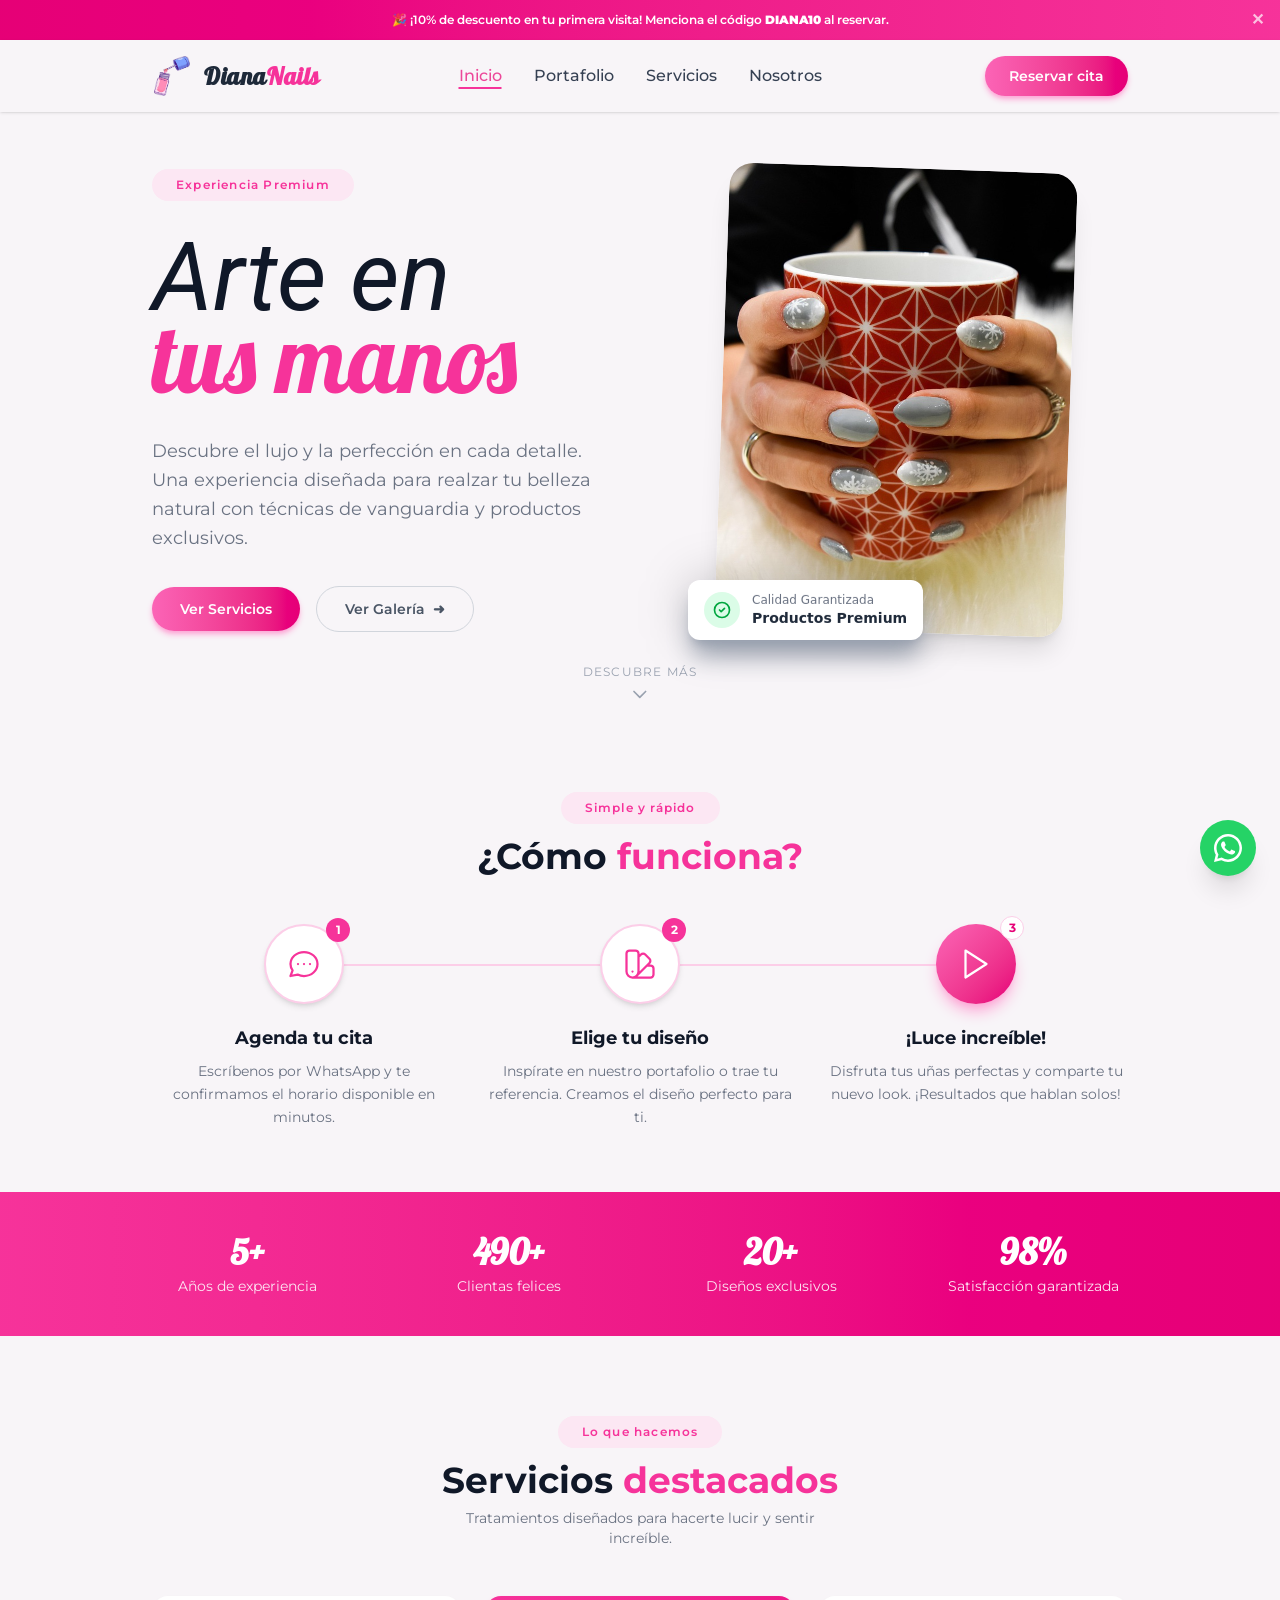
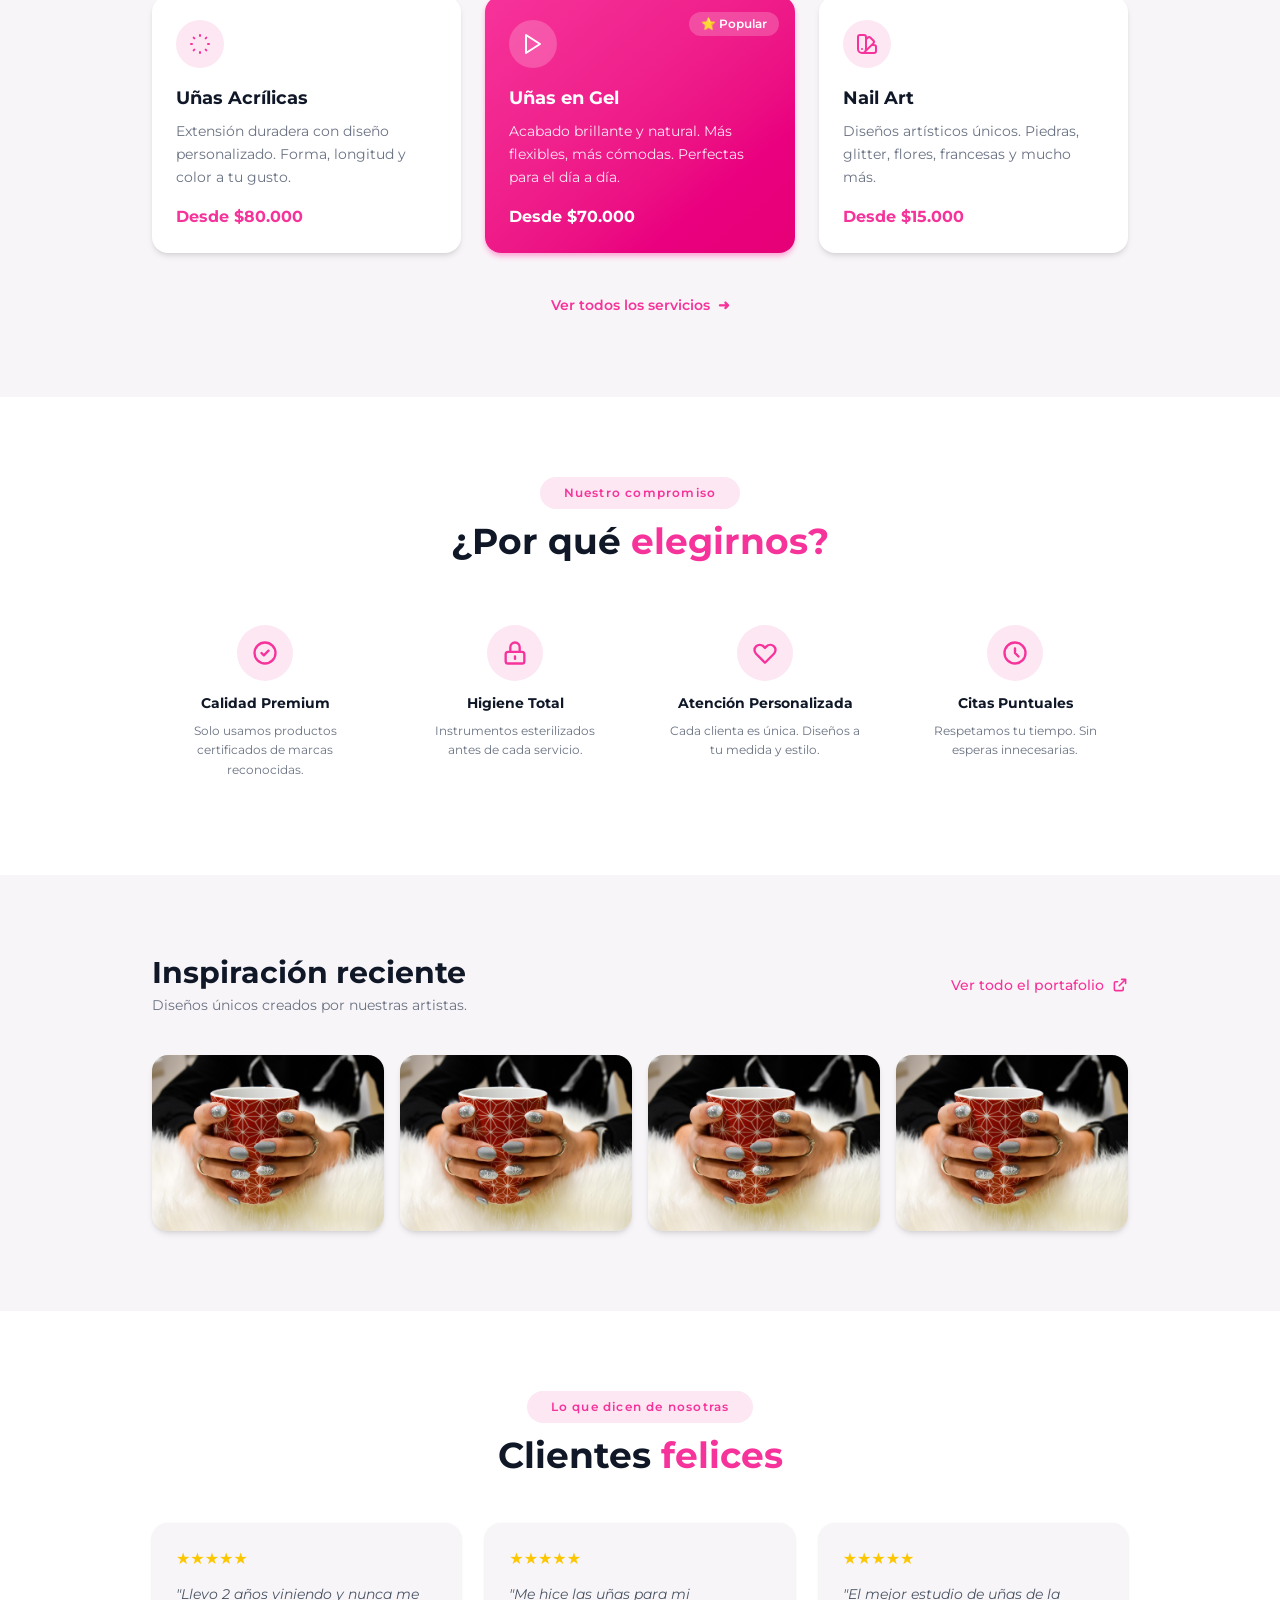
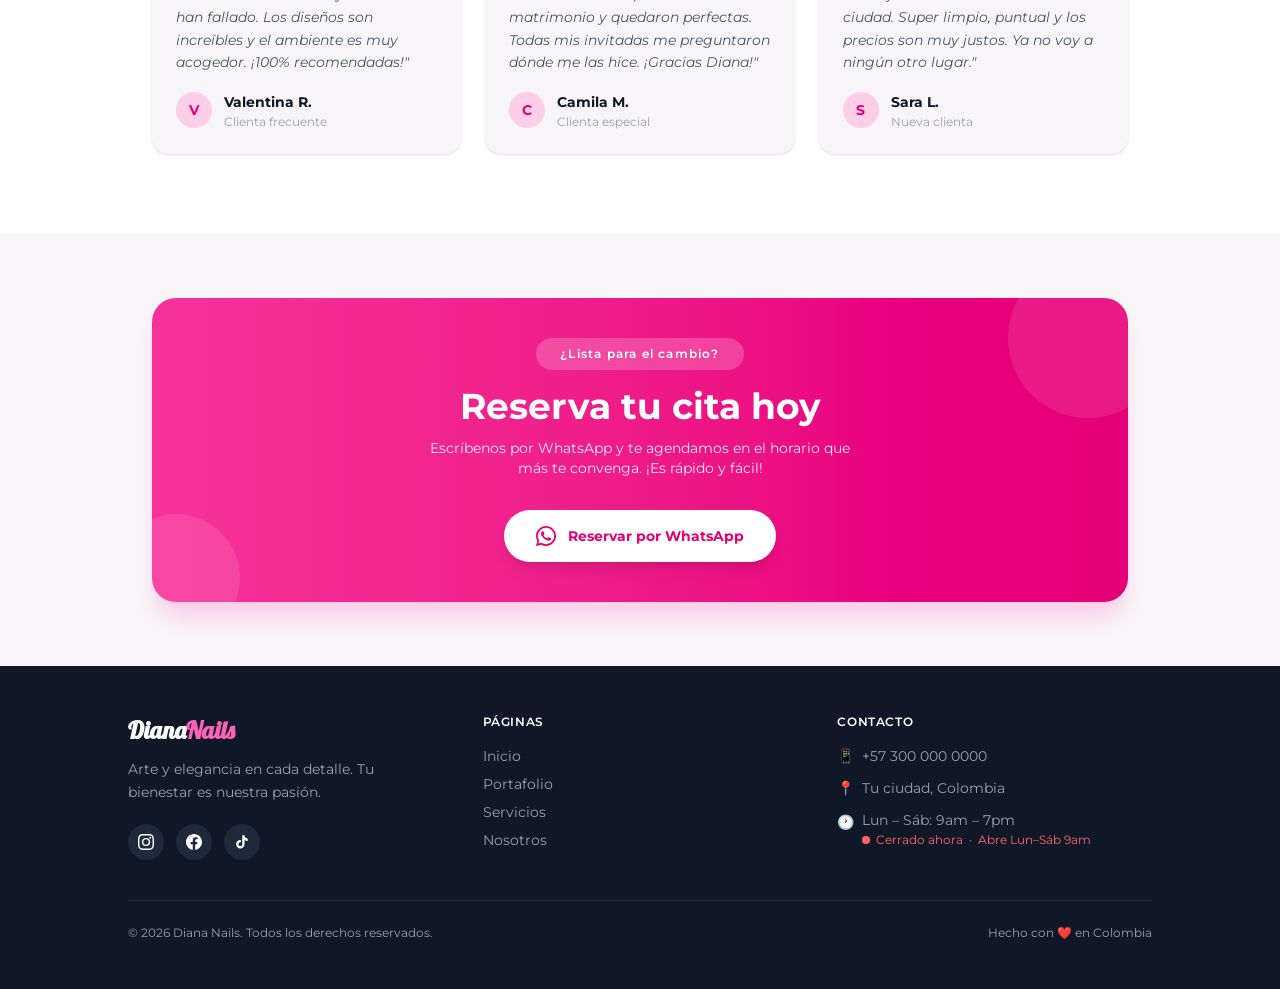
==== index.html @ f5e46b73 "first commit" ====
<!doctype html>
<html lang="es">
<head>
	<meta charset="UTF-8" />
	<meta name="viewport" content="width=device-width, initial-scale=1.0" />

	<!-- ══ SEO Principal ══ -->
	<title>Diana Nails — Uñas Acrílicas, Gel y Nail Art | Arte en tus manos</title>
	<meta name="description" content="Diana Nails: estudio profesional de uñas. Manicure, pedicure, uñas acrílicas, gel y nail art con productos premium. Reserva tu cita por WhatsApp. ¡Calidad garantizada!" />
	<meta name="keywords" content="uñas acrílicas, nail art, manicure, pedicure, uñas en gel, estudio de uñas, Diana Nails, uñas decoradas, diseño de uñas" />
	<meta name="robots" content="index, follow" />
	<meta name="author" content="Diana Nails" />

	<!-- ══ Open Graph (Facebook, WhatsApp) ══ -->
	<meta property="og:type" content="website" />
	<meta property="og:title" content="Diana Nails — Arte en tus manos" />
	<meta property="og:description" content="Estudio profesional de uñas. Acrílicas, gel, nail art y más. ¡Reserva ya!" />
	<meta property="og:image" content="img/logo4.png" />
	<meta property="og:locale" content="es_CO" />
	<meta property="og:site_name" content="Diana Nails" />

	<!-- ══ Twitter Card ══ -->
	<meta name="twitter:card" content="summary" />
	<meta name="twitter:title" content="Diana Nails — Arte en tus manos" />
	<meta name="twitter:description" content="Estudio profesional de uñas. Acrílicas, gel, nail art y más." />
	<meta name="twitter:image" content="img/logo4.png" />

	<!-- ══ Canonical + Theme ══ -->
	<meta name="theme-color" content="#ec4899" />
	<!-- Reemplaza el dominio con el tuyo real cuando lo tengas -->
	<link rel="canonical" href="https://diananails.com/index.html" />
	<meta property="og:url" content="https://diananails.com/index.html" />

	<!-- ══ JSON-LD Structured Data ══ -->
	<script type="application/ld+json">
	{
		"@context": "https://schema.org",
		"@type": "NailSalon",
		"name": "Diana Nails",
		"description": "Estudio profesional de uñas. Manicure, pedicure, uñas acrílicas, gel y nail art con productos premium.",
		"image": "img/logo4.png",
		"telephone": "+57-300-000-0000",
		"priceRange": "$$",
		"address": { "@type": "PostalAddress", "addressCountry": "CO" },
		"openingHoursSpecification": [{
			"@type": "OpeningHoursSpecification",
			"dayOfWeek": ["Monday","Tuesday","Wednesday","Thursday","Friday","Saturday"],
			"opens": "09:00",
			"closes": "19:00"
		}],
		"hasOfferCatalog": {
			"@type": "OfferCatalog",
			"name": "Servicios de uñas",
			"itemListElement": [
				{ "@type": "Offer", "itemOffered": { "@type": "Service", "name": "Manicure Clásica", "description": "Limpieza, corte, limado y esmaltado." } },
				{ "@type": "Offer", "itemOffered": { "@type": "Service", "name": "Uñas Acrílicas", "description": "Extensión duradera con diseño personalizado." } },
				{ "@type": "Offer", "itemOffered": { "@type": "Service", "name": "Uñas en Gel", "description": "Acabado brillante y natural, mayor flexibilidad." } },
				{ "@type": "Offer", "itemOffered": { "@type": "Service", "name": "Nail Art", "description": "Diseños artísticos únicos a mano alzada." } },
				{ "@type": "Offer", "itemOffered": { "@type": "Service", "name": "Pedicure Spa", "description": "Tratamiento completo de pies." } }
			]
		}
	}
	</script>

	<link rel="shortcut icon" href="img/logo4.png" type="image/x-icon" />
	<link href="src/output.css" rel="stylesheet" />
	<link href="src/custom.css" rel="stylesheet" />
	<link rel="preconnect" href="https://fonts.googleapis.com" />
	<link rel="preconnect" href="https://fonts.gstatic.com" crossorigin />
	<link href="https://fonts.googleapis.com/css2?family=Lobster&family=Montserrat:ital,wght@0,100..900;1,100..900&family=Roboto:ital,wght@0,100..900;1,100..900&display=swap" rel="stylesheet" />
	<script src="app.js" defer></script>
</head>

<body class="bg-[#F8F5F8]">

	<!-- Skip to content (accesibilidad) -->
	<a href="#main-content" class="sr-only focus:not-sr-only focus:absolute focus:top-2 focus:left-2 bg-pink-500 text-white px-4 py-2 rounded-full text-sm font-['Montserrat'] z-[9999]">
		Saltar al contenido
	</a>

	<!-- Header -->
	<!-- ══ Banner Promoción (descartable) ══ -->
	<div id="promo-banner" class="bg-gradient-to-r from-pink-600 to-pink-500 text-white text-center text-xs font-['Montserrat'] font-semibold py-3 px-4 flex items-center justify-center gap-3 relative">
		<span>🎉 ¡10% de descuento en tu primera visita! Menciona el código <strong>DIANA10</strong> al reservar.</span>
		<button id="promo-close" aria-label="Cerrar banner" class="absolute right-4 top-1/2 -translate-y-1/2 text-white/70 hover:text-white transition-colors duration-200 text-base leading-none">✕</button>
	</div>

	<div id="header" class="sticky top-0 z-50"></div>

	<!-- Fallback si JavaScript está desactivado -->
	<noscript>
		<nav style="background:#F8F5F8;box-shadow:0 1px 3px rgba(0,0,0,.1);padding:1rem 1.5rem;display:flex;align-items:center;justify-content:space-between;">
			<a href="index.html" style="font-size:1.25rem;font-weight:700;color:#111827;text-decoration:none;">Diana<span style="color:#ec4899;">Nails</span></a>
			<div style="display:flex;gap:1.25rem;font-size:.875rem;">
				<a href="index.html" style="color:#4b5563;text-decoration:none;">Inicio</a>
				<a href="servicios.html" style="color:#4b5563;text-decoration:none;">Servicios</a>
				<a href="portafolio.html" style="color:#4b5563;text-decoration:none;">Portafolio</a>
				<a href="nosotros.html" style="color:#4b5563;text-decoration:none;">Nosotros</a>
			</div>
		</nav>
	</noscript>

	<main id="main-content">

		<!-- ══════════════════════════════════════
			HERO
		══════════════════════════════════════ -->
		<section class="py-14 max-w-5xl mx-auto px-6" aria-label="Presentación">
			<div class="flex flex-col lg:flex-row items-center gap-12">

				<!-- Texto -->
				<div class="w-full lg:w-1/2 flex flex-col items-start">
					<p class="reveal inline-block font-semibold text-pink-500 bg-pink-100 px-6 py-2 rounded-full tracking-widest text-xs font-['Montserrat'] mb-4">
						Experiencia Premium
					</p>
					<h1 class="reveal reveal-delay-1 font-['Roboto'] italic text-6xl lg:text-8xl leading-tight text-gray-900 mb-5">
						<span class="block">Arte en</span>
						<span class="block lg:-mt-10 text-pink-500 font-['Lobster'] not-italic">tus manos</span>
					</h1>
					<p class="reveal reveal-delay-2 text-base lg:text-lg text-gray-500 font-['Montserrat'] mb-8 leading-relaxed">
						Descubre el lujo y la perfección en cada detalle. Una experiencia
						diseñada para realzar tu belleza natural con técnicas de vanguardia
						y productos exclusivos.
					</p>
					<div class="reveal reveal-delay-3 flex items-center gap-4 flex-wrap">
						<a href="servicios.html"
							class="bg-gradient-to-r from-pink-400 to-pink-600 text-white font-semibold px-7 py-3 rounded-full shadow-md shadow-pink-300 hover:scale-105 hover:shadow-lg hover:shadow-pink-400 transition-all duration-300 font-['Montserrat'] text-sm"
						>
							Ver Servicios
						</a>
						<a href="portafolio.html"
							class="inline-flex items-center gap-2 text-gray-600 font-semibold px-7 py-3 rounded-full border border-gray-300 hover:border-pink-500 hover:text-pink-500 transition-all duration-300 font-['Montserrat'] text-sm group"
						>
							Ver Galería
							<span class="transition-transform duration-300 group-hover:translate-x-1">➜</span>
						</a>
					</div>
				</div>

				<!-- Imagen -->
				<div class="reveal w-full lg:w-1/2 relative mt-8 lg:mt-0 flex justify-center items-center">
					<img
						src="img/img1.jpg"
						alt="Diseño de uñas decoradas - Diana Nails"
						fetchpriority="high"
						width="480" height="464"
						class="w-3/4 h-auto lg:h-[29rem] object-cover object-[40%_70%] rounded-3xl shadow-xl transition-transform duration-500 rotate-2 hover:rotate-0"
					/>
					<!-- Badge flotante animado -->
					<div class="absolute -bottom-2 left-6" aria-hidden="true">
						<div class="absolute inset-0 bg-black/20 blur-xl rounded-xl"
							style="animation: shadowSoft 1.2s linear infinite; will-change: transform;"
						></div>
						<div class="relative bg-white rounded-xl px-4 py-3 flex items-center gap-3 shadow-xl shadow-gray-400"
							style="animation: cleanFloat 1.2s linear infinite; will-change: transform; transform: translateZ(0); backface-visibility: hidden; -webkit-font-smoothing: antialiased;"
						>
							<div class="bg-green-100 p-2 rounded-full">
								<svg xmlns="http://www.w3.org/2000/svg" class="w-5 h-5 text-green-600" fill="none" viewBox="0 0 24 24" stroke="currentColor" aria-hidden="true">
									<path stroke-linecap="round" stroke-linejoin="round" stroke-width="2" d="M9 12l2 2 4-4m6 2a9 9 0 11-18 0 9 9 0 0118 0z"/>
								</svg>
							</div>
							<div style="transform:translateZ(0);backface-visibility:hidden;">
								<p class="text-xs text-gray-500">Calidad Garantizada</p>
								<p class="font-semibold text-gray-800 text-sm">Productos Premium</p>
							</div>
						</div>
					</div>
				</div>
			</div>
			<!-- Scroll indicator -->
			<div class="hidden lg:flex justify-center mt-10 relative">
				<div class="scroll-indicator flex flex-col items-center gap-1 text-gray-400" aria-hidden="true">
					<span class="text-xs font-['Montserrat'] tracking-widest uppercase">Descubre más</span>
					<svg xmlns="http://www.w3.org/2000/svg" class="w-5 h-5" fill="none" viewBox="0 0 24 24" stroke="currentColor">
						<path stroke-linecap="round" stroke-linejoin="round" stroke-width="2" d="M19 9l-7 7-7-7"/>
					</svg>
				</div>
			</div>
		</section>

		<!-- ══════════════════════════════════════
			CÓMO FUNCIONA
		══════════════════════════════════════ -->
		<section class="py-16 max-w-5xl mx-auto px-6" aria-labelledby="como-title">
			<div class="text-center mb-12 reveal">
				<p class="inline-block font-semibold text-pink-500 bg-pink-100 px-6 py-2 rounded-full tracking-widest text-xs font-['Montserrat'] mb-3">
					Simple y rápido
				</p>
				<h2 id="como-title" class="text-4xl font-bold text-gray-900 font-['Montserrat']">
					¿Cómo <span class="text-pink-500">funciona?</span>
				</h2>
			</div>
			<div class="grid grid-cols-1 md:grid-cols-3 gap-8 relative">
				<!-- Línea conectora (solo desktop) -->
				<div class="hidden md:block absolute top-10 left-[calc(16.6%+1rem)] right-[calc(16.6%+1rem)] h-0.5 bg-pink-200" aria-hidden="true"></div>

				<!-- Paso 1 -->
				<div class="reveal flex flex-col items-center text-center">
					<div class="relative bg-white border-2 border-pink-200 w-20 h-20 rounded-full flex items-center justify-center shadow-md mb-5 z-10">
						<span class="absolute -top-2 -right-2 bg-pink-500 text-white text-xs font-bold w-6 h-6 rounded-full flex items-center justify-center font-['Montserrat']">1</span>
						<svg xmlns="http://www.w3.org/2000/svg" class="w-9 h-9 text-pink-500" fill="none" viewBox="0 0 24 24" stroke="currentColor" aria-hidden="true">
							<path stroke-linecap="round" stroke-linejoin="round" stroke-width="1.5" d="M8 12h.01M12 12h.01M16 12h.01M21 12c0 4.418-4.03 8-9 8a9.863 9.863 0 01-4.255-.949L3 20l1.395-3.72C3.512 15.042 3 13.574 3 12c0-4.418 4.03-8 9-8s9 3.582 9 8z"/>
						</svg>
					</div>
					<h3 class="text-lg font-bold text-gray-900 font-['Montserrat'] mb-2">Agenda tu cita</h3>
					<p class="text-gray-500 text-sm font-['Montserrat'] leading-relaxed">Escríbenos por WhatsApp y te confirmamos el horario disponible en minutos.</p>
				</div>

				<!-- Paso 2 -->
				<div class="reveal reveal-delay-1 flex flex-col items-center text-center">
					<div class="relative bg-white border-2 border-pink-200 w-20 h-20 rounded-full flex items-center justify-center shadow-md mb-5 z-10">
						<span class="absolute -top-2 -right-2 bg-pink-500 text-white text-xs font-bold w-6 h-6 rounded-full flex items-center justify-center font-['Montserrat']">2</span>
						<svg xmlns="http://www.w3.org/2000/svg" class="w-9 h-9 text-pink-500" fill="none" viewBox="0 0 24 24" stroke="currentColor" aria-hidden="true">
							<path stroke-linecap="round" stroke-linejoin="round" stroke-width="1.5" d="M7 21a4 4 0 01-4-4V5a2 2 0 012-2h4a2 2 0 012 2v12a4 4 0 01-4 4zm0 0h12a2 2 0 002-2v-4a2 2 0 00-2-2h-2.343M11 7.343l1.657-1.657a2 2 0 012.828 0l2.829 2.829a2 2 0 010 2.828l-8.486 8.485M7 17h.01"/>
						</svg>
					</div>
					<h3 class="text-lg font-bold text-gray-900 font-['Montserrat'] mb-2">Elige tu diseño</h3>
					<p class="text-gray-500 text-sm font-['Montserrat'] leading-relaxed">Inspírate en nuestro portafolio o trae tu referencia. Creamos el diseño perfecto para ti.</p>
				</div>

				<!-- Paso 3 -->
				<div class="reveal reveal-delay-2 flex flex-col items-center text-center">
					<div class="relative bg-gradient-to-br from-pink-400 to-pink-600 w-20 h-20 rounded-full flex items-center justify-center shadow-lg shadow-pink-300 mb-5 z-10">
						<span class="absolute -top-2 -right-2 bg-white text-pink-600 text-xs font-bold w-6 h-6 rounded-full flex items-center justify-center font-['Montserrat'] border border-pink-200">3</span>
						<svg xmlns="http://www.w3.org/2000/svg" class="w-9 h-9 text-white" fill="none" viewBox="0 0 24 24" stroke="currentColor" aria-hidden="true">
							<path stroke-linecap="round" stroke-linejoin="round" stroke-width="1.5" d="M5 3l14 9-14 9V3z"/>
						</svg>
					</div>
					<h3 class="text-lg font-bold text-gray-900 font-['Montserrat'] mb-2">¡Luce increíble!</h3>
					<p class="text-gray-500 text-sm font-['Montserrat'] leading-relaxed">Disfruta tus uñas perfectas y comparte tu nuevo look. ¡Resultados que hablan solos!</p>
				</div>
			</div>
		</section>

		<!-- ══════════════════════════════════════
			STATS BAR
		══════════════════════════════════════ -->
		<section class="bg-gradient-to-r from-pink-500 to-pink-600 py-10 px-6" aria-label="Estadísticas">
			<div class="max-w-5xl mx-auto grid grid-cols-2 md:grid-cols-4 gap-6 text-center text-white">
				<div class="reveal">
					<p class="text-4xl font-bold font-['Lobster']" data-counter="5" data-suffix="+">5+</p>
					<p class="text-sm font-['Montserrat'] text-pink-100 mt-1">Años de experiencia</p>
				</div>
				<div class="reveal reveal-delay-1">
					<p class="text-4xl font-bold font-['Lobster']" data-counter="500" data-suffix="+">500+</p>
					<p class="text-sm font-['Montserrat'] text-pink-100 mt-1">Clientas felices</p>
				</div>
				<div class="reveal reveal-delay-2">
					<p class="text-4xl font-bold font-['Lobster']" data-counter="20" data-suffix="+">20+</p>
					<p class="text-sm font-['Montserrat'] text-pink-100 mt-1">Diseños exclusivos</p>
				</div>
				<div class="reveal reveal-delay-3">
					<p class="text-4xl font-bold font-['Lobster']" data-counter="100" data-suffix="%">100%</p>
					<p class="text-sm font-['Montserrat'] text-pink-100 mt-1">Satisfacción garantizada</p>
				</div>
			</div>
		</section>

		<!-- ══════════════════════════════════════
			SERVICIOS DESTACADOS
		══════════════════════════════════════ -->
		<section class="py-20 max-w-5xl mx-auto px-6" aria-labelledby="servicios-title">
			<div class="text-center mb-12 reveal">
				<p class="inline-block font-semibold text-pink-500 bg-pink-100 px-6 py-2 rounded-full tracking-widest text-xs font-['Montserrat'] mb-3">
					Lo que hacemos
				</p>
				<h2 id="servicios-title" class="text-4xl font-bold text-gray-900 font-['Montserrat'] mb-2">
					Servicios <span class="text-pink-500">destacados</span>
				</h2>
				<p class="text-gray-500 text-sm font-['Montserrat'] max-w-sm mx-auto">
					Tratamientos diseñados para hacerte lucir y sentir increíble.
				</p>
			</div>

			<div class="grid grid-cols-1 md:grid-cols-3 gap-6">
				<!-- Card 1 -->
				<article class="reveal bg-white rounded-2xl shadow-md p-6 hover:shadow-xl hover:-translate-y-1 transition-all duration-300 group">
					<div class="bg-pink-100 w-12 h-12 rounded-full flex items-center justify-center mb-4 group-hover:bg-pink-200 transition-colors duration-300">
						<svg xmlns="http://www.w3.org/2000/svg" class="w-6 h-6 text-pink-500" fill="none" viewBox="0 0 24 24" stroke="currentColor" aria-hidden="true">
							<path stroke-linecap="round" stroke-linejoin="round" stroke-width="2" d="M12 3v1m0 16v1m9-9h-1M4 12H3m15.364 6.364l-.707-.707M6.343 6.343l-.707-.707m12.728 0l-.707.707M6.343 17.657l-.707.707"/>
						</svg>
					</div>
					<h3 class="text-lg font-bold text-gray-900 font-['Montserrat'] mb-2">Uñas Acrílicas</h3>
					<p class="text-gray-500 text-sm font-['Montserrat'] leading-relaxed mb-4">
						Extensión duradera con diseño personalizado. Forma, longitud y color a tu gusto.
					</p>
					<p class="text-pink-500 font-bold font-['Montserrat']">Desde $80.000</p>
				</article>

				<!-- Card 2 — Popular -->
				<article class="reveal reveal-delay-1 bg-gradient-to-br from-pink-500 to-pink-600 rounded-2xl shadow-md shadow-pink-300 p-6 hover:shadow-xl hover:-translate-y-1 transition-all duration-300 relative overflow-hidden">
					<div class="absolute top-4 right-4 bg-white/20 text-white text-xs font-semibold px-3 py-1 rounded-full font-['Montserrat']" aria-label="Más popular">
						⭐ Popular
					</div>
					<div class="bg-white/20 w-12 h-12 rounded-full flex items-center justify-center mb-4">
						<svg xmlns="http://www.w3.org/2000/svg" class="w-6 h-6 text-white" fill="none" viewBox="0 0 24 24" stroke="currentColor" aria-hidden="true">
							<path stroke-linecap="round" stroke-linejoin="round" stroke-width="2" d="M5 3l14 9-14 9V3z"/>
						</svg>
					</div>
					<h3 class="text-lg font-bold text-white font-['Montserrat'] mb-2">Uñas en Gel</h3>
					<p class="text-pink-100 text-sm font-['Montserrat'] leading-relaxed mb-4">
						Acabado brillante y natural. Más flexibles, más cómodas. Perfectas para el día a día.
					</p>
					<p class="text-white font-bold font-['Montserrat']">Desde $70.000</p>
				</article>

				<!-- Card 3 -->
				<article class="reveal reveal-delay-2 bg-white rounded-2xl shadow-md p-6 hover:shadow-xl hover:-translate-y-1 transition-all duration-300 group">
					<div class="bg-pink-100 w-12 h-12 rounded-full flex items-center justify-center mb-4 group-hover:bg-pink-200 transition-colors duration-300">
						<svg xmlns="http://www.w3.org/2000/svg" class="w-6 h-6 text-pink-500" fill="none" viewBox="0 0 24 24" stroke="currentColor" aria-hidden="true">
							<path stroke-linecap="round" stroke-linejoin="round" stroke-width="2" d="M7 21a4 4 0 01-4-4V5a2 2 0 012-2h4a2 2 0 012 2v12a4 4 0 01-4 4zm0 0h12a2 2 0 002-2v-4a2 2 0 00-2-2h-2.343M11 7.343l1.657-1.657a2 2 0 012.828 0l2.829 2.829a2 2 0 010 2.828l-8.486 8.485M7 17h.01"/>
						</svg>
					</div>
					<h3 class="text-lg font-bold text-gray-900 font-['Montserrat'] mb-2">Nail Art</h3>
					<p class="text-gray-500 text-sm font-['Montserrat'] leading-relaxed mb-4">
						Diseños artísticos únicos. Piedras, glitter, flores, francesas y mucho más.
					</p>
					<p class="text-pink-500 font-bold font-['Montserrat']">Desde $15.000</p>
				</article>
			</div>

			<div class="text-center mt-10 reveal">
				<a href="servicios.html"
					class="inline-flex items-center gap-2 text-pink-500 font-semibold font-['Montserrat'] text-sm hover:text-pink-600 transition-colors duration-300 group"
				>
					Ver todos los servicios
					<span class="transition-transform duration-300 group-hover:translate-x-1">➜</span>
				</a>
			</div>
		</section>

		<!-- ══════════════════════════════════════
			¿POR QUÉ ELEGIRNOS?
		══════════════════════════════════════ -->
		<section class="py-20 bg-white" aria-labelledby="porque-title">
			<div class="max-w-5xl mx-auto px-6">
				<div class="text-center mb-12 reveal">
					<p class="inline-block font-semibold text-pink-500 bg-pink-100 px-6 py-2 rounded-full tracking-widest text-xs font-['Montserrat'] mb-3">
						Nuestro compromiso
					</p>
					<h2 id="porque-title" class="text-4xl font-bold text-gray-900 font-['Montserrat']">
						¿Por qué <span class="text-pink-500">elegirnos?</span>
					</h2>
				</div>
				<div class="grid grid-cols-1 md:grid-cols-2 lg:grid-cols-4 gap-6">
					<div class="reveal text-center p-4 rounded-2xl hover:bg-pink-50 transition-colors duration-300">
						<div class="bg-pink-100 w-14 h-14 rounded-full flex items-center justify-center mx-auto mb-3">
							<svg xmlns="http://www.w3.org/2000/svg" class="w-7 h-7 text-pink-500" fill="none" viewBox="0 0 24 24" stroke="currentColor" aria-hidden="true">
								<path stroke-linecap="round" stroke-linejoin="round" stroke-width="2" d="M9 12l2 2 4-4m6 2a9 9 0 11-18 0 9 9 0 0118 0z"/>
							</svg>
						</div>
						<h3 class="font-bold text-gray-900 font-['Montserrat'] mb-2 text-sm">Calidad Premium</h3>
						<p class="text-gray-500 text-xs font-['Montserrat'] leading-relaxed">Solo usamos productos certificados de marcas reconocidas.</p>
					</div>
					<div class="reveal reveal-delay-1 text-center p-4 rounded-2xl hover:bg-pink-50 transition-colors duration-300">
						<div class="bg-pink-100 w-14 h-14 rounded-full flex items-center justify-center mx-auto mb-3">
							<svg xmlns="http://www.w3.org/2000/svg" class="w-7 h-7 text-pink-500" fill="none" viewBox="0 0 24 24" stroke="currentColor" aria-hidden="true">
								<path stroke-linecap="round" stroke-linejoin="round" stroke-width="2" d="M12 15v2m-6 4h12a2 2 0 002-2v-6a2 2 0 00-2-2H6a2 2 0 00-2 2v6a2 2 0 002 2zm10-10V7a4 4 0 00-8 0v4h8z"/>
							</svg>
						</div>
						<h3 class="font-bold text-gray-900 font-['Montserrat'] mb-2 text-sm">Higiene Total</h3>
						<p class="text-gray-500 text-xs font-['Montserrat'] leading-relaxed">Instrumentos esterilizados antes de cada servicio.</p>
					</div>
					<div class="reveal reveal-delay-2 text-center p-4 rounded-2xl hover:bg-pink-50 transition-colors duration-300">
						<div class="bg-pink-100 w-14 h-14 rounded-full flex items-center justify-center mx-auto mb-3">
							<svg xmlns="http://www.w3.org/2000/svg" class="w-7 h-7 text-pink-500" fill="none" viewBox="0 0 24 24" stroke="currentColor" aria-hidden="true">
								<path stroke-linecap="round" stroke-linejoin="round" stroke-width="2" d="M4.318 6.318a4.5 4.5 0 000 6.364L12 20.364l7.682-7.682a4.5 4.5 0 00-6.364-6.364L12 7.636l-1.318-1.318a4.5 4.5 0 00-6.364 0z"/>
							</svg>
						</div>
						<h3 class="font-bold text-gray-900 font-['Montserrat'] mb-2 text-sm">Atención Personalizada</h3>
						<p class="text-gray-500 text-xs font-['Montserrat'] leading-relaxed">Cada clienta es única. Diseños a tu medida y estilo.</p>
					</div>
					<div class="reveal reveal-delay-3 text-center p-4 rounded-2xl hover:bg-pink-50 transition-colors duration-300">
						<div class="bg-pink-100 w-14 h-14 rounded-full flex items-center justify-center mx-auto mb-3">
							<svg xmlns="http://www.w3.org/2000/svg" class="w-7 h-7 text-pink-500" fill="none" viewBox="0 0 24 24" stroke="currentColor" aria-hidden="true">
								<path stroke-linecap="round" stroke-linejoin="round" stroke-width="2" d="M12 8v4l3 3m6-3a9 9 0 11-18 0 9 9 0 0118 0z"/>
							</svg>
						</div>
						<h3 class="font-bold text-gray-900 font-['Montserrat'] mb-2 text-sm">Citas Puntuales</h3>
						<p class="text-gray-500 text-xs font-['Montserrat'] leading-relaxed">Respetamos tu tiempo. Sin esperas innecesarias.</p>
					</div>
				</div>
			</div>
		</section>

		<!-- ══════════════════════════════════════
			GALERÍA / INSPIRACIÓN
		══════════════════════════════════════ -->
		<section class="py-20 max-w-5xl mx-auto px-6" aria-labelledby="galeria-title">
			<div class="flex flex-col sm:flex-row items-start sm:items-center justify-between mb-10 gap-4 reveal">
				<div>
					<h2 id="galeria-title" class="text-3xl font-bold text-gray-900 font-['Montserrat'] mb-1">Inspiración reciente</h2>
					<p class="text-gray-500 text-sm font-['Montserrat']">Diseños únicos creados por nuestras artistas.</p>
				</div>
				<a href="portafolio.html"
					class="inline-flex items-center gap-2 text-pink-500 font-medium font-['Montserrat'] text-sm hover:text-pink-600 transition-colors duration-300 group whitespace-nowrap"
				>
					Ver todo el portafolio
					<svg xmlns="http://www.w3.org/2000/svg" viewBox="0 0 640 640" class="w-4 h-4 transition-transform duration-300 group-hover:translate-x-1" fill="currentColor" aria-hidden="true">
						<path d="M384 64C366.3 64 352 78.3 352 96C352 113.7 366.3 128 384 128L466.7 128L265.3 329.4C252.8 341.9 252.8 362.2 265.3 374.7C277.8 387.2 298.1 387.2 310.6 374.7L512 173.3L512 256C512 273.7 526.3 288 544 288C561.7 288 576 273.7 576 256L576 96C576 78.3 561.7 64 544 64L384 64zM144 160C99.8 160 64 195.8 64 240L64 496C64 540.2 99.8 576 144 576L400 576C444.2 576 480 540.2 480 496L480 416C480 398.3 465.7 384 448 384C430.3 384 416 398.3 416 416L416 496C416 504.8 408.8 512 400 512L144 512C135.2 512 128 504.8 128 496L128 240C128 231.2 135.2 224 144 224L224 224C241.7 224 256 209.7 256 192C256 174.3 241.7 160 224 160L144 160z"/>
					</svg>
				</a>
			</div>
			<div class="grid grid-cols-2 md:grid-cols-4 gap-4">
				<div class="reveal group overflow-hidden rounded-2xl shadow-md">
					<img src="img/img1.jpg" alt="Diseño de uñas acrílicas - Diana Nails" loading="lazy" width="300" height="176"
						class="w-full h-44 object-cover group-hover:scale-110 transition-transform duration-500"/>
				</div>
				<div class="reveal reveal-delay-1 group overflow-hidden rounded-2xl shadow-md">
					<img src="img/img1.jpg" alt="Nail art floral - Diana Nails" loading="lazy" width="300" height="176"
						class="w-full h-44 object-cover group-hover:scale-110 transition-transform duration-500"/>
				</div>
				<div class="reveal reveal-delay-2 group overflow-hidden rounded-2xl shadow-md">
					<img src="img/img1.jpg" alt="Uñas de gel rosadas - Diana Nails" loading="lazy" width="300" height="176"
						class="w-full h-44 object-cover group-hover:scale-110 transition-transform duration-500"/>
				</div>
				<div class="reveal reveal-delay-3 group overflow-hidden rounded-2xl shadow-md">
					<img src="img/img1.jpg" alt="Diseño con glitter - Diana Nails" loading="lazy" width="300" height="176"
						class="w-full h-44 object-cover group-hover:scale-110 transition-transform duration-500"/>
				</div>
			</div>
		</section>

		<!-- ══════════════════════════════════════
			TESTIMONIOS
		══════════════════════════════════════ -->
		<section class="py-20 bg-white" aria-labelledby="testimonios-title">
			<div class="max-w-5xl mx-auto px-6">
				<div class="text-center mb-12 reveal">
					<p class="inline-block font-semibold text-pink-500 bg-pink-100 px-6 py-2 rounded-full tracking-widest text-xs font-['Montserrat'] mb-3">
						Lo que dicen de nosotras
					</p>
					<h2 id="testimonios-title" class="text-4xl font-bold text-gray-900 font-['Montserrat']">
						Clientes <span class="text-pink-500">felices</span>
					</h2>
				</div>
				<div class="grid grid-cols-1 md:grid-cols-3 gap-6">
					<blockquote class="reveal bg-[#F8F5F8] rounded-2xl p-6 shadow-sm hover:shadow-md transition-shadow duration-300">
						<div class="flex gap-0.5 mb-3" aria-label="5 de 5 estrellas">
							<span class="text-yellow-400 text-base" aria-hidden="true">★★★★★</span>
						</div>
						<p class="text-gray-600 text-sm font-['Montserrat'] leading-relaxed mb-4 italic">
							"Llevo 2 años viniendo y nunca me han fallado. Los diseños son increíbles y el ambiente es muy acogedor. ¡100% recomendadas!"
						</p>
						<footer class="flex items-center gap-3">
							<div class="bg-pink-200 w-9 h-9 rounded-full flex items-center justify-center" aria-hidden="true">
								<span class="text-pink-600 font-bold text-sm font-['Montserrat']">V</span>
							</div>
							<div>
								<cite class="text-sm font-bold text-gray-900 font-['Montserrat'] not-italic">Valentina R.</cite>
								<p class="text-xs text-gray-400 font-['Montserrat']">Clienta frecuente</p>
							</div>
						</footer>
					</blockquote>

					<blockquote class="reveal reveal-delay-1 bg-[#F8F5F8] rounded-2xl p-6 shadow-sm hover:shadow-md transition-shadow duration-300">
						<div class="flex gap-0.5 mb-3" aria-label="5 de 5 estrellas">
							<span class="text-yellow-400 text-base" aria-hidden="true">★★★★★</span>
						</div>
						<p class="text-gray-600 text-sm font-['Montserrat'] leading-relaxed mb-4 italic">
							"Me hice las uñas para mi matrimonio y quedaron perfectas. Todas mis invitadas me preguntaron dónde me las hice. ¡Gracias Diana!"
						</p>
						<footer class="flex items-center gap-3">
							<div class="bg-pink-200 w-9 h-9 rounded-full flex items-center justify-center" aria-hidden="true">
								<span class="text-pink-600 font-bold text-sm font-['Montserrat']">C</span>
							</div>
							<div>
								<cite class="text-sm font-bold text-gray-900 font-['Montserrat'] not-italic">Camila M.</cite>
								<p class="text-xs text-gray-400 font-['Montserrat']">Clienta especial</p>
							</div>
						</footer>
					</blockquote>

					<blockquote class="reveal reveal-delay-2 bg-[#F8F5F8] rounded-2xl p-6 shadow-sm hover:shadow-md transition-shadow duration-300">
						<div class="flex gap-0.5 mb-3" aria-label="5 de 5 estrellas">
							<span class="text-yellow-400 text-base" aria-hidden="true">★★★★★</span>
						</div>
						<p class="text-gray-600 text-sm font-['Montserrat'] leading-relaxed mb-4 italic">
							"El mejor estudio de uñas de la ciudad. Super limpio, puntual y los precios son muy justos. Ya no voy a ningún otro lugar."
						</p>
						<footer class="flex items-center gap-3">
							<div class="bg-pink-200 w-9 h-9 rounded-full flex items-center justify-center" aria-hidden="true">
								<span class="text-pink-600 font-bold text-sm font-['Montserrat']">S</span>
							</div>
							<div>
								<cite class="text-sm font-bold text-gray-900 font-['Montserrat'] not-italic">Sara L.</cite>
								<p class="text-xs text-gray-400 font-['Montserrat']">Nueva clienta</p>
							</div>
						</footer>
					</blockquote>
				</div>
			</div>
		</section>

		<!-- ══════════════════════════════════════
			CTA FINAL — RESERVAR
		══════════════════════════════════════ -->
		<section class="py-16 max-w-5xl mx-auto px-6" aria-label="Reserva tu cita">
			<div class="reveal bg-gradient-to-r from-pink-500 to-pink-600 rounded-3xl p-10 text-center shadow-xl shadow-pink-200 relative overflow-hidden">
				<div class="absolute -top-10 -right-10 w-40 h-40 bg-white/10 rounded-full pointer-events-none" aria-hidden="true"></div>
				<div class="absolute -bottom-10 -left-10 w-32 h-32 bg-white/10 rounded-full pointer-events-none" aria-hidden="true"></div>

				<p class="inline-block bg-white/20 text-white font-semibold px-6 py-2 rounded-full tracking-widest text-xs font-['Montserrat'] mb-4">
					¿Lista para el cambio?
				</p>
				<h2 class="text-3xl lg:text-4xl font-bold text-white font-['Montserrat'] mb-3">
					Reserva tu cita hoy
				</h2>
				<p class="text-pink-100 font-['Montserrat'] text-sm mb-8 max-w-md mx-auto">
					Escríbenos por WhatsApp y te agendamos en el horario que más te convenga. ¡Es rápido y fácil!
				</p>
				<!-- Cambia 573000000000 por tu número real -->
				<a
					href="https://wa.me/573000000000?text=Hola%2C%20quiero%20reservar%20una%20cita%20en%20Diana%20Nails"
					target="_blank"
					rel="noopener noreferrer"
					class="inline-flex items-center gap-3 bg-white text-pink-600 font-bold px-8 py-4 rounded-full shadow-lg hover:scale-105 transition-all duration-300 font-['Montserrat'] text-sm"
				>
					<svg xmlns="http://www.w3.org/2000/svg" class="w-5 h-5" viewBox="0 0 24 24" fill="currentColor" aria-hidden="true">
						<path d="M17.472 14.382c-.297-.149-1.758-.867-2.03-.967-.273-.099-.471-.148-.67.15-.197.297-.767.966-.94 1.164-.173.199-.347.223-.644.075-.297-.15-1.255-.463-2.39-1.475-.883-.788-1.48-1.761-1.653-2.059-.173-.297-.018-.458.13-.606.134-.133.298-.347.446-.52.149-.174.198-.298.298-.497.099-.198.05-.371-.025-.52-.075-.149-.669-1.612-.916-2.207-.242-.579-.487-.5-.669-.51-.173-.008-.371-.01-.57-.01-.198 0-.52.074-.792.372-.272.297-1.04 1.016-1.04 2.479 0 1.462 1.065 2.875 1.213 3.074.149.198 2.096 3.2 5.077 4.487.709.306 1.262.489 1.694.625.712.227 1.36.195 1.871.118.571-.085 1.758-.719 2.006-1.413.248-.694.248-1.289.173-1.413-.074-.124-.272-.198-.57-.347z"/>
						<path d="M12 0C5.373 0 0 5.373 0 12c0 2.123.554 4.118 1.528 5.852L0 24l6.335-1.508A11.94 11.94 0 0012 24c6.627 0 12-5.373 12-12S18.627 0 12 0zm0 21.818a9.818 9.818 0 01-5.007-1.37l-.36-.213-3.76.895.953-3.658-.235-.376A9.818 9.818 0 1112 21.818z"/>
					</svg>
					Reservar por WhatsApp
				</a>
			</div>
		</section>

		<!-- ══════════════════════════════════════
			FOOTER
		══════════════════════════════════════ -->
		<footer class="bg-gray-900 text-gray-400 py-12 px-6" role="contentinfo">
			<div class="max-w-5xl mx-auto grid grid-cols-1 md:grid-cols-3 gap-10">
				<!-- Marca + redes -->
				<div>
					<p class="text-2xl font-bold text-white font-['Lobster'] mb-3">Diana<span class="text-pink-400">Nails</span></p>
					<p class="text-sm font-['Montserrat'] leading-relaxed mb-5">Arte y elegancia en cada detalle. Tu bienestar es nuestra pasión.</p>
					<!-- Redes sociales — reemplaza los href con tus perfiles reales -->
					<div class="flex gap-3">
						<a href="#" target="_blank" rel="noopener noreferrer" aria-label="Instagram Diana Nails" class="bg-gray-800 hover:bg-pink-600 w-9 h-9 rounded-full flex items-center justify-center transition-all duration-300 hover:scale-110">
							<svg class="w-4 h-4 text-white" fill="currentColor" viewBox="0 0 24 24"><path d="M12 2.163c3.204 0 3.584.012 4.85.07 3.252.148 4.771 1.691 4.919 4.919.058 1.265.069 1.645.069 4.849 0 3.205-.012 3.584-.069 4.849-.149 3.225-1.664 4.771-4.919 4.919-1.266.058-1.644.07-4.85.07-3.204 0-3.584-.012-4.849-.07-3.26-.149-4.771-1.699-4.919-4.92-.058-1.265-.07-1.644-.07-4.849 0-3.204.013-3.583.07-4.849.149-3.227 1.664-4.771 4.919-4.919 1.266-.057 1.645-.069 4.849-.069zM12 0C8.741 0 8.333.014 7.053.072 2.695.272.273 2.69.073 7.052.014 8.333 0 8.741 0 12c0 3.259.014 3.668.072 4.948.2 4.358 2.618 6.78 6.98 6.98C8.333 23.986 8.741 24 12 24c3.259 0 3.668-.014 4.948-.072 4.354-.2 6.782-2.618 6.979-6.98.059-1.28.073-1.689.073-4.948 0-3.259-.014-3.667-.072-4.947-.196-4.354-2.617-6.78-6.979-6.98C15.668.014 15.259 0 12 0zm0 5.838a6.162 6.162 0 100 12.324 6.162 6.162 0 000-12.324zM12 16a4 4 0 110-8 4 4 0 010 8zm6.406-11.845a1.44 1.44 0 100 2.881 1.44 1.44 0 000-2.881z"/></svg>
						</a>
						<a href="#" target="_blank" rel="noopener noreferrer" aria-label="Facebook Diana Nails" class="bg-gray-800 hover:bg-blue-600 w-9 h-9 rounded-full flex items-center justify-center transition-all duration-300 hover:scale-110">
							<svg class="w-4 h-4 text-white" fill="currentColor" viewBox="0 0 24 24"><path d="M24 12.073c0-6.627-5.373-12-12-12s-12 5.373-12 12c0 5.99 4.388 10.954 10.125 11.854v-8.385H7.078v-3.47h3.047V9.43c0-3.007 1.792-4.669 4.533-4.669 1.312 0 2.686.235 2.686.235v2.953H15.83c-1.491 0-1.956.925-1.956 1.874v2.25h3.328l-.532 3.47h-2.796v8.385C19.612 23.027 24 18.062 24 12.073z"/></svg>
						</a>
						<a href="#" target="_blank" rel="noopener noreferrer" aria-label="TikTok Diana Nails" class="bg-gray-800 hover:bg-gray-600 w-9 h-9 rounded-full flex items-center justify-center transition-all duration-300 hover:scale-110">
							<svg class="w-4 h-4 text-white" fill="currentColor" viewBox="0 0 24 24"><path d="M19.59 6.69a4.83 4.83 0 01-3.77-4.25V2h-3.45v13.67a2.89 2.89 0 01-2.88 2.5 2.89 2.89 0 01-2.89-2.89 2.89 2.89 0 012.89-2.89c.28 0 .54.04.79.1V9.01a6.33 6.33 0 00-.79-.05 6.34 6.34 0 00-6.34 6.34 6.34 6.34 0 006.34 6.34 6.34 6.34 0 006.33-6.34V8.97a8.16 8.16 0 004.78 1.54V7.07a4.85 4.85 0 01-1.01-.38z"/></svg>
						</a>
					</div>
				</div>
				<!-- Páginas -->
				<div>
					<h3 class="text-white font-semibold font-['Montserrat'] mb-4 text-xs uppercase tracking-wider">Páginas</h3>
					<ul class="space-y-2 text-sm font-['Montserrat']">
						<li><a href="index.html" class="hover:text-pink-400 transition-colors duration-200">Inicio</a></li>
						<li><a href="portafolio.html" class="hover:text-pink-400 transition-colors duration-200">Portafolio</a></li>
						<li><a href="servicios.html" class="hover:text-pink-400 transition-colors duration-200">Servicios</a></li>
						<li><a href="nosotros.html" class="hover:text-pink-400 transition-colors duration-200">Nosotros</a></li>
					</ul>
				</div>
				<!-- Contacto + horario dinámico -->
				<div>
					<h3 class="text-white font-semibold font-['Montserrat'] mb-4 text-xs uppercase tracking-wider">Contacto</h3>
					<ul class="space-y-3 text-sm font-['Montserrat']">
						<li><a href="https://wa.me/573000000000" target="_blank" rel="noopener noreferrer" class="flex items-center gap-2 hover:text-pink-400 transition-colors duration-200"><span class="text-pink-400">📱</span> +57 300 000 0000</a></li>
						<li class="flex items-center gap-2"><span class="text-pink-400">📍</span> Tu ciudad, Colombia</li>
						<li class="flex items-start gap-2">
							<span class="text-pink-400 mt-0.5">🕐</span>
							<span>Lun – Sáb: 9am – 7pm<br/><span id="dynamic-hours" class="text-xs mt-0.5 block text-gray-500">Calculando...</span></span>
						</li>
					</ul>
				</div>
			</div>
			<div class="max-w-5xl mx-auto mt-10 pt-6 border-t border-gray-800 flex flex-col md:flex-row items-center justify-between gap-2 text-xs font-['Montserrat']">
				<span>© 2026 Diana Nails. Todos los derechos reservados.</span>
				<span>Hecho con ❤️ en Colombia</span>
			</div>
		</footer>
	</main>

	<!-- ══ Botón flotante WhatsApp ══ -->
	<!-- Cambia 573000000000 por tu número real -->
	<a
		href="https://wa.me/573000000000?text=Hola%2C%20quiero%20reservar%20una%20cita%20en%20Diana%20Nails"
		target="_blank"
		rel="noopener noreferrer"
		aria-label="Chatear por WhatsApp para reservar cita"
		class="fixed bottom-6 right-6 z-50 bg-[#25D366] text-white w-14 h-14 rounded-full flex items-center justify-center shadow-xl hover:scale-110 transition-transform duration-300 wa-pulse"
	>
		<svg xmlns="http://www.w3.org/2000/svg" class="w-7 h-7" viewBox="0 0 24 24" fill="currentColor" aria-hidden="true">
			<path d="M17.472 14.382c-.297-.149-1.758-.867-2.03-.967-.273-.099-.471-.148-.67.15-.197.297-.767.966-.94 1.164-.173.199-.347.223-.644.075-.297-.15-1.255-.463-2.39-1.475-.883-.788-1.48-1.761-1.653-2.059-.173-.297-.018-.458.13-.606.134-.133.298-.347.446-.52.149-.174.198-.298.298-.497.099-.198.05-.371-.025-.52-.075-.149-.669-1.612-.916-2.207-.242-.579-.487-.5-.669-.51-.173-.008-.371-.01-.57-.01-.198 0-.52.074-.792.372-.272.297-1.04 1.016-1.04 2.479 0 1.462 1.065 2.875 1.213 3.074.149.198 2.096 3.2 5.077 4.487.709.306 1.262.489 1.694.625.712.227 1.36.195 1.871.118.571-.085 1.758-.719 2.006-1.413.248-.694.248-1.289.173-1.413-.074-.124-.272-.198-.57-.347z"/>
			<path d="M12 0C5.373 0 0 5.373 0 12c0 2.123.554 4.118 1.528 5.852L0 24l6.335-1.508A11.94 11.94 0 0012 24c6.627 0 12-5.373 12-12S18.627 0 12 0zm0 21.818a9.818 9.818 0 01-5.007-1.37l-.36-.213-3.76.895.953-3.658-.235-.376A9.818 9.818 0 1112 21.818z"/>
		</svg>
	</a>

	<!-- ══ Botón Scroll to top ══ -->
	<button
		id="scrollTop"
		aria-label="Volver al inicio de la página"
		class="fixed bottom-6 left-6 z-50 bg-white text-pink-500 border border-pink-200 w-12 h-12 rounded-full flex items-center justify-center shadow-md hover:scale-110 hover:bg-pink-50 transition-all duration-300 opacity-0 pointer-events-none"
	>
		<svg xmlns="http://www.w3.org/2000/svg" class="w-5 h-5" fill="none" viewBox="0 0 24 24" stroke="currentColor" aria-hidden="true">
			<path stroke-linecap="round" stroke-linejoin="round" stroke-width="2" d="M5 10l7-7m0 0l7 7m-7-7v18"/>
		</svg>
	</button>

</body>
</html>
---- src/custom.css ----
/* ═══════════════════════════════════════
   Diana Nails — Custom CSS
═══════════════════════════════════════ */

/* Scroll suave global */
html { scroll-behavior: smooth; }

/* ─── Transición de página ──────────── */
body {
  opacity: 0;
  transition: opacity 0.35s ease;
}
body.page-loaded  { opacity: 1; }
body.page-leaving { opacity: 0; }

/* ─── Scroll Reveal ─────────────────── */
.reveal {
  opacity: 0;
  transform: translateY(28px);
  transition: opacity 0.65s ease, transform 0.65s ease;
}
.reveal.is-visible          { opacity: 1; transform: translateY(0); }
.reveal-delay-1 { transition-delay: 0.10s; }
.reveal-delay-2 { transition-delay: 0.20s; }
.reveal-delay-3 { transition-delay: 0.30s; }
.reveal-delay-4 { transition-delay: 0.40s; }

/* ─── WhatsApp flotante — pulso verde ── */
@keyframes waPulse {
  0%, 100% { box-shadow: 0 0 0 0 rgba(37,211,102,.45); }
  60%       { box-shadow: 0 0 0 14px rgba(37,211,102,0); }
}
.wa-pulse { animation: waPulse 2.2s ease-out infinite; }

/* ─── Nav link activo ───────────────── */
.nav-active { color: rgb(236 72 153) !important; }
.nav-active::after { width: 100% !important; }

/* ─── Hamburger animado ─────────────── */
.bar {
  display: block;
  width: 24px; height: 2px;
  background-color: #374151;
  border-radius: 2px;
  transition: transform .3s ease, opacity .3s ease;
  transform-origin: center;
}
.bar-open .bar:nth-child(1) { transform: translateY(7px) rotate(45deg); }
.bar-open .bar:nth-child(2) { opacity: 0; transform: scaleX(0); }
.bar-open .bar:nth-child(3) { transform: translateY(-7px) rotate(-45deg); }

/* ─── Scroll indicator (hero) ──────── */
@keyframes scrollBounce {
  0%, 100% { transform: translateX(-50%) translateY(0); }
  50%       { transform: translateX(-50%) translateY(8px); }
}
.scroll-indicator {
  position: absolute;
  bottom: -32px;
  left: 50%;
  transform: translateX(-50%);
  animation: scrollBounce 1.6s ease-in-out infinite;
}

/* ─── Scroll-to-top button ──────────── */
#scrollTop { transition: opacity .3s ease, transform .3s ease; }

/* ─── Promo banner ──────────────────── */
#promo-banner {
  max-height: 56px;
  overflow: hidden;
  transition: max-height .4s ease, opacity .4s ease;
}

/* ─── Lightbox ──────────────────────── */
#lightbox {
  position: fixed; inset: 0; z-index: 9999;
  display: flex; align-items: center; justify-content: center;
  opacity: 0; pointer-events: none;
  transition: opacity .3s ease;
}
#lightbox.lb-open { opacity: 1; pointer-events: all; }

.lb-overlay {
  position: absolute; inset: 0;
  background: rgba(0,0,0,.92);
  cursor: pointer;
}
.lb-container {
  position: relative; z-index: 1;
  display: flex; flex-direction: column;
  align-items: center; gap: 12px;
  max-width: min(90vw, 900px);
}
.lb-img {
  max-width: 88vw; max-height: 78vh;
  object-fit: contain;
  border-radius: 16px;
  box-shadow: 0 25px 60px rgba(0,0,0,.6);
  transition: opacity .2s ease;
}
.lb-close {
  position: absolute; top: -44px; right: 0;
  background: rgba(255,255,255,.12); color: #fff;
  border: 1px solid rgba(255,255,255,.2);
  width: 36px; height: 36px; border-radius: 50%;
  font-size: 17px; cursor: pointer;
  display: flex; align-items: center; justify-content: center;
  transition: background .2s;
}
.lb-close:hover { background: rgba(236,72,153,.5); }
.lb-prev, .lb-next {
  position: absolute; top: 50%; transform: translateY(-50%);
  background: rgba(255,255,255,.12); color: #fff;
  border: 1px solid rgba(255,255,255,.2);
  width: 48px; height: 48px; border-radius: 50%;
  font-size: 30px; cursor: pointer;
  display: flex; align-items: center; justify-content: center;
  transition: background .2s; line-height: 1;
}
.lb-prev { left: -64px; }
.lb-next { right: -64px; }
.lb-prev:hover, .lb-next:hover { background: rgba(236,72,153,.5); }
.lb-caption {
  color: rgba(255,255,255,.7); font-size: 13px;
  font-family: 'Montserrat', sans-serif; text-align: center;
}
@media (max-width: 640px) {
  .lb-prev { left: 4px; }
  .lb-next { right: 4px; }
  .lb-close { top: -40px; right: 0; }
}

/* ─── FAQ acordeón ──────────────────── */
.faq-answer {
  max-height: 0; overflow: hidden;
  transition: max-height .4s ease;
}
.faq-icon { transition: transform .3s ease; }

/* ─── Focus accesible ───────────────── */
a:focus-visible, button:focus-visible {
  outline: 2px solid rgb(236 72 153);
  outline-offset: 3px; border-radius: 6px;
}

/* ─── Selección de texto ────────────── */
::selection {
  background-color: rgb(251 207 232);
  color: rgb(157 23 77);
}

/* ─── Prefers-reduced-motion ────────── */
@media (prefers-reduced-motion: reduce) {
  *, ::before, ::after {
    animation-duration: .01ms !important;
    animation-iteration-count: 1 !important;
    transition-duration: .01ms !important;
  }
  .reveal { opacity: 1 !important; transform: none !important; }
  body { opacity: 1 !important; transition: none !important; }
  .wa-pulse { animation: none !important; }
  .scroll-indicator { animation: none !important; }
}
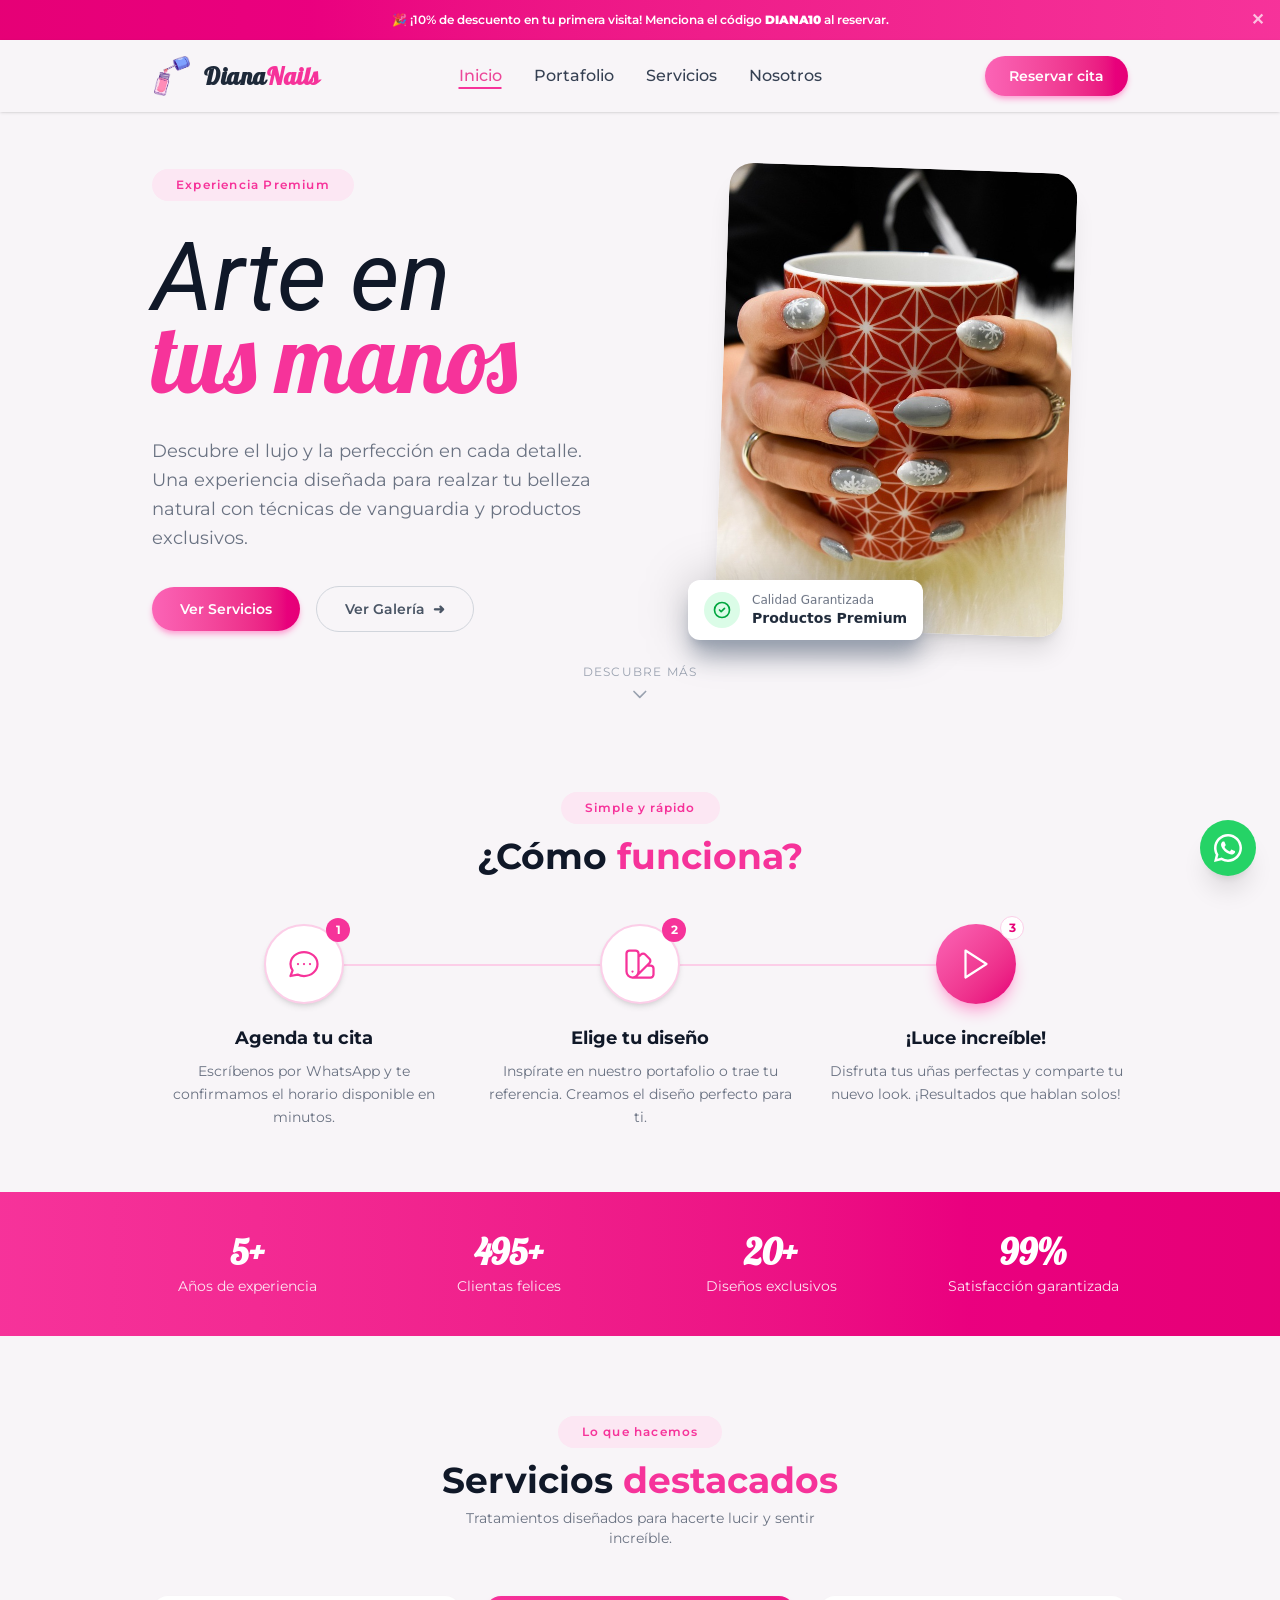
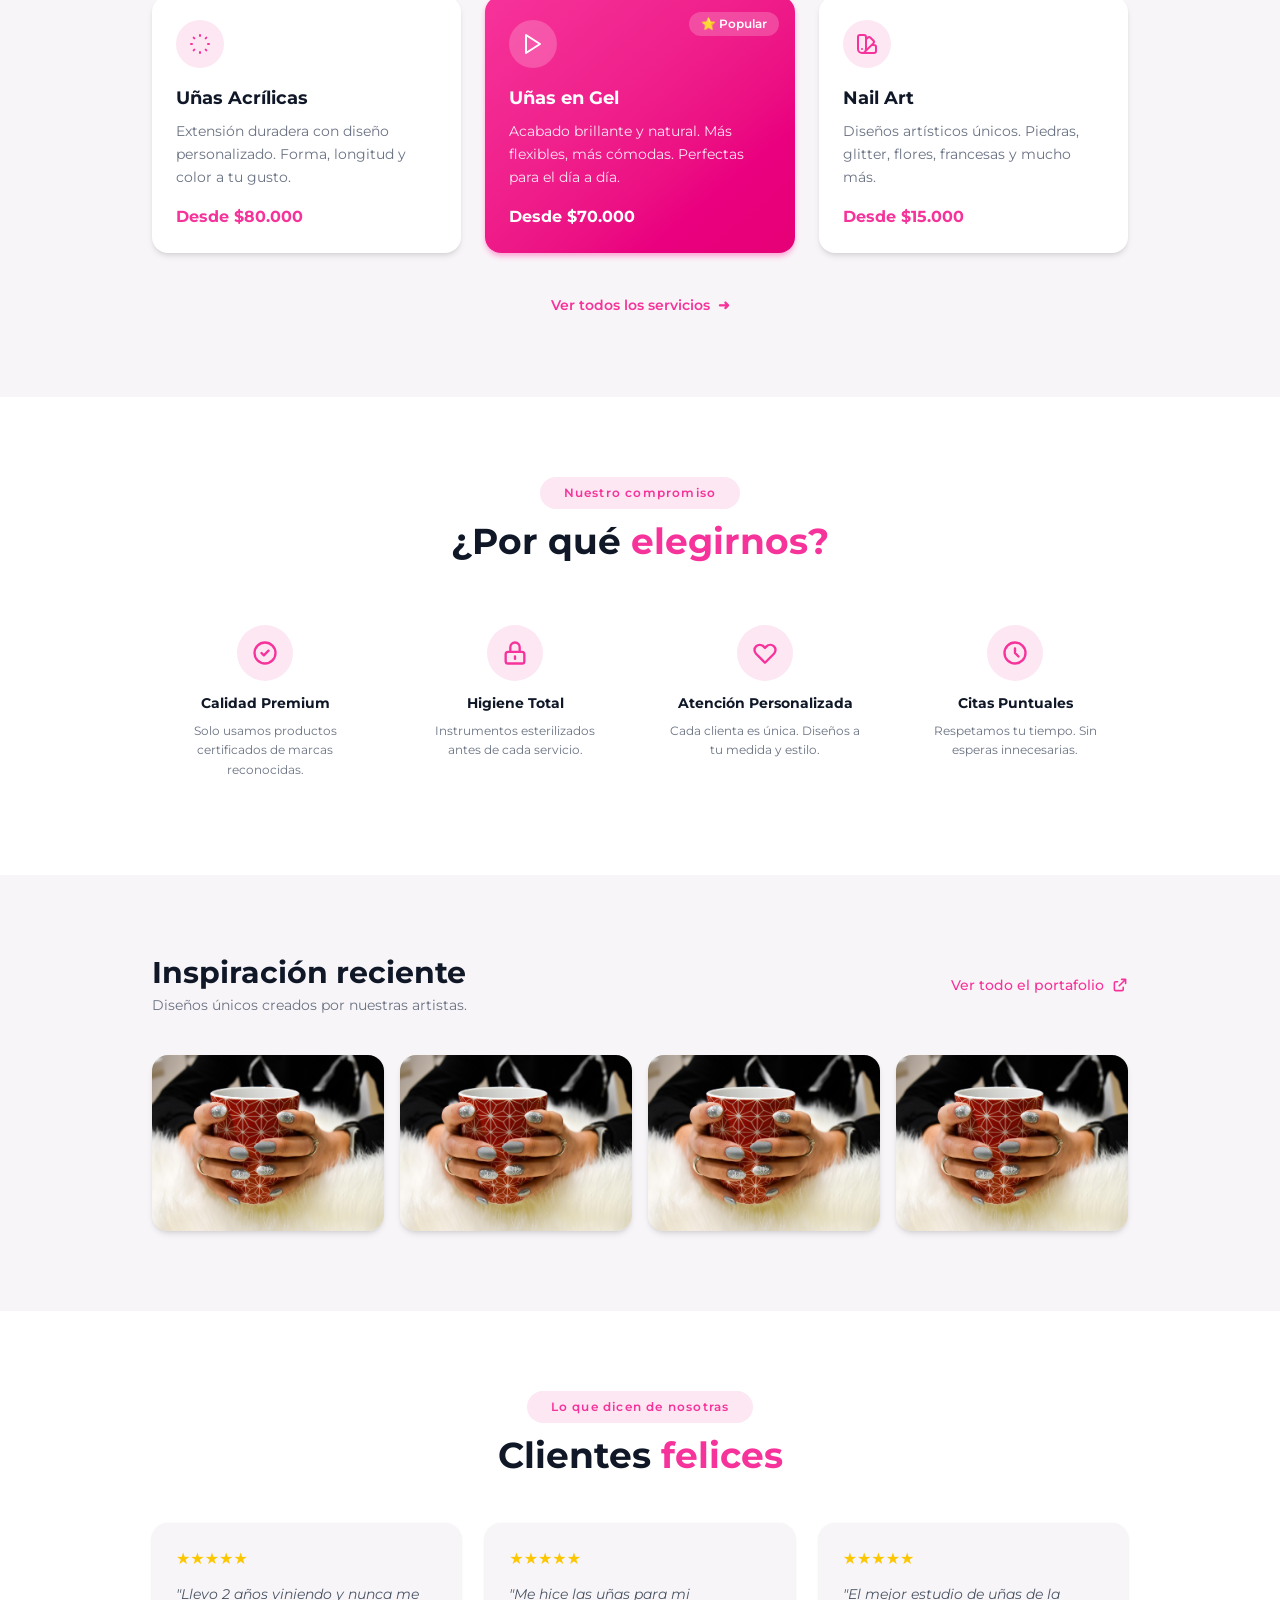
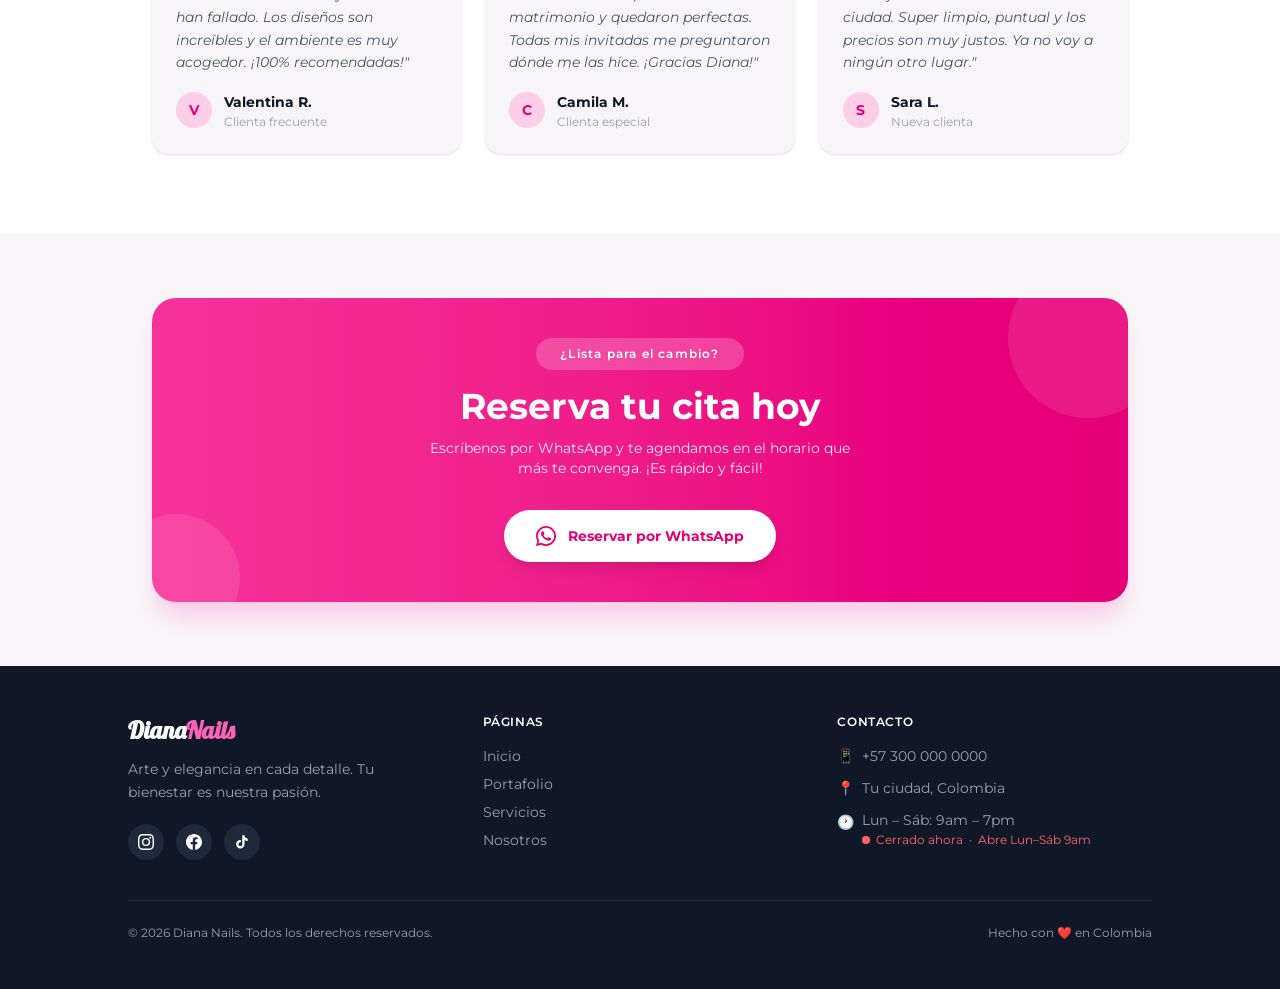
==== commit db12263b: "mejoras del seo" ====
--- a/index.html
+++ b/index.html
@@ -1,607 +1,1350 @@
 <!doctype html>
 <html lang="es">
-<head>
-	<meta charset="UTF-8" />
-	<meta name="viewport" content="width=device-width, initial-scale=1.0" />
-
-	<!-- ══ SEO Principal ══ -->
-	<title>Diana Nails — Uñas Acrílicas, Gel y Nail Art | Arte en tus manos</title>
-	<meta name="description" content="Diana Nails: estudio profesional de uñas. Manicure, pedicure, uñas acrílicas, gel y nail art con productos premium. Reserva tu cita por WhatsApp. ¡Calidad garantizada!" />
-	<meta name="keywords" content="uñas acrílicas, nail art, manicure, pedicure, uñas en gel, estudio de uñas, Diana Nails, uñas decoradas, diseño de uñas" />
-	<meta name="robots" content="index, follow" />
-	<meta name="author" content="Diana Nails" />
-
-	<!-- ══ Open Graph (Facebook, WhatsApp) ══ -->
-	<meta property="og:type" content="website" />
-	<meta property="og:title" content="Diana Nails — Arte en tus manos" />
-	<meta property="og:description" content="Estudio profesional de uñas. Acrílicas, gel, nail art y más. ¡Reserva ya!" />
-	<meta property="og:image" content="img/logo4.png" />
-	<meta property="og:locale" content="es_CO" />
-	<meta property="og:site_name" content="Diana Nails" />
-
-	<!-- ══ Twitter Card ══ -->
-	<meta name="twitter:card" content="summary" />
-	<meta name="twitter:title" content="Diana Nails — Arte en tus manos" />
-	<meta name="twitter:description" content="Estudio profesional de uñas. Acrílicas, gel, nail art y más." />
-	<meta name="twitter:image" content="img/logo4.png" />
-
-	<!-- ══ Canonical + Theme ══ -->
-	<meta name="theme-color" content="#ec4899" />
-	<!-- Reemplaza el dominio con el tuyo real cuando lo tengas -->
-	<link rel="canonical" href="https://diananails.com/index.html" />
-	<meta property="og:url" content="https://diananails.com/index.html" />
-
-	<!-- ══ JSON-LD Structured Data ══ -->
-	<script type="application/ld+json">
-	{
-		"@context": "https://schema.org",
-		"@type": "NailSalon",
-		"name": "Diana Nails",
-		"description": "Estudio profesional de uñas. Manicure, pedicure, uñas acrílicas, gel y nail art con productos premium.",
-		"image": "img/logo4.png",
-		"telephone": "+57-300-000-0000",
-		"priceRange": "$$",
-		"address": { "@type": "PostalAddress", "addressCountry": "CO" },
-		"openingHoursSpecification": [{
-			"@type": "OpeningHoursSpecification",
-			"dayOfWeek": ["Monday","Tuesday","Wednesday","Thursday","Friday","Saturday"],
-			"opens": "09:00",
-			"closes": "19:00"
-		}],
-		"hasOfferCatalog": {
-			"@type": "OfferCatalog",
-			"name": "Servicios de uñas",
-			"itemListElement": [
-				{ "@type": "Offer", "itemOffered": { "@type": "Service", "name": "Manicure Clásica", "description": "Limpieza, corte, limado y esmaltado." } },
-				{ "@type": "Offer", "itemOffered": { "@type": "Service", "name": "Uñas Acrílicas", "description": "Extensión duradera con diseño personalizado." } },
-				{ "@type": "Offer", "itemOffered": { "@type": "Service", "name": "Uñas en Gel", "description": "Acabado brillante y natural, mayor flexibilidad." } },
-				{ "@type": "Offer", "itemOffered": { "@type": "Service", "name": "Nail Art", "description": "Diseños artísticos únicos a mano alzada." } },
-				{ "@type": "Offer", "itemOffered": { "@type": "Service", "name": "Pedicure Spa", "description": "Tratamiento completo de pies." } }
-			]
-		}
-	}
-	</script>
-
-	<link rel="shortcut icon" href="img/logo4.png" type="image/x-icon" />
-	<link href="src/output.css" rel="stylesheet" />
-	<link href="src/custom.css" rel="stylesheet" />
-	<link rel="preconnect" href="https://fonts.googleapis.com" />
-	<link rel="preconnect" href="https://fonts.gstatic.com" crossorigin />
-	<link href="https://fonts.googleapis.com/css2?family=Lobster&family=Montserrat:ital,wght@0,100..900;1,100..900&family=Roboto:ital,wght@0,100..900;1,100..900&display=swap" rel="stylesheet" />
-	<script src="app.js" defer></script>
-</head>
-
-<body class="bg-[#F8F5F8]">
-
-	<!-- Skip to content (accesibilidad) -->
-	<a href="#main-content" class="sr-only focus:not-sr-only focus:absolute focus:top-2 focus:left-2 bg-pink-500 text-white px-4 py-2 rounded-full text-sm font-['Montserrat'] z-[9999]">
-		Saltar al contenido
-	</a>
-
-	<!-- Header -->
-	<!-- ══ Banner Promoción (descartable) ══ -->
-	<div id="promo-banner" class="bg-gradient-to-r from-pink-600 to-pink-500 text-white text-center text-xs font-['Montserrat'] font-semibold py-3 px-4 flex items-center justify-center gap-3 relative">
-		<span>🎉 ¡10% de descuento en tu primera visita! Menciona el código <strong>DIANA10</strong> al reservar.</span>
-		<button id="promo-close" aria-label="Cerrar banner" class="absolute right-4 top-1/2 -translate-y-1/2 text-white/70 hover:text-white transition-colors duration-200 text-base leading-none">✕</button>
-	</div>
-
-	<div id="header" class="sticky top-0 z-50"></div>
-
-	<!-- Fallback si JavaScript está desactivado -->
-	<noscript>
-		<nav style="background:#F8F5F8;box-shadow:0 1px 3px rgba(0,0,0,.1);padding:1rem 1.5rem;display:flex;align-items:center;justify-content:space-between;">
-			<a href="index.html" style="font-size:1.25rem;font-weight:700;color:#111827;text-decoration:none;">Diana<span style="color:#ec4899;">Nails</span></a>
-			<div style="display:flex;gap:1.25rem;font-size:.875rem;">
-				<a href="index.html" style="color:#4b5563;text-decoration:none;">Inicio</a>
-				<a href="servicios.html" style="color:#4b5563;text-decoration:none;">Servicios</a>
-				<a href="portafolio.html" style="color:#4b5563;text-decoration:none;">Portafolio</a>
-				<a href="nosotros.html" style="color:#4b5563;text-decoration:none;">Nosotros</a>
-			</div>
-		</nav>
-	</noscript>
-
-	<main id="main-content">
-
-		<!-- ══════════════════════════════════════
+	<head>
+		<meta charset="UTF-8" />
+		<meta name="viewport" content="width=device-width, initial-scale=1.0" />
+		<meta
+			name="google-site-verification"
+			content="fsyLSRJLF61s47z85ldGYcCzhtV8Y89p-pzPQEdG8mw"
+		/>
+		<!-- ══ SEO Principal ══ -->
+		<title>
+			Diana Nails — Uñas Acrílicas, Gel y Nail Art | Arte en tus manos
+		</title>
+		<meta
+			name="description"
+			content="Diana Nails: estudio profesional de uñas. Manicure, pedicure, uñas acrílicas, gel y nail art con productos premium. Reserva tu cita por WhatsApp. ¡Calidad garantizada!"
+		/>
+		<meta
+			name="keywords"
+			content="uñas acrílicas, nail art, manicure, pedicure, uñas en gel, estudio de uñas, Diana Nails, uñas decoradas, diseño de uñas"
+		/>
+		<meta name="robots" content="index, follow" />
+		<meta name="author" content="Diana Nails" />
+
+		<!-- ══ Open Graph (Facebook, WhatsApp) ══ -->
+		<meta property="og:type" content="website" />
+		<meta property="og:title" content="Diana Nails — Arte en tus manos" />
+		<meta
+			property="og:description"
+			content="Estudio profesional de uñas. Acrílicas, gel, nail art y más. ¡Reserva ya!"
+		/>
+		<meta property="og:image" content="img/logo4.png" />
+		<meta property="og:locale" content="es_CO" />
+		<meta property="og:site_name" content="Diana Nails" />
+
+		<!-- ══ Twitter Card ══ -->
+		<meta name="twitter:card" content="summary" />
+		<meta name="twitter:title" content="Diana Nails — Arte en tus manos" />
+		<meta
+			name="twitter:description"
+			content="Estudio profesional de uñas. Acrílicas, gel, nail art y más."
+		/>
+		<meta name="twitter:image" content="img/logo4.png" />
+
+		<!-- ══ Canonical + Theme ══ -->
+		<meta name="theme-color" content="#ec4899" />
+		<!-- Reemplaza el dominio con el tuyo real cuando lo tengas -->
+		<link rel="canonical" href="https://diana-nails.vercel.app/index.html" />
+		<meta
+			property="og:url"
+			content="https://diana-nails.vercel.app/index.html"
+		/>
+
+		<!-- ══ JSON-LD Structured Data ══ -->
+		<script type="application/ld+json">
+			{
+				"@context": "https://schema.org",
+				"@type": "NailSalon",
+				"name": "Diana Nails",
+				"description": "Estudio profesional de uñas. Manicure, pedicure, uñas acrílicas, gel y nail art con productos premium.",
+				"image": "img/logo4.png",
+				"telephone": "+57-300-000-0000",
+				"priceRange": "$$",
+				"address": { "@type": "PostalAddress", "addressCountry": "CO" },
+				"openingHoursSpecification": [
+					{
+						"@type": "OpeningHoursSpecification",
+						"dayOfWeek": [
+							"Monday",
+							"Tuesday",
+							"Wednesday",
+							"Thursday",
+							"Friday",
+							"Saturday"
+						],
+						"opens": "09:00",
+						"closes": "19:00"
+					}
+				],
+				"hasOfferCatalog": {
+					"@type": "OfferCatalog",
+					"name": "Servicios de uñas",
+					"itemListElement": [
+						{
+							"@type": "Offer",
+							"itemOffered": {
+								"@type": "Service",
+								"name": "Manicure Clásica",
+								"description": "Limpieza, corte, limado y esmaltado."
+							}
+						},
+						{
+							"@type": "Offer",
+							"itemOffered": {
+								"@type": "Service",
+								"name": "Uñas Acrílicas",
+								"description": "Extensión duradera con diseño personalizado."
+							}
+						},
+						{
+							"@type": "Offer",
+							"itemOffered": {
+								"@type": "Service",
+								"name": "Uñas en Gel",
+								"description": "Acabado brillante y natural, mayor flexibilidad."
+							}
+						},
+						{
+							"@type": "Offer",
+							"itemOffered": {
+								"@type": "Service",
+								"name": "Nail Art",
+								"description": "Diseños artísticos únicos a mano alzada."
+							}
+						},
+						{
+							"@type": "Offer",
+							"itemOffered": {
+								"@type": "Service",
+								"name": "Pedicure Spa",
+								"description": "Tratamiento completo de pies."
+							}
+						}
+					]
+				}
+			}
+		</script>
+
+		<link rel="shortcut icon" href="img/logo4.png" type="image/x-icon" />
+		<link href="src/output.css" rel="stylesheet" />
+		<link href="src/custom.css" rel="stylesheet" />
+		<link rel="preconnect" href="https://fonts.googleapis.com" />
+		<link rel="preconnect" href="https://fonts.gstatic.com" crossorigin />
+		<link
+			href="https://fonts.googleapis.com/css2?family=Lobster&family=Montserrat:ital,wght@0,100..900;1,100..900&family=Roboto:ital,wght@0,100..900;1,100..900&display=swap"
+			rel="stylesheet"
+		/>
+		<script src="app.js" defer></script>
+	</head>
+
+	<body class="bg-[#F8F5F8]">
+		<!-- Skip to content (accesibilidad) -->
+		<a
+			href="#main-content"
+			class="sr-only focus:not-sr-only focus:absolute focus:top-2 focus:left-2 bg-pink-500 text-white px-4 py-2 rounded-full text-sm font-['Montserrat'] z-[9999]"
+		>
+			Saltar al contenido
+		</a>
+
+		<!-- Header -->
+		<!-- ══ Banner Promoción (descartable) ══ -->
+		<div
+			id="promo-banner"
+			class="bg-gradient-to-r from-pink-600 to-pink-500 text-white text-center text-xs font-['Montserrat'] font-semibold py-3 px-4 flex items-center justify-center gap-3 relative"
+		>
+			<span
+				>🎉 ¡10% de descuento en tu primera visita! Menciona el código
+				<strong>DIANA10</strong> al reservar.</span
+			>
+			<button
+				id="promo-close"
+				aria-label="Cerrar banner"
+				class="absolute right-4 top-1/2 -translate-y-1/2 text-white/70 hover:text-white transition-colors duration-200 text-base leading-none"
+			>
+				✕
+			</button>
+		</div>
+
+		<div id="header" class="sticky top-0 z-50"></div>
+
+		<!-- Fallback si JavaScript está desactivado -->
+		<noscript>
+			<nav
+				style="
+					background: #f8f5f8;
+					box-shadow: 0 1px 3px rgba(0, 0, 0, 0.1);
+					padding: 1rem 1.5rem;
+					display: flex;
+					align-items: center;
+					justify-content: space-between;
+				"
+			>
+				<a
+					href="index.html"
+					style="
+						font-size: 1.25rem;
+						font-weight: 700;
+						color: #111827;
+						text-decoration: none;
+					"
+					>Diana<span style="color: #ec4899">Nails</span></a
+				>
+				<div style="display: flex; gap: 1.25rem; font-size: 0.875rem">
+					<a href="index.html" style="color: #4b5563; text-decoration: none"
+						>Inicio</a
+					>
+					<a href="servicios.html" style="color: #4b5563; text-decoration: none"
+						>Servicios</a
+					>
+					<a
+						href="portafolio.html"
+						style="color: #4b5563; text-decoration: none"
+						>Portafolio</a
+					>
+					<a href="nosotros.html" style="color: #4b5563; text-decoration: none"
+						>Nosotros</a
+					>
+				</div>
+			</nav>
+		</noscript>
+
+		<main id="main-content">
+			<!-- ══════════════════════════════════════
 			HERO
 		══════════════════════════════════════ -->
-		<section class="py-14 max-w-5xl mx-auto px-6" aria-label="Presentación">
-			<div class="flex flex-col lg:flex-row items-center gap-12">
-
-				<!-- Texto -->
-				<div class="w-full lg:w-1/2 flex flex-col items-start">
-					<p class="reveal inline-block font-semibold text-pink-500 bg-pink-100 px-6 py-2 rounded-full tracking-widest text-xs font-['Montserrat'] mb-4">
-						Experiencia Premium
+			<section class="py-14 max-w-5xl mx-auto px-6" aria-label="Presentación">
+				<div class="flex flex-col lg:flex-row items-center gap-12">
+					<!-- Texto -->
+					<div class="w-full lg:w-1/2 flex flex-col items-start">
+						<p
+							class="reveal inline-block font-semibold text-pink-500 bg-pink-100 px-6 py-2 rounded-full tracking-widest text-xs font-['Montserrat'] mb-4"
+						>
+							Experiencia Premium
+						</p>
+						<h1
+							class="reveal reveal-delay-1 font-['Roboto'] italic text-6xl lg:text-8xl leading-tight text-gray-900 mb-5"
+						>
+							<span class="block">Arte en</span>
+							<span
+								class="block lg:-mt-10 text-pink-500 font-['Lobster'] not-italic"
+								>tus manos</span
+							>
+						</h1>
+						<p
+							class="reveal reveal-delay-2 text-base lg:text-lg text-gray-500 font-['Montserrat'] mb-8 leading-relaxed"
+						>
+							Descubre el lujo y la perfección en cada detalle. Una experiencia
+							diseñada para realzar tu belleza natural con técnicas de
+							vanguardia y productos exclusivos.
+						</p>
+						<div
+							class="reveal reveal-delay-3 flex items-center gap-4 flex-wrap"
+						>
+							<a
+								href="servicios.html"
+								class="bg-gradient-to-r from-pink-400 to-pink-600 text-white font-semibold px-7 py-3 rounded-full shadow-md shadow-pink-300 hover:scale-105 hover:shadow-lg hover:shadow-pink-400 transition-all duration-300 font-['Montserrat'] text-sm"
+							>
+								Ver Servicios
+							</a>
+							<a
+								href="portafolio.html"
+								class="inline-flex items-center gap-2 text-gray-600 font-semibold px-7 py-3 rounded-full border border-gray-300 hover:border-pink-500 hover:text-pink-500 transition-all duration-300 font-['Montserrat'] text-sm group"
+							>
+								Ver Galería
+								<span
+									class="transition-transform duration-300 group-hover:translate-x-1"
+									>➜</span
+								>
+							</a>
+						</div>
+					</div>
+
+					<!-- Imagen -->
+					<div
+						class="reveal w-full lg:w-1/2 relative mt-8 lg:mt-0 flex justify-center items-center"
+					>
+						<img
+							src="img/img1.jpg"
+							alt="Diseño de uñas decoradas - Diana Nails"
+							fetchpriority="high"
+							width="480"
+							height="464"
+							class="w-3/4 h-auto lg:h-[29rem] object-cover object-[40%_70%] rounded-3xl shadow-xl transition-transform duration-500 rotate-2 hover:rotate-0"
+						/>
+						<!-- Badge flotante animado -->
+						<div class="absolute -bottom-2 left-6" aria-hidden="true">
+							<div
+								class="absolute inset-0 bg-black/20 blur-xl rounded-xl"
+								style="
+									animation: shadowSoft 1.2s linear infinite;
+									will-change: transform;
+								"
+							></div>
+							<div
+								class="relative bg-white rounded-xl px-4 py-3 flex items-center gap-3 shadow-xl shadow-gray-400"
+								style="
+									animation: cleanFloat 1.2s linear infinite;
+									will-change: transform;
+									transform: translateZ(0);
+									backface-visibility: hidden;
+									-webkit-font-smoothing: antialiased;
+								"
+							>
+								<div class="bg-green-100 p-2 rounded-full">
+									<svg
+										xmlns="http://www.w3.org/2000/svg"
+										class="w-5 h-5 text-green-600"
+										fill="none"
+										viewBox="0 0 24 24"
+										stroke="currentColor"
+										aria-hidden="true"
+									>
+										<path
+											stroke-linecap="round"
+											stroke-linejoin="round"
+											stroke-width="2"
+											d="M9 12l2 2 4-4m6 2a9 9 0 11-18 0 9 9 0 0118 0z"
+										/>
+									</svg>
+								</div>
+								<div
+									style="transform: translateZ(0); backface-visibility: hidden"
+								>
+									<p class="text-xs text-gray-500">Calidad Garantizada</p>
+									<p class="font-semibold text-gray-800 text-sm">
+										Productos Premium
+									</p>
+								</div>
+							</div>
+						</div>
+					</div>
+				</div>
+				<!-- Scroll indicator -->
+				<div class="hidden lg:flex justify-center mt-10 relative">
+					<div
+						class="scroll-indicator flex flex-col items-center gap-1 text-gray-400"
+						aria-hidden="true"
+					>
+						<span class="text-xs font-['Montserrat'] tracking-widest uppercase"
+							>Descubre más</span
+						>
+						<svg
+							xmlns="http://www.w3.org/2000/svg"
+							class="w-5 h-5"
+							fill="none"
+							viewBox="0 0 24 24"
+							stroke="currentColor"
+						>
+							<path
+								stroke-linecap="round"
+								stroke-linejoin="round"
+								stroke-width="2"
+								d="M19 9l-7 7-7-7"
+							/>
+						</svg>
+					</div>
+				</div>
+			</section>
+
+			<!-- ══════════════════════════════════════
+			CÓMO FUNCIONA
+		══════════════════════════════════════ -->
+			<section
+				class="py-16 max-w-5xl mx-auto px-6"
+				aria-labelledby="como-title"
+			>
+				<div class="text-center mb-12 reveal">
+					<p
+						class="inline-block font-semibold text-pink-500 bg-pink-100 px-6 py-2 rounded-full tracking-widest text-xs font-['Montserrat'] mb-3"
+					>
+						Simple y rápido
 					</p>
-					<h1 class="reveal reveal-delay-1 font-['Roboto'] italic text-6xl lg:text-8xl leading-tight text-gray-900 mb-5">
-						<span class="block">Arte en</span>
-						<span class="block lg:-mt-10 text-pink-500 font-['Lobster'] not-italic">tus manos</span>
-					</h1>
-					<p class="reveal reveal-delay-2 text-base lg:text-lg text-gray-500 font-['Montserrat'] mb-8 leading-relaxed">
-						Descubre el lujo y la perfección en cada detalle. Una experiencia
-						diseñada para realzar tu belleza natural con técnicas de vanguardia
-						y productos exclusivos.
+					<h2
+						id="como-title"
+						class="text-4xl font-bold text-gray-900 font-['Montserrat']"
+					>
+						¿Cómo <span class="text-pink-500">funciona?</span>
+					</h2>
+				</div>
+				<div class="grid grid-cols-1 md:grid-cols-3 gap-8 relative">
+					<!-- Línea conectora (solo desktop) -->
+					<div
+						class="hidden md:block absolute top-10 left-[calc(16.6%+1rem)] right-[calc(16.6%+1rem)] h-0.5 bg-pink-200"
+						aria-hidden="true"
+					></div>
+
+					<!-- Paso 1 -->
+					<div class="reveal flex flex-col items-center text-center">
+						<div
+							class="relative bg-white border-2 border-pink-200 w-20 h-20 rounded-full flex items-center justify-center shadow-md mb-5 z-10"
+						>
+							<span
+								class="absolute -top-2 -right-2 bg-pink-500 text-white text-xs font-bold w-6 h-6 rounded-full flex items-center justify-center font-['Montserrat']"
+								>1</span
+							>
+							<svg
+								xmlns="http://www.w3.org/2000/svg"
+								class="w-9 h-9 text-pink-500"
+								fill="none"
+								viewBox="0 0 24 24"
+								stroke="currentColor"
+								aria-hidden="true"
+							>
+								<path
+									stroke-linecap="round"
+									stroke-linejoin="round"
+									stroke-width="1.5"
+									d="M8 12h.01M12 12h.01M16 12h.01M21 12c0 4.418-4.03 8-9 8a9.863 9.863 0 01-4.255-.949L3 20l1.395-3.72C3.512 15.042 3 13.574 3 12c0-4.418 4.03-8 9-8s9 3.582 9 8z"
+								/>
+							</svg>
+						</div>
+						<h3
+							class="text-lg font-bold text-gray-900 font-['Montserrat'] mb-2"
+						>
+							Agenda tu cita
+						</h3>
+						<p
+							class="text-gray-500 text-sm font-['Montserrat'] leading-relaxed"
+						>
+							Escríbenos por WhatsApp y te confirmamos el horario disponible en
+							minutos.
+						</p>
+					</div>
+
+					<!-- Paso 2 -->
+					<div
+						class="reveal reveal-delay-1 flex flex-col items-center text-center"
+					>
+						<div
+							class="relative bg-white border-2 border-pink-200 w-20 h-20 rounded-full flex items-center justify-center shadow-md mb-5 z-10"
+						>
+							<span
+								class="absolute -top-2 -right-2 bg-pink-500 text-white text-xs font-bold w-6 h-6 rounded-full flex items-center justify-center font-['Montserrat']"
+								>2</span
+							>
+							<svg
+								xmlns="http://www.w3.org/2000/svg"
+								class="w-9 h-9 text-pink-500"
+								fill="none"
+								viewBox="0 0 24 24"
+								stroke="currentColor"
+								aria-hidden="true"
+							>
+								<path
+									stroke-linecap="round"
+									stroke-linejoin="round"
+									stroke-width="1.5"
+									d="M7 21a4 4 0 01-4-4V5a2 2 0 012-2h4a2 2 0 012 2v12a4 4 0 01-4 4zm0 0h12a2 2 0 002-2v-4a2 2 0 00-2-2h-2.343M11 7.343l1.657-1.657a2 2 0 012.828 0l2.829 2.829a2 2 0 010 2.828l-8.486 8.485M7 17h.01"
+								/>
+							</svg>
+						</div>
+						<h3
+							class="text-lg font-bold text-gray-900 font-['Montserrat'] mb-2"
+						>
+							Elige tu diseño
+						</h3>
+						<p
+							class="text-gray-500 text-sm font-['Montserrat'] leading-relaxed"
+						>
+							Inspírate en nuestro portafolio o trae tu referencia. Creamos el
+							diseño perfecto para ti.
+						</p>
+					</div>
+
+					<!-- Paso 3 -->
+					<div
+						class="reveal reveal-delay-2 flex flex-col items-center text-center"
+					>
+						<div
+							class="relative bg-gradient-to-br from-pink-400 to-pink-600 w-20 h-20 rounded-full flex items-center justify-center shadow-lg shadow-pink-300 mb-5 z-10"
+						>
+							<span
+								class="absolute -top-2 -right-2 bg-white text-pink-600 text-xs font-bold w-6 h-6 rounded-full flex items-center justify-center font-['Montserrat'] border border-pink-200"
+								>3</span
+							>
+							<svg
+								xmlns="http://www.w3.org/2000/svg"
+								class="w-9 h-9 text-white"
+								fill="none"
+								viewBox="0 0 24 24"
+								stroke="currentColor"
+								aria-hidden="true"
+							>
+								<path
+									stroke-linecap="round"
+									stroke-linejoin="round"
+									stroke-width="1.5"
+									d="M5 3l14 9-14 9V3z"
+								/>
+							</svg>
+						</div>
+						<h3
+							class="text-lg font-bold text-gray-900 font-['Montserrat'] mb-2"
+						>
+							¡Luce increíble!
+						</h3>
+						<p
+							class="text-gray-500 text-sm font-['Montserrat'] leading-relaxed"
+						>
+							Disfruta tus uñas perfectas y comparte tu nuevo look. ¡Resultados
+							que hablan solos!
+						</p>
+					</div>
+				</div>
+			</section>
+
+			<!-- ══════════════════════════════════════
+			STATS BAR
+		══════════════════════════════════════ -->
+			<section
+				class="bg-gradient-to-r from-pink-500 to-pink-600 py-10 px-6"
+				aria-label="Estadísticas"
+			>
+				<div
+					class="max-w-5xl mx-auto grid grid-cols-2 md:grid-cols-4 gap-6 text-center text-white"
+				>
+					<div class="reveal">
+						<p
+							class="text-4xl font-bold font-['Lobster']"
+							data-counter="5"
+							data-suffix="+"
+						>
+							5+
+						</p>
+						<p class="text-sm font-['Montserrat'] text-pink-100 mt-1">
+							Años de experiencia
+						</p>
+					</div>
+					<div class="reveal reveal-delay-1">
+						<p
+							class="text-4xl font-bold font-['Lobster']"
+							data-counter="500"
+							data-suffix="+"
+						>
+							500+
+						</p>
+						<p class="text-sm font-['Montserrat'] text-pink-100 mt-1">
+							Clientas felices
+						</p>
+					</div>
+					<div class="reveal reveal-delay-2">
+						<p
+							class="text-4xl font-bold font-['Lobster']"
+							data-counter="20"
+							data-suffix="+"
+						>
+							20+
+						</p>
+						<p class="text-sm font-['Montserrat'] text-pink-100 mt-1">
+							Diseños exclusivos
+						</p>
+					</div>
+					<div class="reveal reveal-delay-3">
+						<p
+							class="text-4xl font-bold font-['Lobster']"
+							data-counter="100"
+							data-suffix="%"
+						>
+							100%
+						</p>
+						<p class="text-sm font-['Montserrat'] text-pink-100 mt-1">
+							Satisfacción garantizada
+						</p>
+					</div>
+				</div>
+			</section>
+
+			<!-- ══════════════════════════════════════
+			SERVICIOS DESTACADOS
+		══════════════════════════════════════ -->
+			<section
+				class="py-20 max-w-5xl mx-auto px-6"
+				aria-labelledby="servicios-title"
+			>
+				<div class="text-center mb-12 reveal">
+					<p
+						class="inline-block font-semibold text-pink-500 bg-pink-100 px-6 py-2 rounded-full tracking-widest text-xs font-['Montserrat'] mb-3"
+					>
+						Lo que hacemos
 					</p>
-					<div class="reveal reveal-delay-3 flex items-center gap-4 flex-wrap">
-						<a href="servicios.html"
-							class="bg-gradient-to-r from-pink-400 to-pink-600 text-white font-semibold px-7 py-3 rounded-full shadow-md shadow-pink-300 hover:scale-105 hover:shadow-lg hover:shadow-pink-400 transition-all duration-300 font-['Montserrat'] text-sm"
-						>
-							Ver Servicios
-						</a>
-						<a href="portafolio.html"
-							class="inline-flex items-center gap-2 text-gray-600 font-semibold px-7 py-3 rounded-full border border-gray-300 hover:border-pink-500 hover:text-pink-500 transition-all duration-300 font-['Montserrat'] text-sm group"
-						>
-							Ver Galería
-							<span class="transition-transform duration-300 group-hover:translate-x-1">➜</span>
-						</a>
-					</div>
-				</div>
-
-				<!-- Imagen -->
-				<div class="reveal w-full lg:w-1/2 relative mt-8 lg:mt-0 flex justify-center items-center">
-					<img
-						src="img/img1.jpg"
-						alt="Diseño de uñas decoradas - Diana Nails"
-						fetchpriority="high"
-						width="480" height="464"
-						class="w-3/4 h-auto lg:h-[29rem] object-cover object-[40%_70%] rounded-3xl shadow-xl transition-transform duration-500 rotate-2 hover:rotate-0"
-					/>
-					<!-- Badge flotante animado -->
-					<div class="absolute -bottom-2 left-6" aria-hidden="true">
-						<div class="absolute inset-0 bg-black/20 blur-xl rounded-xl"
-							style="animation: shadowSoft 1.2s linear infinite; will-change: transform;"
-						></div>
-						<div class="relative bg-white rounded-xl px-4 py-3 flex items-center gap-3 shadow-xl shadow-gray-400"
-							style="animation: cleanFloat 1.2s linear infinite; will-change: transform; transform: translateZ(0); backface-visibility: hidden; -webkit-font-smoothing: antialiased;"
-						>
-							<div class="bg-green-100 p-2 rounded-full">
-								<svg xmlns="http://www.w3.org/2000/svg" class="w-5 h-5 text-green-600" fill="none" viewBox="0 0 24 24" stroke="currentColor" aria-hidden="true">
-									<path stroke-linecap="round" stroke-linejoin="round" stroke-width="2" d="M9 12l2 2 4-4m6 2a9 9 0 11-18 0 9 9 0 0118 0z"/>
+					<h2
+						id="servicios-title"
+						class="text-4xl font-bold text-gray-900 font-['Montserrat'] mb-2"
+					>
+						Servicios <span class="text-pink-500">destacados</span>
+					</h2>
+					<p class="text-gray-500 text-sm font-['Montserrat'] max-w-sm mx-auto">
+						Tratamientos diseñados para hacerte lucir y sentir increíble.
+					</p>
+				</div>
+
+				<div class="grid grid-cols-1 md:grid-cols-3 gap-6">
+					<!-- Card 1 -->
+					<article
+						class="reveal bg-white rounded-2xl shadow-md p-6 hover:shadow-xl hover:-translate-y-1 transition-all duration-300 group"
+					>
+						<div
+							class="bg-pink-100 w-12 h-12 rounded-full flex items-center justify-center mb-4 group-hover:bg-pink-200 transition-colors duration-300"
+						>
+							<svg
+								xmlns="http://www.w3.org/2000/svg"
+								class="w-6 h-6 text-pink-500"
+								fill="none"
+								viewBox="0 0 24 24"
+								stroke="currentColor"
+								aria-hidden="true"
+							>
+								<path
+									stroke-linecap="round"
+									stroke-linejoin="round"
+									stroke-width="2"
+									d="M12 3v1m0 16v1m9-9h-1M4 12H3m15.364 6.364l-.707-.707M6.343 6.343l-.707-.707m12.728 0l-.707.707M6.343 17.657l-.707.707"
+								/>
+							</svg>
+						</div>
+						<h3
+							class="text-lg font-bold text-gray-900 font-['Montserrat'] mb-2"
+						>
+							Uñas Acrílicas
+						</h3>
+						<p
+							class="text-gray-500 text-sm font-['Montserrat'] leading-relaxed mb-4"
+						>
+							Extensión duradera con diseño personalizado. Forma, longitud y
+							color a tu gusto.
+						</p>
+						<p class="text-pink-500 font-bold font-['Montserrat']">
+							Desde $80.000
+						</p>
+					</article>
+
+					<!-- Card 2 — Popular -->
+					<article
+						class="reveal reveal-delay-1 bg-gradient-to-br from-pink-500 to-pink-600 rounded-2xl shadow-md shadow-pink-300 p-6 hover:shadow-xl hover:-translate-y-1 transition-all duration-300 relative overflow-hidden"
+					>
+						<div
+							class="absolute top-4 right-4 bg-white/20 text-white text-xs font-semibold px-3 py-1 rounded-full font-['Montserrat']"
+							aria-label="Más popular"
+						>
+							⭐ Popular
+						</div>
+						<div
+							class="bg-white/20 w-12 h-12 rounded-full flex items-center justify-center mb-4"
+						>
+							<svg
+								xmlns="http://www.w3.org/2000/svg"
+								class="w-6 h-6 text-white"
+								fill="none"
+								viewBox="0 0 24 24"
+								stroke="currentColor"
+								aria-hidden="true"
+							>
+								<path
+									stroke-linecap="round"
+									stroke-linejoin="round"
+									stroke-width="2"
+									d="M5 3l14 9-14 9V3z"
+								/>
+							</svg>
+						</div>
+						<h3 class="text-lg font-bold text-white font-['Montserrat'] mb-2">
+							Uñas en Gel
+						</h3>
+						<p
+							class="text-pink-100 text-sm font-['Montserrat'] leading-relaxed mb-4"
+						>
+							Acabado brillante y natural. Más flexibles, más cómodas. Perfectas
+							para el día a día.
+						</p>
+						<p class="text-white font-bold font-['Montserrat']">
+							Desde $70.000
+						</p>
+					</article>
+
+					<!-- Card 3 -->
+					<article
+						class="reveal reveal-delay-2 bg-white rounded-2xl shadow-md p-6 hover:shadow-xl hover:-translate-y-1 transition-all duration-300 group"
+					>
+						<div
+							class="bg-pink-100 w-12 h-12 rounded-full flex items-center justify-center mb-4 group-hover:bg-pink-200 transition-colors duration-300"
+						>
+							<svg
+								xmlns="http://www.w3.org/2000/svg"
+								class="w-6 h-6 text-pink-500"
+								fill="none"
+								viewBox="0 0 24 24"
+								stroke="currentColor"
+								aria-hidden="true"
+							>
+								<path
+									stroke-linecap="round"
+									stroke-linejoin="round"
+									stroke-width="2"
+									d="M7 21a4 4 0 01-4-4V5a2 2 0 012-2h4a2 2 0 012 2v12a4 4 0 01-4 4zm0 0h12a2 2 0 002-2v-4a2 2 0 00-2-2h-2.343M11 7.343l1.657-1.657a2 2 0 012.828 0l2.829 2.829a2 2 0 010 2.828l-8.486 8.485M7 17h.01"
+								/>
+							</svg>
+						</div>
+						<h3
+							class="text-lg font-bold text-gray-900 font-['Montserrat'] mb-2"
+						>
+							Nail Art
+						</h3>
+						<p
+							class="text-gray-500 text-sm font-['Montserrat'] leading-relaxed mb-4"
+						>
+							Diseños artísticos únicos. Piedras, glitter, flores, francesas y
+							mucho más.
+						</p>
+						<p class="text-pink-500 font-bold font-['Montserrat']">
+							Desde $15.000
+						</p>
+					</article>
+				</div>
+
+				<div class="text-center mt-10 reveal">
+					<a
+						href="servicios.html"
+						class="inline-flex items-center gap-2 text-pink-500 font-semibold font-['Montserrat'] text-sm hover:text-pink-600 transition-colors duration-300 group"
+					>
+						Ver todos los servicios
+						<span
+							class="transition-transform duration-300 group-hover:translate-x-1"
+							>➜</span
+						>
+					</a>
+				</div>
+			</section>
+
+			<!-- ══════════════════════════════════════
+			¿POR QUÉ ELEGIRNOS?
+		══════════════════════════════════════ -->
+			<section class="py-20 bg-white" aria-labelledby="porque-title">
+				<div class="max-w-5xl mx-auto px-6">
+					<div class="text-center mb-12 reveal">
+						<p
+							class="inline-block font-semibold text-pink-500 bg-pink-100 px-6 py-2 rounded-full tracking-widest text-xs font-['Montserrat'] mb-3"
+						>
+							Nuestro compromiso
+						</p>
+						<h2
+							id="porque-title"
+							class="text-4xl font-bold text-gray-900 font-['Montserrat']"
+						>
+							¿Por qué <span class="text-pink-500">elegirnos?</span>
+						</h2>
+					</div>
+					<div class="grid grid-cols-1 md:grid-cols-2 lg:grid-cols-4 gap-6">
+						<div
+							class="reveal text-center p-4 rounded-2xl hover:bg-pink-50 transition-colors duration-300"
+						>
+							<div
+								class="bg-pink-100 w-14 h-14 rounded-full flex items-center justify-center mx-auto mb-3"
+							>
+								<svg
+									xmlns="http://www.w3.org/2000/svg"
+									class="w-7 h-7 text-pink-500"
+									fill="none"
+									viewBox="0 0 24 24"
+									stroke="currentColor"
+									aria-hidden="true"
+								>
+									<path
+										stroke-linecap="round"
+										stroke-linejoin="round"
+										stroke-width="2"
+										d="M9 12l2 2 4-4m6 2a9 9 0 11-18 0 9 9 0 0118 0z"
+									/>
 								</svg>
 							</div>
-							<div style="transform:translateZ(0);backface-visibility:hidden;">
-								<p class="text-xs text-gray-500">Calidad Garantizada</p>
-								<p class="font-semibold text-gray-800 text-sm">Productos Premium</p>
+							<h3
+								class="font-bold text-gray-900 font-['Montserrat'] mb-2 text-sm"
+							>
+								Calidad Premium
+							</h3>
+							<p
+								class="text-gray-500 text-xs font-['Montserrat'] leading-relaxed"
+							>
+								Solo usamos productos certificados de marcas reconocidas.
+							</p>
+						</div>
+						<div
+							class="reveal reveal-delay-1 text-center p-4 rounded-2xl hover:bg-pink-50 transition-colors duration-300"
+						>
+							<div
+								class="bg-pink-100 w-14 h-14 rounded-full flex items-center justify-center mx-auto mb-3"
+							>
+								<svg
+									xmlns="http://www.w3.org/2000/svg"
+									class="w-7 h-7 text-pink-500"
+									fill="none"
+									viewBox="0 0 24 24"
+									stroke="currentColor"
+									aria-hidden="true"
+								>
+									<path
+										stroke-linecap="round"
+										stroke-linejoin="round"
+										stroke-width="2"
+										d="M12 15v2m-6 4h12a2 2 0 002-2v-6a2 2 0 00-2-2H6a2 2 0 00-2 2v6a2 2 0 002 2zm10-10V7a4 4 0 00-8 0v4h8z"
+									/>
+								</svg>
 							</div>
+							<h3
+								class="font-bold text-gray-900 font-['Montserrat'] mb-2 text-sm"
+							>
+								Higiene Total
+							</h3>
+							<p
+								class="text-gray-500 text-xs font-['Montserrat'] leading-relaxed"
+							>
+								Instrumentos esterilizados antes de cada servicio.
+							</p>
 						</div>
-					</div>
-				</div>
-			</div>
-			<!-- Scroll indicator -->
-			<div class="hidden lg:flex justify-center mt-10 relative">
-				<div class="scroll-indicator flex flex-col items-center gap-1 text-gray-400" aria-hidden="true">
-					<span class="text-xs font-['Montserrat'] tracking-widest uppercase">Descubre más</span>
-					<svg xmlns="http://www.w3.org/2000/svg" class="w-5 h-5" fill="none" viewBox="0 0 24 24" stroke="currentColor">
-						<path stroke-linecap="round" stroke-linejoin="round" stroke-width="2" d="M19 9l-7 7-7-7"/>
-					</svg>
-				</div>
-			</div>
-		</section>
-
-		<!-- ══════════════════════════════════════
-			CÓMO FUNCIONA
-		══════════════════════════════════════ -->
-		<section class="py-16 max-w-5xl mx-auto px-6" aria-labelledby="como-title">
-			<div class="text-center mb-12 reveal">
-				<p class="inline-block font-semibold text-pink-500 bg-pink-100 px-6 py-2 rounded-full tracking-widest text-xs font-['Montserrat'] mb-3">
-					Simple y rápido
-				</p>
-				<h2 id="como-title" class="text-4xl font-bold text-gray-900 font-['Montserrat']">
-					¿Cómo <span class="text-pink-500">funciona?</span>
-				</h2>
-			</div>
-			<div class="grid grid-cols-1 md:grid-cols-3 gap-8 relative">
-				<!-- Línea conectora (solo desktop) -->
-				<div class="hidden md:block absolute top-10 left-[calc(16.6%+1rem)] right-[calc(16.6%+1rem)] h-0.5 bg-pink-200" aria-hidden="true"></div>
-
-				<!-- Paso 1 -->
-				<div class="reveal flex flex-col items-center text-center">
-					<div class="relative bg-white border-2 border-pink-200 w-20 h-20 rounded-full flex items-center justify-center shadow-md mb-5 z-10">
-						<span class="absolute -top-2 -right-2 bg-pink-500 text-white text-xs font-bold w-6 h-6 rounded-full flex items-center justify-center font-['Montserrat']">1</span>
-						<svg xmlns="http://www.w3.org/2000/svg" class="w-9 h-9 text-pink-500" fill="none" viewBox="0 0 24 24" stroke="currentColor" aria-hidden="true">
-							<path stroke-linecap="round" stroke-linejoin="round" stroke-width="1.5" d="M8 12h.01M12 12h.01M16 12h.01M21 12c0 4.418-4.03 8-9 8a9.863 9.863 0 01-4.255-.949L3 20l1.395-3.72C3.512 15.042 3 13.574 3 12c0-4.418 4.03-8 9-8s9 3.582 9 8z"/>
-						</svg>
-					</div>
-					<h3 class="text-lg font-bold text-gray-900 font-['Montserrat'] mb-2">Agenda tu cita</h3>
-					<p class="text-gray-500 text-sm font-['Montserrat'] leading-relaxed">Escríbenos por WhatsApp y te confirmamos el horario disponible en minutos.</p>
-				</div>
-
-				<!-- Paso 2 -->
-				<div class="reveal reveal-delay-1 flex flex-col items-center text-center">
-					<div class="relative bg-white border-2 border-pink-200 w-20 h-20 rounded-full flex items-center justify-center shadow-md mb-5 z-10">
-						<span class="absolute -top-2 -right-2 bg-pink-500 text-white text-xs font-bold w-6 h-6 rounded-full flex items-center justify-center font-['Montserrat']">2</span>
-						<svg xmlns="http://www.w3.org/2000/svg" class="w-9 h-9 text-pink-500" fill="none" viewBox="0 0 24 24" stroke="currentColor" aria-hidden="true">
-							<path stroke-linecap="round" stroke-linejoin="round" stroke-width="1.5" d="M7 21a4 4 0 01-4-4V5a2 2 0 012-2h4a2 2 0 012 2v12a4 4 0 01-4 4zm0 0h12a2 2 0 002-2v-4a2 2 0 00-2-2h-2.343M11 7.343l1.657-1.657a2 2 0 012.828 0l2.829 2.829a2 2 0 010 2.828l-8.486 8.485M7 17h.01"/>
-						</svg>
-					</div>
-					<h3 class="text-lg font-bold text-gray-900 font-['Montserrat'] mb-2">Elige tu diseño</h3>
-					<p class="text-gray-500 text-sm font-['Montserrat'] leading-relaxed">Inspírate en nuestro portafolio o trae tu referencia. Creamos el diseño perfecto para ti.</p>
-				</div>
-
-				<!-- Paso 3 -->
-				<div class="reveal reveal-delay-2 flex flex-col items-center text-center">
-					<div class="relative bg-gradient-to-br from-pink-400 to-pink-600 w-20 h-20 rounded-full flex items-center justify-center shadow-lg shadow-pink-300 mb-5 z-10">
-						<span class="absolute -top-2 -right-2 bg-white text-pink-600 text-xs font-bold w-6 h-6 rounded-full flex items-center justify-center font-['Montserrat'] border border-pink-200">3</span>
-						<svg xmlns="http://www.w3.org/2000/svg" class="w-9 h-9 text-white" fill="none" viewBox="0 0 24 24" stroke="currentColor" aria-hidden="true">
-							<path stroke-linecap="round" stroke-linejoin="round" stroke-width="1.5" d="M5 3l14 9-14 9V3z"/>
-						</svg>
-					</div>
-					<h3 class="text-lg font-bold text-gray-900 font-['Montserrat'] mb-2">¡Luce increíble!</h3>
-					<p class="text-gray-500 text-sm font-['Montserrat'] leading-relaxed">Disfruta tus uñas perfectas y comparte tu nuevo look. ¡Resultados que hablan solos!</p>
-				</div>
-			</div>
-		</section>
-
-		<!-- ══════════════════════════════════════
-			STATS BAR
-		══════════════════════════════════════ -->
-		<section class="bg-gradient-to-r from-pink-500 to-pink-600 py-10 px-6" aria-label="Estadísticas">
-			<div class="max-w-5xl mx-auto grid grid-cols-2 md:grid-cols-4 gap-6 text-center text-white">
-				<div class="reveal">
-					<p class="text-4xl font-bold font-['Lobster']" data-counter="5" data-suffix="+">5+</p>
-					<p class="text-sm font-['Montserrat'] text-pink-100 mt-1">Años de experiencia</p>
-				</div>
-				<div class="reveal reveal-delay-1">
-					<p class="text-4xl font-bold font-['Lobster']" data-counter="500" data-suffix="+">500+</p>
-					<p class="text-sm font-['Montserrat'] text-pink-100 mt-1">Clientas felices</p>
-				</div>
-				<div class="reveal reveal-delay-2">
-					<p class="text-4xl font-bold font-['Lobster']" data-counter="20" data-suffix="+">20+</p>
-					<p class="text-sm font-['Montserrat'] text-pink-100 mt-1">Diseños exclusivos</p>
-				</div>
-				<div class="reveal reveal-delay-3">
-					<p class="text-4xl font-bold font-['Lobster']" data-counter="100" data-suffix="%">100%</p>
-					<p class="text-sm font-['Montserrat'] text-pink-100 mt-1">Satisfacción garantizada</p>
-				</div>
-			</div>
-		</section>
-
-		<!-- ══════════════════════════════════════
-			SERVICIOS DESTACADOS
-		══════════════════════════════════════ -->
-		<section class="py-20 max-w-5xl mx-auto px-6" aria-labelledby="servicios-title">
-			<div class="text-center mb-12 reveal">
-				<p class="inline-block font-semibold text-pink-500 bg-pink-100 px-6 py-2 rounded-full tracking-widest text-xs font-['Montserrat'] mb-3">
-					Lo que hacemos
-				</p>
-				<h2 id="servicios-title" class="text-4xl font-bold text-gray-900 font-['Montserrat'] mb-2">
-					Servicios <span class="text-pink-500">destacados</span>
-				</h2>
-				<p class="text-gray-500 text-sm font-['Montserrat'] max-w-sm mx-auto">
-					Tratamientos diseñados para hacerte lucir y sentir increíble.
-				</p>
-			</div>
-
-			<div class="grid grid-cols-1 md:grid-cols-3 gap-6">
-				<!-- Card 1 -->
-				<article class="reveal bg-white rounded-2xl shadow-md p-6 hover:shadow-xl hover:-translate-y-1 transition-all duration-300 group">
-					<div class="bg-pink-100 w-12 h-12 rounded-full flex items-center justify-center mb-4 group-hover:bg-pink-200 transition-colors duration-300">
-						<svg xmlns="http://www.w3.org/2000/svg" class="w-6 h-6 text-pink-500" fill="none" viewBox="0 0 24 24" stroke="currentColor" aria-hidden="true">
-							<path stroke-linecap="round" stroke-linejoin="round" stroke-width="2" d="M12 3v1m0 16v1m9-9h-1M4 12H3m15.364 6.364l-.707-.707M6.343 6.343l-.707-.707m12.728 0l-.707.707M6.343 17.657l-.707.707"/>
-						</svg>
-					</div>
-					<h3 class="text-lg font-bold text-gray-900 font-['Montserrat'] mb-2">Uñas Acrílicas</h3>
-					<p class="text-gray-500 text-sm font-['Montserrat'] leading-relaxed mb-4">
-						Extensión duradera con diseño personalizado. Forma, longitud y color a tu gusto.
-					</p>
-					<p class="text-pink-500 font-bold font-['Montserrat']">Desde $80.000</p>
-				</article>
-
-				<!-- Card 2 — Popular -->
-				<article class="reveal reveal-delay-1 bg-gradient-to-br from-pink-500 to-pink-600 rounded-2xl shadow-md shadow-pink-300 p-6 hover:shadow-xl hover:-translate-y-1 transition-all duration-300 relative overflow-hidden">
-					<div class="absolute top-4 right-4 bg-white/20 text-white text-xs font-semibold px-3 py-1 rounded-full font-['Montserrat']" aria-label="Más popular">
-						⭐ Popular
-					</div>
-					<div class="bg-white/20 w-12 h-12 rounded-full flex items-center justify-center mb-4">
-						<svg xmlns="http://www.w3.org/2000/svg" class="w-6 h-6 text-white" fill="none" viewBox="0 0 24 24" stroke="currentColor" aria-hidden="true">
-							<path stroke-linecap="round" stroke-linejoin="round" stroke-width="2" d="M5 3l14 9-14 9V3z"/>
-						</svg>
-					</div>
-					<h3 class="text-lg font-bold text-white font-['Montserrat'] mb-2">Uñas en Gel</h3>
-					<p class="text-pink-100 text-sm font-['Montserrat'] leading-relaxed mb-4">
-						Acabado brillante y natural. Más flexibles, más cómodas. Perfectas para el día a día.
-					</p>
-					<p class="text-white font-bold font-['Montserrat']">Desde $70.000</p>
-				</article>
-
-				<!-- Card 3 -->
-				<article class="reveal reveal-delay-2 bg-white rounded-2xl shadow-md p-6 hover:shadow-xl hover:-translate-y-1 transition-all duration-300 group">
-					<div class="bg-pink-100 w-12 h-12 rounded-full flex items-center justify-center mb-4 group-hover:bg-pink-200 transition-colors duration-300">
-						<svg xmlns="http://www.w3.org/2000/svg" class="w-6 h-6 text-pink-500" fill="none" viewBox="0 0 24 24" stroke="currentColor" aria-hidden="true">
-							<path stroke-linecap="round" stroke-linejoin="round" stroke-width="2" d="M7 21a4 4 0 01-4-4V5a2 2 0 012-2h4a2 2 0 012 2v12a4 4 0 01-4 4zm0 0h12a2 2 0 002-2v-4a2 2 0 00-2-2h-2.343M11 7.343l1.657-1.657a2 2 0 012.828 0l2.829 2.829a2 2 0 010 2.828l-8.486 8.485M7 17h.01"/>
-						</svg>
-					</div>
-					<h3 class="text-lg font-bold text-gray-900 font-['Montserrat'] mb-2">Nail Art</h3>
-					<p class="text-gray-500 text-sm font-['Montserrat'] leading-relaxed mb-4">
-						Diseños artísticos únicos. Piedras, glitter, flores, francesas y mucho más.
-					</p>
-					<p class="text-pink-500 font-bold font-['Montserrat']">Desde $15.000</p>
-				</article>
-			</div>
-
-			<div class="text-center mt-10 reveal">
-				<a href="servicios.html"
-					class="inline-flex items-center gap-2 text-pink-500 font-semibold font-['Montserrat'] text-sm hover:text-pink-600 transition-colors duration-300 group"
-				>
-					Ver todos los servicios
-					<span class="transition-transform duration-300 group-hover:translate-x-1">➜</span>
-				</a>
-			</div>
-		</section>
-
-		<!-- ══════════════════════════════════════
-			¿POR QUÉ ELEGIRNOS?
-		══════════════════════════════════════ -->
-		<section class="py-20 bg-white" aria-labelledby="porque-title">
-			<div class="max-w-5xl mx-auto px-6">
-				<div class="text-center mb-12 reveal">
-					<p class="inline-block font-semibold text-pink-500 bg-pink-100 px-6 py-2 rounded-full tracking-widest text-xs font-['Montserrat'] mb-3">
-						Nuestro compromiso
-					</p>
-					<h2 id="porque-title" class="text-4xl font-bold text-gray-900 font-['Montserrat']">
-						¿Por qué <span class="text-pink-500">elegirnos?</span>
-					</h2>
-				</div>
-				<div class="grid grid-cols-1 md:grid-cols-2 lg:grid-cols-4 gap-6">
-					<div class="reveal text-center p-4 rounded-2xl hover:bg-pink-50 transition-colors duration-300">
-						<div class="bg-pink-100 w-14 h-14 rounded-full flex items-center justify-center mx-auto mb-3">
-							<svg xmlns="http://www.w3.org/2000/svg" class="w-7 h-7 text-pink-500" fill="none" viewBox="0 0 24 24" stroke="currentColor" aria-hidden="true">
-								<path stroke-linecap="round" stroke-linejoin="round" stroke-width="2" d="M9 12l2 2 4-4m6 2a9 9 0 11-18 0 9 9 0 0118 0z"/>
-							</svg>
+						<div
+							class="reveal reveal-delay-2 text-center p-4 rounded-2xl hover:bg-pink-50 transition-colors duration-300"
+						>
+							<div
+								class="bg-pink-100 w-14 h-14 rounded-full flex items-center justify-center mx-auto mb-3"
+							>
+								<svg
+									xmlns="http://www.w3.org/2000/svg"
+									class="w-7 h-7 text-pink-500"
+									fill="none"
+									viewBox="0 0 24 24"
+									stroke="currentColor"
+									aria-hidden="true"
+								>
+									<path
+										stroke-linecap="round"
+										stroke-linejoin="round"
+										stroke-width="2"
+										d="M4.318 6.318a4.5 4.5 0 000 6.364L12 20.364l7.682-7.682a4.5 4.5 0 00-6.364-6.364L12 7.636l-1.318-1.318a4.5 4.5 0 00-6.364 0z"
+									/>
+								</svg>
+							</div>
+							<h3
+								class="font-bold text-gray-900 font-['Montserrat'] mb-2 text-sm"
+							>
+								Atención Personalizada
+							</h3>
+							<p
+								class="text-gray-500 text-xs font-['Montserrat'] leading-relaxed"
+							>
+								Cada clienta es única. Diseños a tu medida y estilo.
+							</p>
 						</div>
-						<h3 class="font-bold text-gray-900 font-['Montserrat'] mb-2 text-sm">Calidad Premium</h3>
-						<p class="text-gray-500 text-xs font-['Montserrat'] leading-relaxed">Solo usamos productos certificados de marcas reconocidas.</p>
-					</div>
-					<div class="reveal reveal-delay-1 text-center p-4 rounded-2xl hover:bg-pink-50 transition-colors duration-300">
-						<div class="bg-pink-100 w-14 h-14 rounded-full flex items-center justify-center mx-auto mb-3">
-							<svg xmlns="http://www.w3.org/2000/svg" class="w-7 h-7 text-pink-500" fill="none" viewBox="0 0 24 24" stroke="currentColor" aria-hidden="true">
-								<path stroke-linecap="round" stroke-linejoin="round" stroke-width="2" d="M12 15v2m-6 4h12a2 2 0 002-2v-6a2 2 0 00-2-2H6a2 2 0 00-2 2v6a2 2 0 002 2zm10-10V7a4 4 0 00-8 0v4h8z"/>
-							</svg>
+						<div
+							class="reveal reveal-delay-3 text-center p-4 rounded-2xl hover:bg-pink-50 transition-colors duration-300"
+						>
+							<div
+								class="bg-pink-100 w-14 h-14 rounded-full flex items-center justify-center mx-auto mb-3"
+							>
+								<svg
+									xmlns="http://www.w3.org/2000/svg"
+									class="w-7 h-7 text-pink-500"
+									fill="none"
+									viewBox="0 0 24 24"
+									stroke="currentColor"
+									aria-hidden="true"
+								>
+									<path
+										stroke-linecap="round"
+										stroke-linejoin="round"
+										stroke-width="2"
+										d="M12 8v4l3 3m6-3a9 9 0 11-18 0 9 9 0 0118 0z"
+									/>
+								</svg>
+							</div>
+							<h3
+								class="font-bold text-gray-900 font-['Montserrat'] mb-2 text-sm"
+							>
+								Citas Puntuales
+							</h3>
+							<p
+								class="text-gray-500 text-xs font-['Montserrat'] leading-relaxed"
+							>
+								Respetamos tu tiempo. Sin esperas innecesarias.
+							</p>
 						</div>
-						<h3 class="font-bold text-gray-900 font-['Montserrat'] mb-2 text-sm">Higiene Total</h3>
-						<p class="text-gray-500 text-xs font-['Montserrat'] leading-relaxed">Instrumentos esterilizados antes de cada servicio.</p>
-					</div>
-					<div class="reveal reveal-delay-2 text-center p-4 rounded-2xl hover:bg-pink-50 transition-colors duration-300">
-						<div class="bg-pink-100 w-14 h-14 rounded-full flex items-center justify-center mx-auto mb-3">
-							<svg xmlns="http://www.w3.org/2000/svg" class="w-7 h-7 text-pink-500" fill="none" viewBox="0 0 24 24" stroke="currentColor" aria-hidden="true">
-								<path stroke-linecap="round" stroke-linejoin="round" stroke-width="2" d="M4.318 6.318a4.5 4.5 0 000 6.364L12 20.364l7.682-7.682a4.5 4.5 0 00-6.364-6.364L12 7.636l-1.318-1.318a4.5 4.5 0 00-6.364 0z"/>
-							</svg>
-						</div>
-						<h3 class="font-bold text-gray-900 font-['Montserrat'] mb-2 text-sm">Atención Personalizada</h3>
-						<p class="text-gray-500 text-xs font-['Montserrat'] leading-relaxed">Cada clienta es única. Diseños a tu medida y estilo.</p>
-					</div>
-					<div class="reveal reveal-delay-3 text-center p-4 rounded-2xl hover:bg-pink-50 transition-colors duration-300">
-						<div class="bg-pink-100 w-14 h-14 rounded-full flex items-center justify-center mx-auto mb-3">
-							<svg xmlns="http://www.w3.org/2000/svg" class="w-7 h-7 text-pink-500" fill="none" viewBox="0 0 24 24" stroke="currentColor" aria-hidden="true">
-								<path stroke-linecap="round" stroke-linejoin="round" stroke-width="2" d="M12 8v4l3 3m6-3a9 9 0 11-18 0 9 9 0 0118 0z"/>
-							</svg>
-						</div>
-						<h3 class="font-bold text-gray-900 font-['Montserrat'] mb-2 text-sm">Citas Puntuales</h3>
-						<p class="text-gray-500 text-xs font-['Montserrat'] leading-relaxed">Respetamos tu tiempo. Sin esperas innecesarias.</p>
-					</div>
-				</div>
-			</div>
-		</section>
-
-		<!-- ══════════════════════════════════════
+					</div>
+				</div>
+			</section>
+
+			<!-- ══════════════════════════════════════
 			GALERÍA / INSPIRACIÓN
 		══════════════════════════════════════ -->
-		<section class="py-20 max-w-5xl mx-auto px-6" aria-labelledby="galeria-title">
-			<div class="flex flex-col sm:flex-row items-start sm:items-center justify-between mb-10 gap-4 reveal">
-				<div>
-					<h2 id="galeria-title" class="text-3xl font-bold text-gray-900 font-['Montserrat'] mb-1">Inspiración reciente</h2>
-					<p class="text-gray-500 text-sm font-['Montserrat']">Diseños únicos creados por nuestras artistas.</p>
-				</div>
-				<a href="portafolio.html"
-					class="inline-flex items-center gap-2 text-pink-500 font-medium font-['Montserrat'] text-sm hover:text-pink-600 transition-colors duration-300 group whitespace-nowrap"
+			<section
+				class="py-20 max-w-5xl mx-auto px-6"
+				aria-labelledby="galeria-title"
+			>
+				<div
+					class="flex flex-col sm:flex-row items-start sm:items-center justify-between mb-10 gap-4 reveal"
 				>
-					Ver todo el portafolio
-					<svg xmlns="http://www.w3.org/2000/svg" viewBox="0 0 640 640" class="w-4 h-4 transition-transform duration-300 group-hover:translate-x-1" fill="currentColor" aria-hidden="true">
-						<path d="M384 64C366.3 64 352 78.3 352 96C352 113.7 366.3 128 384 128L466.7 128L265.3 329.4C252.8 341.9 252.8 362.2 265.3 374.7C277.8 387.2 298.1 387.2 310.6 374.7L512 173.3L512 256C512 273.7 526.3 288 544 288C561.7 288 576 273.7 576 256L576 96C576 78.3 561.7 64 544 64L384 64zM144 160C99.8 160 64 195.8 64 240L64 496C64 540.2 99.8 576 144 576L400 576C444.2 576 480 540.2 480 496L480 416C480 398.3 465.7 384 448 384C430.3 384 416 398.3 416 416L416 496C416 504.8 408.8 512 400 512L144 512C135.2 512 128 504.8 128 496L128 240C128 231.2 135.2 224 144 224L224 224C241.7 224 256 209.7 256 192C256 174.3 241.7 160 224 160L144 160z"/>
-					</svg>
-				</a>
-			</div>
-			<div class="grid grid-cols-2 md:grid-cols-4 gap-4">
-				<div class="reveal group overflow-hidden rounded-2xl shadow-md">
-					<img src="img/img1.jpg" alt="Diseño de uñas acrílicas - Diana Nails" loading="lazy" width="300" height="176"
-						class="w-full h-44 object-cover group-hover:scale-110 transition-transform duration-500"/>
-				</div>
-				<div class="reveal reveal-delay-1 group overflow-hidden rounded-2xl shadow-md">
-					<img src="img/img1.jpg" alt="Nail art floral - Diana Nails" loading="lazy" width="300" height="176"
-						class="w-full h-44 object-cover group-hover:scale-110 transition-transform duration-500"/>
-				</div>
-				<div class="reveal reveal-delay-2 group overflow-hidden rounded-2xl shadow-md">
-					<img src="img/img1.jpg" alt="Uñas de gel rosadas - Diana Nails" loading="lazy" width="300" height="176"
-						class="w-full h-44 object-cover group-hover:scale-110 transition-transform duration-500"/>
-				</div>
-				<div class="reveal reveal-delay-3 group overflow-hidden rounded-2xl shadow-md">
-					<img src="img/img1.jpg" alt="Diseño con glitter - Diana Nails" loading="lazy" width="300" height="176"
-						class="w-full h-44 object-cover group-hover:scale-110 transition-transform duration-500"/>
-				</div>
-			</div>
-		</section>
-
-		<!-- ══════════════════════════════════════
+					<div>
+						<h2
+							id="galeria-title"
+							class="text-3xl font-bold text-gray-900 font-['Montserrat'] mb-1"
+						>
+							Inspiración reciente
+						</h2>
+						<p class="text-gray-500 text-sm font-['Montserrat']">
+							Diseños únicos creados por nuestras artistas.
+						</p>
+					</div>
+					<a
+						href="portafolio.html"
+						class="inline-flex items-center gap-2 text-pink-500 font-medium font-['Montserrat'] text-sm hover:text-pink-600 transition-colors duration-300 group whitespace-nowrap"
+					>
+						Ver todo el portafolio
+						<svg
+							xmlns="http://www.w3.org/2000/svg"
+							viewBox="0 0 640 640"
+							class="w-4 h-4 transition-transform duration-300 group-hover:translate-x-1"
+							fill="currentColor"
+							aria-hidden="true"
+						>
+							<path
+								d="M384 64C366.3 64 352 78.3 352 96C352 113.7 366.3 128 384 128L466.7 128L265.3 329.4C252.8 341.9 252.8 362.2 265.3 374.7C277.8 387.2 298.1 387.2 310.6 374.7L512 173.3L512 256C512 273.7 526.3 288 544 288C561.7 288 576 273.7 576 256L576 96C576 78.3 561.7 64 544 64L384 64zM144 160C99.8 160 64 195.8 64 240L64 496C64 540.2 99.8 576 144 576L400 576C444.2 576 480 540.2 480 496L480 416C480 398.3 465.7 384 448 384C430.3 384 416 398.3 416 416L416 496C416 504.8 408.8 512 400 512L144 512C135.2 512 128 504.8 128 496L128 240C128 231.2 135.2 224 144 224L224 224C241.7 224 256 209.7 256 192C256 174.3 241.7 160 224 160L144 160z"
+							/>
+						</svg>
+					</a>
+				</div>
+				<div class="grid grid-cols-2 md:grid-cols-4 gap-4">
+					<div class="reveal group overflow-hidden rounded-2xl shadow-md">
+						<img
+							src="img/img1.jpg"
+							alt="Diseño de uñas acrílicas - Diana Nails"
+							loading="lazy"
+							width="300"
+							height="176"
+							class="w-full h-44 object-cover group-hover:scale-110 transition-transform duration-500"
+						/>
+					</div>
+					<div
+						class="reveal reveal-delay-1 group overflow-hidden rounded-2xl shadow-md"
+					>
+						<img
+							src="img/img1.jpg"
+							alt="Nail art floral - Diana Nails"
+							loading="lazy"
+							width="300"
+							height="176"
+							class="w-full h-44 object-cover group-hover:scale-110 transition-transform duration-500"
+						/>
+					</div>
+					<div
+						class="reveal reveal-delay-2 group overflow-hidden rounded-2xl shadow-md"
+					>
+						<img
+							src="img/img1.jpg"
+							alt="Uñas de gel rosadas - Diana Nails"
+							loading="lazy"
+							width="300"
+							height="176"
+							class="w-full h-44 object-cover group-hover:scale-110 transition-transform duration-500"
+						/>
+					</div>
+					<div
+						class="reveal reveal-delay-3 group overflow-hidden rounded-2xl shadow-md"
+					>
+						<img
+							src="img/img1.jpg"
+							alt="Diseño con glitter - Diana Nails"
+							loading="lazy"
+							width="300"
+							height="176"
+							class="w-full h-44 object-cover group-hover:scale-110 transition-transform duration-500"
+						/>
+					</div>
+				</div>
+			</section>
+
+			<!-- ══════════════════════════════════════
 			TESTIMONIOS
 		══════════════════════════════════════ -->
-		<section class="py-20 bg-white" aria-labelledby="testimonios-title">
-			<div class="max-w-5xl mx-auto px-6">
-				<div class="text-center mb-12 reveal">
-					<p class="inline-block font-semibold text-pink-500 bg-pink-100 px-6 py-2 rounded-full tracking-widest text-xs font-['Montserrat'] mb-3">
-						Lo que dicen de nosotras
-					</p>
-					<h2 id="testimonios-title" class="text-4xl font-bold text-gray-900 font-['Montserrat']">
-						Clientes <span class="text-pink-500">felices</span>
-					</h2>
-				</div>
-				<div class="grid grid-cols-1 md:grid-cols-3 gap-6">
-					<blockquote class="reveal bg-[#F8F5F8] rounded-2xl p-6 shadow-sm hover:shadow-md transition-shadow duration-300">
-						<div class="flex gap-0.5 mb-3" aria-label="5 de 5 estrellas">
-							<span class="text-yellow-400 text-base" aria-hidden="true">★★★★★</span>
-						</div>
-						<p class="text-gray-600 text-sm font-['Montserrat'] leading-relaxed mb-4 italic">
-							"Llevo 2 años viniendo y nunca me han fallado. Los diseños son increíbles y el ambiente es muy acogedor. ¡100% recomendadas!"
-						</p>
-						<footer class="flex items-center gap-3">
-							<div class="bg-pink-200 w-9 h-9 rounded-full flex items-center justify-center" aria-hidden="true">
-								<span class="text-pink-600 font-bold text-sm font-['Montserrat']">V</span>
+			<section class="py-20 bg-white" aria-labelledby="testimonios-title">
+				<div class="max-w-5xl mx-auto px-6">
+					<div class="text-center mb-12 reveal">
+						<p
+							class="inline-block font-semibold text-pink-500 bg-pink-100 px-6 py-2 rounded-full tracking-widest text-xs font-['Montserrat'] mb-3"
+						>
+							Lo que dicen de nosotras
+						</p>
+						<h2
+							id="testimonios-title"
+							class="text-4xl font-bold text-gray-900 font-['Montserrat']"
+						>
+							Clientes <span class="text-pink-500">felices</span>
+						</h2>
+					</div>
+					<div class="grid grid-cols-1 md:grid-cols-3 gap-6">
+						<blockquote
+							class="reveal bg-[#F8F5F8] rounded-2xl p-6 shadow-sm hover:shadow-md transition-shadow duration-300"
+						>
+							<div class="flex gap-0.5 mb-3" aria-label="5 de 5 estrellas">
+								<span class="text-yellow-400 text-base" aria-hidden="true"
+									>★★★★★</span
+								>
 							</div>
-							<div>
-								<cite class="text-sm font-bold text-gray-900 font-['Montserrat'] not-italic">Valentina R.</cite>
-								<p class="text-xs text-gray-400 font-['Montserrat']">Clienta frecuente</p>
+							<p
+								class="text-gray-600 text-sm font-['Montserrat'] leading-relaxed mb-4 italic"
+							>
+								"Llevo 2 años viniendo y nunca me han fallado. Los diseños son
+								increíbles y el ambiente es muy acogedor. ¡100% recomendadas!"
+							</p>
+							<footer class="flex items-center gap-3">
+								<div
+									class="bg-pink-200 w-9 h-9 rounded-full flex items-center justify-center"
+									aria-hidden="true"
+								>
+									<span
+										class="text-pink-600 font-bold text-sm font-['Montserrat']"
+										>V</span
+									>
+								</div>
+								<div>
+									<cite
+										class="text-sm font-bold text-gray-900 font-['Montserrat'] not-italic"
+										>Valentina R.</cite
+									>
+									<p class="text-xs text-gray-400 font-['Montserrat']">
+										Clienta frecuente
+									</p>
+								</div>
+							</footer>
+						</blockquote>
+
+						<blockquote
+							class="reveal reveal-delay-1 bg-[#F8F5F8] rounded-2xl p-6 shadow-sm hover:shadow-md transition-shadow duration-300"
+						>
+							<div class="flex gap-0.5 mb-3" aria-label="5 de 5 estrellas">
+								<span class="text-yellow-400 text-base" aria-hidden="true"
+									>★★★★★</span
+								>
 							</div>
-						</footer>
-					</blockquote>
-
-					<blockquote class="reveal reveal-delay-1 bg-[#F8F5F8] rounded-2xl p-6 shadow-sm hover:shadow-md transition-shadow duration-300">
-						<div class="flex gap-0.5 mb-3" aria-label="5 de 5 estrellas">
-							<span class="text-yellow-400 text-base" aria-hidden="true">★★★★★</span>
-						</div>
-						<p class="text-gray-600 text-sm font-['Montserrat'] leading-relaxed mb-4 italic">
-							"Me hice las uñas para mi matrimonio y quedaron perfectas. Todas mis invitadas me preguntaron dónde me las hice. ¡Gracias Diana!"
-						</p>
-						<footer class="flex items-center gap-3">
-							<div class="bg-pink-200 w-9 h-9 rounded-full flex items-center justify-center" aria-hidden="true">
-								<span class="text-pink-600 font-bold text-sm font-['Montserrat']">C</span>
+							<p
+								class="text-gray-600 text-sm font-['Montserrat'] leading-relaxed mb-4 italic"
+							>
+								"Me hice las uñas para mi matrimonio y quedaron perfectas. Todas
+								mis invitadas me preguntaron dónde me las hice. ¡Gracias Diana!"
+							</p>
+							<footer class="flex items-center gap-3">
+								<div
+									class="bg-pink-200 w-9 h-9 rounded-full flex items-center justify-center"
+									aria-hidden="true"
+								>
+									<span
+										class="text-pink-600 font-bold text-sm font-['Montserrat']"
+										>C</span
+									>
+								</div>
+								<div>
+									<cite
+										class="text-sm font-bold text-gray-900 font-['Montserrat'] not-italic"
+										>Camila M.</cite
+									>
+									<p class="text-xs text-gray-400 font-['Montserrat']">
+										Clienta especial
+									</p>
+								</div>
+							</footer>
+						</blockquote>
+
+						<blockquote
+							class="reveal reveal-delay-2 bg-[#F8F5F8] rounded-2xl p-6 shadow-sm hover:shadow-md transition-shadow duration-300"
+						>
+							<div class="flex gap-0.5 mb-3" aria-label="5 de 5 estrellas">
+								<span class="text-yellow-400 text-base" aria-hidden="true"
+									>★★★★★</span
+								>
 							</div>
-							<div>
-								<cite class="text-sm font-bold text-gray-900 font-['Montserrat'] not-italic">Camila M.</cite>
-								<p class="text-xs text-gray-400 font-['Montserrat']">Clienta especial</p>
-							</div>
-						</footer>
-					</blockquote>
-
-					<blockquote class="reveal reveal-delay-2 bg-[#F8F5F8] rounded-2xl p-6 shadow-sm hover:shadow-md transition-shadow duration-300">
-						<div class="flex gap-0.5 mb-3" aria-label="5 de 5 estrellas">
-							<span class="text-yellow-400 text-base" aria-hidden="true">★★★★★</span>
-						</div>
-						<p class="text-gray-600 text-sm font-['Montserrat'] leading-relaxed mb-4 italic">
-							"El mejor estudio de uñas de la ciudad. Super limpio, puntual y los precios son muy justos. Ya no voy a ningún otro lugar."
-						</p>
-						<footer class="flex items-center gap-3">
-							<div class="bg-pink-200 w-9 h-9 rounded-full flex items-center justify-center" aria-hidden="true">
-								<span class="text-pink-600 font-bold text-sm font-['Montserrat']">S</span>
-							</div>
-							<div>
-								<cite class="text-sm font-bold text-gray-900 font-['Montserrat'] not-italic">Sara L.</cite>
-								<p class="text-xs text-gray-400 font-['Montserrat']">Nueva clienta</p>
-							</div>
-						</footer>
-					</blockquote>
-				</div>
-			</div>
-		</section>
-
-		<!-- ══════════════════════════════════════
+							<p
+								class="text-gray-600 text-sm font-['Montserrat'] leading-relaxed mb-4 italic"
+							>
+								"El mejor estudio de uñas de la ciudad. Super limpio, puntual y
+								los precios son muy justos. Ya no voy a ningún otro lugar."
+							</p>
+							<footer class="flex items-center gap-3">
+								<div
+									class="bg-pink-200 w-9 h-9 rounded-full flex items-center justify-center"
+									aria-hidden="true"
+								>
+									<span
+										class="text-pink-600 font-bold text-sm font-['Montserrat']"
+										>S</span
+									>
+								</div>
+								<div>
+									<cite
+										class="text-sm font-bold text-gray-900 font-['Montserrat'] not-italic"
+										>Sara L.</cite
+									>
+									<p class="text-xs text-gray-400 font-['Montserrat']">
+										Nueva clienta
+									</p>
+								</div>
+							</footer>
+						</blockquote>
+					</div>
+				</div>
+			</section>
+
+			<!-- ══════════════════════════════════════
 			CTA FINAL — RESERVAR
 		══════════════════════════════════════ -->
-		<section class="py-16 max-w-5xl mx-auto px-6" aria-label="Reserva tu cita">
-			<div class="reveal bg-gradient-to-r from-pink-500 to-pink-600 rounded-3xl p-10 text-center shadow-xl shadow-pink-200 relative overflow-hidden">
-				<div class="absolute -top-10 -right-10 w-40 h-40 bg-white/10 rounded-full pointer-events-none" aria-hidden="true"></div>
-				<div class="absolute -bottom-10 -left-10 w-32 h-32 bg-white/10 rounded-full pointer-events-none" aria-hidden="true"></div>
-
-				<p class="inline-block bg-white/20 text-white font-semibold px-6 py-2 rounded-full tracking-widest text-xs font-['Montserrat'] mb-4">
-					¿Lista para el cambio?
-				</p>
-				<h2 class="text-3xl lg:text-4xl font-bold text-white font-['Montserrat'] mb-3">
-					Reserva tu cita hoy
-				</h2>
-				<p class="text-pink-100 font-['Montserrat'] text-sm mb-8 max-w-md mx-auto">
-					Escríbenos por WhatsApp y te agendamos en el horario que más te convenga. ¡Es rápido y fácil!
-				</p>
-				<!-- Cambia 573000000000 por tu número real -->
-				<a
-					href="https://wa.me/573000000000?text=Hola%2C%20quiero%20reservar%20una%20cita%20en%20Diana%20Nails"
-					target="_blank"
-					rel="noopener noreferrer"
-					class="inline-flex items-center gap-3 bg-white text-pink-600 font-bold px-8 py-4 rounded-full shadow-lg hover:scale-105 transition-all duration-300 font-['Montserrat'] text-sm"
+			<section
+				class="py-16 max-w-5xl mx-auto px-6"
+				aria-label="Reserva tu cita"
+			>
+				<div
+					class="reveal bg-gradient-to-r from-pink-500 to-pink-600 rounded-3xl p-10 text-center shadow-xl shadow-pink-200 relative overflow-hidden"
 				>
-					<svg xmlns="http://www.w3.org/2000/svg" class="w-5 h-5" viewBox="0 0 24 24" fill="currentColor" aria-hidden="true">
-						<path d="M17.472 14.382c-.297-.149-1.758-.867-2.03-.967-.273-.099-.471-.148-.67.15-.197.297-.767.966-.94 1.164-.173.199-.347.223-.644.075-.297-.15-1.255-.463-2.39-1.475-.883-.788-1.48-1.761-1.653-2.059-.173-.297-.018-.458.13-.606.134-.133.298-.347.446-.52.149-.174.198-.298.298-.497.099-.198.05-.371-.025-.52-.075-.149-.669-1.612-.916-2.207-.242-.579-.487-.5-.669-.51-.173-.008-.371-.01-.57-.01-.198 0-.52.074-.792.372-.272.297-1.04 1.016-1.04 2.479 0 1.462 1.065 2.875 1.213 3.074.149.198 2.096 3.2 5.077 4.487.709.306 1.262.489 1.694.625.712.227 1.36.195 1.871.118.571-.085 1.758-.719 2.006-1.413.248-.694.248-1.289.173-1.413-.074-.124-.272-.198-.57-.347z"/>
-						<path d="M12 0C5.373 0 0 5.373 0 12c0 2.123.554 4.118 1.528 5.852L0 24l6.335-1.508A11.94 11.94 0 0012 24c6.627 0 12-5.373 12-12S18.627 0 12 0zm0 21.818a9.818 9.818 0 01-5.007-1.37l-.36-.213-3.76.895.953-3.658-.235-.376A9.818 9.818 0 1112 21.818z"/>
-					</svg>
-					Reservar por WhatsApp
-				</a>
-			</div>
-		</section>
-
-		<!-- ══════════════════════════════════════
+					<div
+						class="absolute -top-10 -right-10 w-40 h-40 bg-white/10 rounded-full pointer-events-none"
+						aria-hidden="true"
+					></div>
+					<div
+						class="absolute -bottom-10 -left-10 w-32 h-32 bg-white/10 rounded-full pointer-events-none"
+						aria-hidden="true"
+					></div>
+
+					<p
+						class="inline-block bg-white/20 text-white font-semibold px-6 py-2 rounded-full tracking-widest text-xs font-['Montserrat'] mb-4"
+					>
+						¿Lista para el cambio?
+					</p>
+					<h2
+						class="text-3xl lg:text-4xl font-bold text-white font-['Montserrat'] mb-3"
+					>
+						Reserva tu cita hoy
+					</h2>
+					<p
+						class="text-pink-100 font-['Montserrat'] text-sm mb-8 max-w-md mx-auto"
+					>
+						Escríbenos por WhatsApp y te agendamos en el horario que más te
+						convenga. ¡Es rápido y fácil!
+					</p>
+					<!-- Cambia 573000000000 por tu número real -->
+					<a
+						href="https://wa.me/573000000000?text=Hola%2C%20quiero%20reservar%20una%20cita%20en%20Diana%20Nails"
+						target="_blank"
+						rel="noopener noreferrer"
+						class="inline-flex items-center gap-3 bg-white text-pink-600 font-bold px-8 py-4 rounded-full shadow-lg hover:scale-105 transition-all duration-300 font-['Montserrat'] text-sm"
+					>
+						<svg
+							xmlns="http://www.w3.org/2000/svg"
+							class="w-5 h-5"
+							viewBox="0 0 24 24"
+							fill="currentColor"
+							aria-hidden="true"
+						>
+							<path
+								d="M17.472 14.382c-.297-.149-1.758-.867-2.03-.967-.273-.099-.471-.148-.67.15-.197.297-.767.966-.94 1.164-.173.199-.347.223-.644.075-.297-.15-1.255-.463-2.39-1.475-.883-.788-1.48-1.761-1.653-2.059-.173-.297-.018-.458.13-.606.134-.133.298-.347.446-.52.149-.174.198-.298.298-.497.099-.198.05-.371-.025-.52-.075-.149-.669-1.612-.916-2.207-.242-.579-.487-.5-.669-.51-.173-.008-.371-.01-.57-.01-.198 0-.52.074-.792.372-.272.297-1.04 1.016-1.04 2.479 0 1.462 1.065 2.875 1.213 3.074.149.198 2.096 3.2 5.077 4.487.709.306 1.262.489 1.694.625.712.227 1.36.195 1.871.118.571-.085 1.758-.719 2.006-1.413.248-.694.248-1.289.173-1.413-.074-.124-.272-.198-.57-.347z"
+							/>
+							<path
+								d="M12 0C5.373 0 0 5.373 0 12c0 2.123.554 4.118 1.528 5.852L0 24l6.335-1.508A11.94 11.94 0 0012 24c6.627 0 12-5.373 12-12S18.627 0 12 0zm0 21.818a9.818 9.818 0 01-5.007-1.37l-.36-.213-3.76.895.953-3.658-.235-.376A9.818 9.818 0 1112 21.818z"
+							/>
+						</svg>
+						Reservar por WhatsApp
+					</a>
+				</div>
+			</section>
+
+			<!-- ══════════════════════════════════════
 			FOOTER
 		══════════════════════════════════════ -->
-		<footer class="bg-gray-900 text-gray-400 py-12 px-6" role="contentinfo">
-			<div class="max-w-5xl mx-auto grid grid-cols-1 md:grid-cols-3 gap-10">
-				<!-- Marca + redes -->
-				<div>
-					<p class="text-2xl font-bold text-white font-['Lobster'] mb-3">Diana<span class="text-pink-400">Nails</span></p>
-					<p class="text-sm font-['Montserrat'] leading-relaxed mb-5">Arte y elegancia en cada detalle. Tu bienestar es nuestra pasión.</p>
-					<!-- Redes sociales — reemplaza los href con tus perfiles reales -->
-					<div class="flex gap-3">
-						<a href="#" target="_blank" rel="noopener noreferrer" aria-label="Instagram Diana Nails" class="bg-gray-800 hover:bg-pink-600 w-9 h-9 rounded-full flex items-center justify-center transition-all duration-300 hover:scale-110">
-							<svg class="w-4 h-4 text-white" fill="currentColor" viewBox="0 0 24 24"><path d="M12 2.163c3.204 0 3.584.012 4.85.07 3.252.148 4.771 1.691 4.919 4.919.058 1.265.069 1.645.069 4.849 0 3.205-.012 3.584-.069 4.849-.149 3.225-1.664 4.771-4.919 4.919-1.266.058-1.644.07-4.85.07-3.204 0-3.584-.012-4.849-.07-3.26-.149-4.771-1.699-4.919-4.92-.058-1.265-.07-1.644-.07-4.849 0-3.204.013-3.583.07-4.849.149-3.227 1.664-4.771 4.919-4.919 1.266-.057 1.645-.069 4.849-.069zM12 0C8.741 0 8.333.014 7.053.072 2.695.272.273 2.69.073 7.052.014 8.333 0 8.741 0 12c0 3.259.014 3.668.072 4.948.2 4.358 2.618 6.78 6.98 6.98C8.333 23.986 8.741 24 12 24c3.259 0 3.668-.014 4.948-.072 4.354-.2 6.782-2.618 6.979-6.98.059-1.28.073-1.689.073-4.948 0-3.259-.014-3.667-.072-4.947-.196-4.354-2.617-6.78-6.979-6.98C15.668.014 15.259 0 12 0zm0 5.838a6.162 6.162 0 100 12.324 6.162 6.162 0 000-12.324zM12 16a4 4 0 110-8 4 4 0 010 8zm6.406-11.845a1.44 1.44 0 100 2.881 1.44 1.44 0 000-2.881z"/></svg>
-						</a>
-						<a href="#" target="_blank" rel="noopener noreferrer" aria-label="Facebook Diana Nails" class="bg-gray-800 hover:bg-blue-600 w-9 h-9 rounded-full flex items-center justify-center transition-all duration-300 hover:scale-110">
-							<svg class="w-4 h-4 text-white" fill="currentColor" viewBox="0 0 24 24"><path d="M24 12.073c0-6.627-5.373-12-12-12s-12 5.373-12 12c0 5.99 4.388 10.954 10.125 11.854v-8.385H7.078v-3.47h3.047V9.43c0-3.007 1.792-4.669 4.533-4.669 1.312 0 2.686.235 2.686.235v2.953H15.83c-1.491 0-1.956.925-1.956 1.874v2.25h3.328l-.532 3.47h-2.796v8.385C19.612 23.027 24 18.062 24 12.073z"/></svg>
-						</a>
-						<a href="#" target="_blank" rel="noopener noreferrer" aria-label="TikTok Diana Nails" class="bg-gray-800 hover:bg-gray-600 w-9 h-9 rounded-full flex items-center justify-center transition-all duration-300 hover:scale-110">
-							<svg class="w-4 h-4 text-white" fill="currentColor" viewBox="0 0 24 24"><path d="M19.59 6.69a4.83 4.83 0 01-3.77-4.25V2h-3.45v13.67a2.89 2.89 0 01-2.88 2.5 2.89 2.89 0 01-2.89-2.89 2.89 2.89 0 012.89-2.89c.28 0 .54.04.79.1V9.01a6.33 6.33 0 00-.79-.05 6.34 6.34 0 00-6.34 6.34 6.34 6.34 0 006.34 6.34 6.34 6.34 0 006.33-6.34V8.97a8.16 8.16 0 004.78 1.54V7.07a4.85 4.85 0 01-1.01-.38z"/></svg>
-						</a>
-					</div>
-				</div>
-				<!-- Páginas -->
-				<div>
-					<h3 class="text-white font-semibold font-['Montserrat'] mb-4 text-xs uppercase tracking-wider">Páginas</h3>
-					<ul class="space-y-2 text-sm font-['Montserrat']">
-						<li><a href="index.html" class="hover:text-pink-400 transition-colors duration-200">Inicio</a></li>
-						<li><a href="portafolio.html" class="hover:text-pink-400 transition-colors duration-200">Portafolio</a></li>
-						<li><a href="servicios.html" class="hover:text-pink-400 transition-colors duration-200">Servicios</a></li>
-						<li><a href="nosotros.html" class="hover:text-pink-400 transition-colors duration-200">Nosotros</a></li>
-					</ul>
-				</div>
-				<!-- Contacto + horario dinámico -->
-				<div>
-					<h3 class="text-white font-semibold font-['Montserrat'] mb-4 text-xs uppercase tracking-wider">Contacto</h3>
-					<ul class="space-y-3 text-sm font-['Montserrat']">
-						<li><a href="https://wa.me/573000000000" target="_blank" rel="noopener noreferrer" class="flex items-center gap-2 hover:text-pink-400 transition-colors duration-200"><span class="text-pink-400">📱</span> +57 300 000 0000</a></li>
-						<li class="flex items-center gap-2"><span class="text-pink-400">📍</span> Tu ciudad, Colombia</li>
-						<li class="flex items-start gap-2">
-							<span class="text-pink-400 mt-0.5">🕐</span>
-							<span>Lun – Sáb: 9am – 7pm<br/><span id="dynamic-hours" class="text-xs mt-0.5 block text-gray-500">Calculando...</span></span>
-						</li>
-					</ul>
-				</div>
-			</div>
-			<div class="max-w-5xl mx-auto mt-10 pt-6 border-t border-gray-800 flex flex-col md:flex-row items-center justify-between gap-2 text-xs font-['Montserrat']">
-				<span>© 2026 Diana Nails. Todos los derechos reservados.</span>
-				<span>Hecho con ❤️ en Colombia</span>
-			</div>
-		</footer>
-	</main>
-
-	<!-- ══ Botón flotante WhatsApp ══ -->
-	<!-- Cambia 573000000000 por tu número real -->
-	<a
-		href="https://wa.me/573000000000?text=Hola%2C%20quiero%20reservar%20una%20cita%20en%20Diana%20Nails"
-		target="_blank"
-		rel="noopener noreferrer"
-		aria-label="Chatear por WhatsApp para reservar cita"
-		class="fixed bottom-6 right-6 z-50 bg-[#25D366] text-white w-14 h-14 rounded-full flex items-center justify-center shadow-xl hover:scale-110 transition-transform duration-300 wa-pulse"
-	>
-		<svg xmlns="http://www.w3.org/2000/svg" class="w-7 h-7" viewBox="0 0 24 24" fill="currentColor" aria-hidden="true">
-			<path d="M17.472 14.382c-.297-.149-1.758-.867-2.03-.967-.273-.099-.471-.148-.67.15-.197.297-.767.966-.94 1.164-.173.199-.347.223-.644.075-.297-.15-1.255-.463-2.39-1.475-.883-.788-1.48-1.761-1.653-2.059-.173-.297-.018-.458.13-.606.134-.133.298-.347.446-.52.149-.174.198-.298.298-.497.099-.198.05-.371-.025-.52-.075-.149-.669-1.612-.916-2.207-.242-.579-.487-.5-.669-.51-.173-.008-.371-.01-.57-.01-.198 0-.52.074-.792.372-.272.297-1.04 1.016-1.04 2.479 0 1.462 1.065 2.875 1.213 3.074.149.198 2.096 3.2 5.077 4.487.709.306 1.262.489 1.694.625.712.227 1.36.195 1.871.118.571-.085 1.758-.719 2.006-1.413.248-.694.248-1.289.173-1.413-.074-.124-.272-.198-.57-.347z"/>
-			<path d="M12 0C5.373 0 0 5.373 0 12c0 2.123.554 4.118 1.528 5.852L0 24l6.335-1.508A11.94 11.94 0 0012 24c6.627 0 12-5.373 12-12S18.627 0 12 0zm0 21.818a9.818 9.818 0 01-5.007-1.37l-.36-.213-3.76.895.953-3.658-.235-.376A9.818 9.818 0 1112 21.818z"/>
-		</svg>
-	</a>
-
-	<!-- ══ Botón Scroll to top ══ -->
-	<button
-		id="scrollTop"
-		aria-label="Volver al inicio de la página"
-		class="fixed bottom-6 left-6 z-50 bg-white text-pink-500 border border-pink-200 w-12 h-12 rounded-full flex items-center justify-center shadow-md hover:scale-110 hover:bg-pink-50 transition-all duration-300 opacity-0 pointer-events-none"
-	>
-		<svg xmlns="http://www.w3.org/2000/svg" class="w-5 h-5" fill="none" viewBox="0 0 24 24" stroke="currentColor" aria-hidden="true">
-			<path stroke-linecap="round" stroke-linejoin="round" stroke-width="2" d="M5 10l7-7m0 0l7 7m-7-7v18"/>
-		</svg>
-	</button>
-
-</body>
+			<footer class="bg-gray-900 text-gray-400 py-12 px-6" role="contentinfo">
+				<div class="max-w-5xl mx-auto grid grid-cols-1 md:grid-cols-3 gap-10">
+					<!-- Marca + redes -->
+					<div>
+						<p class="text-2xl font-bold text-white font-['Lobster'] mb-3">
+							Diana<span class="text-pink-400">Nails</span>
+						</p>
+						<p class="text-sm font-['Montserrat'] leading-relaxed mb-5">
+							Arte y elegancia en cada detalle. Tu bienestar es nuestra pasión.
+						</p>
+						<!-- Redes sociales — reemplaza los href con tus perfiles reales -->
+						<div class="flex gap-3">
+							<a
+								href="#"
+								target="_blank"
+								rel="noopener noreferrer"
+								aria-label="Instagram Diana Nails"
+								class="bg-gray-800 hover:bg-pink-600 w-9 h-9 rounded-full flex items-center justify-center transition-all duration-300 hover:scale-110"
+							>
+								<svg
+									class="w-4 h-4 text-white"
+									fill="currentColor"
+									viewBox="0 0 24 24"
+								>
+									<path
+										d="M12 2.163c3.204 0 3.584.012 4.85.07 3.252.148 4.771 1.691 4.919 4.919.058 1.265.069 1.645.069 4.849 0 3.205-.012 3.584-.069 4.849-.149 3.225-1.664 4.771-4.919 4.919-1.266.058-1.644.07-4.85.07-3.204 0-3.584-.012-4.849-.07-3.26-.149-4.771-1.699-4.919-4.92-.058-1.265-.07-1.644-.07-4.849 0-3.204.013-3.583.07-4.849.149-3.227 1.664-4.771 4.919-4.919 1.266-.057 1.645-.069 4.849-.069zM12 0C8.741 0 8.333.014 7.053.072 2.695.272.273 2.69.073 7.052.014 8.333 0 8.741 0 12c0 3.259.014 3.668.072 4.948.2 4.358 2.618 6.78 6.98 6.98C8.333 23.986 8.741 24 12 24c3.259 0 3.668-.014 4.948-.072 4.354-.2 6.782-2.618 6.979-6.98.059-1.28.073-1.689.073-4.948 0-3.259-.014-3.667-.072-4.947-.196-4.354-2.617-6.78-6.979-6.98C15.668.014 15.259 0 12 0zm0 5.838a6.162 6.162 0 100 12.324 6.162 6.162 0 000-12.324zM12 16a4 4 0 110-8 4 4 0 010 8zm6.406-11.845a1.44 1.44 0 100 2.881 1.44 1.44 0 000-2.881z"
+									/>
+								</svg>
+							</a>
+							<a
+								href="#"
+								target="_blank"
+								rel="noopener noreferrer"
+								aria-label="Facebook Diana Nails"
+								class="bg-gray-800 hover:bg-blue-600 w-9 h-9 rounded-full flex items-center justify-center transition-all duration-300 hover:scale-110"
+							>
+								<svg
+									class="w-4 h-4 text-white"
+									fill="currentColor"
+									viewBox="0 0 24 24"
+								>
+									<path
+										d="M24 12.073c0-6.627-5.373-12-12-12s-12 5.373-12 12c0 5.99 4.388 10.954 10.125 11.854v-8.385H7.078v-3.47h3.047V9.43c0-3.007 1.792-4.669 4.533-4.669 1.312 0 2.686.235 2.686.235v2.953H15.83c-1.491 0-1.956.925-1.956 1.874v2.25h3.328l-.532 3.47h-2.796v8.385C19.612 23.027 24 18.062 24 12.073z"
+									/>
+								</svg>
+							</a>
+							<a
+								href="#"
+								target="_blank"
+								rel="noopener noreferrer"
+								aria-label="TikTok Diana Nails"
+								class="bg-gray-800 hover:bg-gray-600 w-9 h-9 rounded-full flex items-center justify-center transition-all duration-300 hover:scale-110"
+							>
+								<svg
+									class="w-4 h-4 text-white"
+									fill="currentColor"
+									viewBox="0 0 24 24"
+								>
+									<path
+										d="M19.59 6.69a4.83 4.83 0 01-3.77-4.25V2h-3.45v13.67a2.89 2.89 0 01-2.88 2.5 2.89 2.89 0 01-2.89-2.89 2.89 2.89 0 012.89-2.89c.28 0 .54.04.79.1V9.01a6.33 6.33 0 00-.79-.05 6.34 6.34 0 00-6.34 6.34 6.34 6.34 0 006.34 6.34 6.34 6.34 0 006.33-6.34V8.97a8.16 8.16 0 004.78 1.54V7.07a4.85 4.85 0 01-1.01-.38z"
+									/>
+								</svg>
+							</a>
+						</div>
+					</div>
+					<!-- Páginas -->
+					<div>
+						<h3
+							class="text-white font-semibold font-['Montserrat'] mb-4 text-xs uppercase tracking-wider"
+						>
+							Páginas
+						</h3>
+						<ul class="space-y-2 text-sm font-['Montserrat']">
+							<li>
+								<a
+									href="index.html"
+									class="hover:text-pink-400 transition-colors duration-200"
+									>Inicio</a
+								>
+							</li>
+							<li>
+								<a
+									href="portafolio.html"
+									class="hover:text-pink-400 transition-colors duration-200"
+									>Portafolio</a
+								>
+							</li>
+							<li>
+								<a
+									href="servicios.html"
+									class="hover:text-pink-400 transition-colors duration-200"
+									>Servicios</a
+								>
+							</li>
+							<li>
+								<a
+									href="nosotros.html"
+									class="hover:text-pink-400 transition-colors duration-200"
+									>Nosotros</a
+								>
+							</li>
+						</ul>
+					</div>
+					<!-- Contacto + horario dinámico -->
+					<div>
+						<h3
+							class="text-white font-semibold font-['Montserrat'] mb-4 text-xs uppercase tracking-wider"
+						>
+							Contacto
+						</h3>
+						<ul class="space-y-3 text-sm font-['Montserrat']">
+							<li>
+								<a
+									href="https://wa.me/573000000000"
+									target="_blank"
+									rel="noopener noreferrer"
+									class="flex items-center gap-2 hover:text-pink-400 transition-colors duration-200"
+									><span class="text-pink-400">📱</span> +57 300 000 0000</a
+								>
+							</li>
+							<li class="flex items-center gap-2">
+								<span class="text-pink-400">📍</span> Tu ciudad, Colombia
+							</li>
+							<li class="flex items-start gap-2">
+								<span class="text-pink-400 mt-0.5">🕐</span>
+								<span
+									>Lun – Sáb: 9am – 7pm<br /><span
+										id="dynamic-hours"
+										class="text-xs mt-0.5 block text-gray-500"
+										>Calculando...</span
+									></span
+								>
+							</li>
+						</ul>
+					</div>
+				</div>
+				<div
+					class="max-w-5xl mx-auto mt-10 pt-6 border-t border-gray-800 flex flex-col md:flex-row items-center justify-between gap-2 text-xs font-['Montserrat']"
+				>
+					<span>© 2026 Diana Nails. Todos los derechos reservados.</span>
+					<span>Hecho con ❤️ en Colombia</span>
+				</div>
+			</footer>
+		</main>
+
+		<!-- ══ Botón flotante WhatsApp ══ -->
+		<!-- Cambia 573000000000 por tu número real -->
+		<a
+			href="https://wa.me/573000000000?text=Hola%2C%20quiero%20reservar%20una%20cita%20en%20Diana%20Nails"
+			target="_blank"
+			rel="noopener noreferrer"
+			aria-label="Chatear por WhatsApp para reservar cita"
+			class="fixed bottom-6 right-6 z-50 bg-[#25D366] text-white w-14 h-14 rounded-full flex items-center justify-center shadow-xl hover:scale-110 transition-transform duration-300 wa-pulse"
+		>
+			<svg
+				xmlns="http://www.w3.org/2000/svg"
+				class="w-7 h-7"
+				viewBox="0 0 24 24"
+				fill="currentColor"
+				aria-hidden="true"
+			>
+				<path
+					d="M17.472 14.382c-.297-.149-1.758-.867-2.03-.967-.273-.099-.471-.148-.67.15-.197.297-.767.966-.94 1.164-.173.199-.347.223-.644.075-.297-.15-1.255-.463-2.39-1.475-.883-.788-1.48-1.761-1.653-2.059-.173-.297-.018-.458.13-.606.134-.133.298-.347.446-.52.149-.174.198-.298.298-.497.099-.198.05-.371-.025-.52-.075-.149-.669-1.612-.916-2.207-.242-.579-.487-.5-.669-.51-.173-.008-.371-.01-.57-.01-.198 0-.52.074-.792.372-.272.297-1.04 1.016-1.04 2.479 0 1.462 1.065 2.875 1.213 3.074.149.198 2.096 3.2 5.077 4.487.709.306 1.262.489 1.694.625.712.227 1.36.195 1.871.118.571-.085 1.758-.719 2.006-1.413.248-.694.248-1.289.173-1.413-.074-.124-.272-.198-.57-.347z"
+				/>
+				<path
+					d="M12 0C5.373 0 0 5.373 0 12c0 2.123.554 4.118 1.528 5.852L0 24l6.335-1.508A11.94 11.94 0 0012 24c6.627 0 12-5.373 12-12S18.627 0 12 0zm0 21.818a9.818 9.818 0 01-5.007-1.37l-.36-.213-3.76.895.953-3.658-.235-.376A9.818 9.818 0 1112 21.818z"
+				/>
+			</svg>
+		</a>
+
+		<!-- ══ Botón Scroll to top ══ -->
+		<button
+			id="scrollTop"
+			aria-label="Volver al inicio de la página"
+			class="fixed bottom-6 left-6 z-50 bg-white text-pink-500 border border-pink-200 w-12 h-12 rounded-full flex items-center justify-center shadow-md hover:scale-110 hover:bg-pink-50 transition-all duration-300 opacity-0 pointer-events-none"
+		>
+			<svg
+				xmlns="http://www.w3.org/2000/svg"
+				class="w-5 h-5"
+				fill="none"
+				viewBox="0 0 24 24"
+				stroke="currentColor"
+				aria-hidden="true"
+			>
+				<path
+					stroke-linecap="round"
+					stroke-linejoin="round"
+					stroke-width="2"
+					d="M5 10l7-7m0 0l7 7m-7-7v18"
+				/>
+			</svg>
+		</button>
+	</body>
 </html>
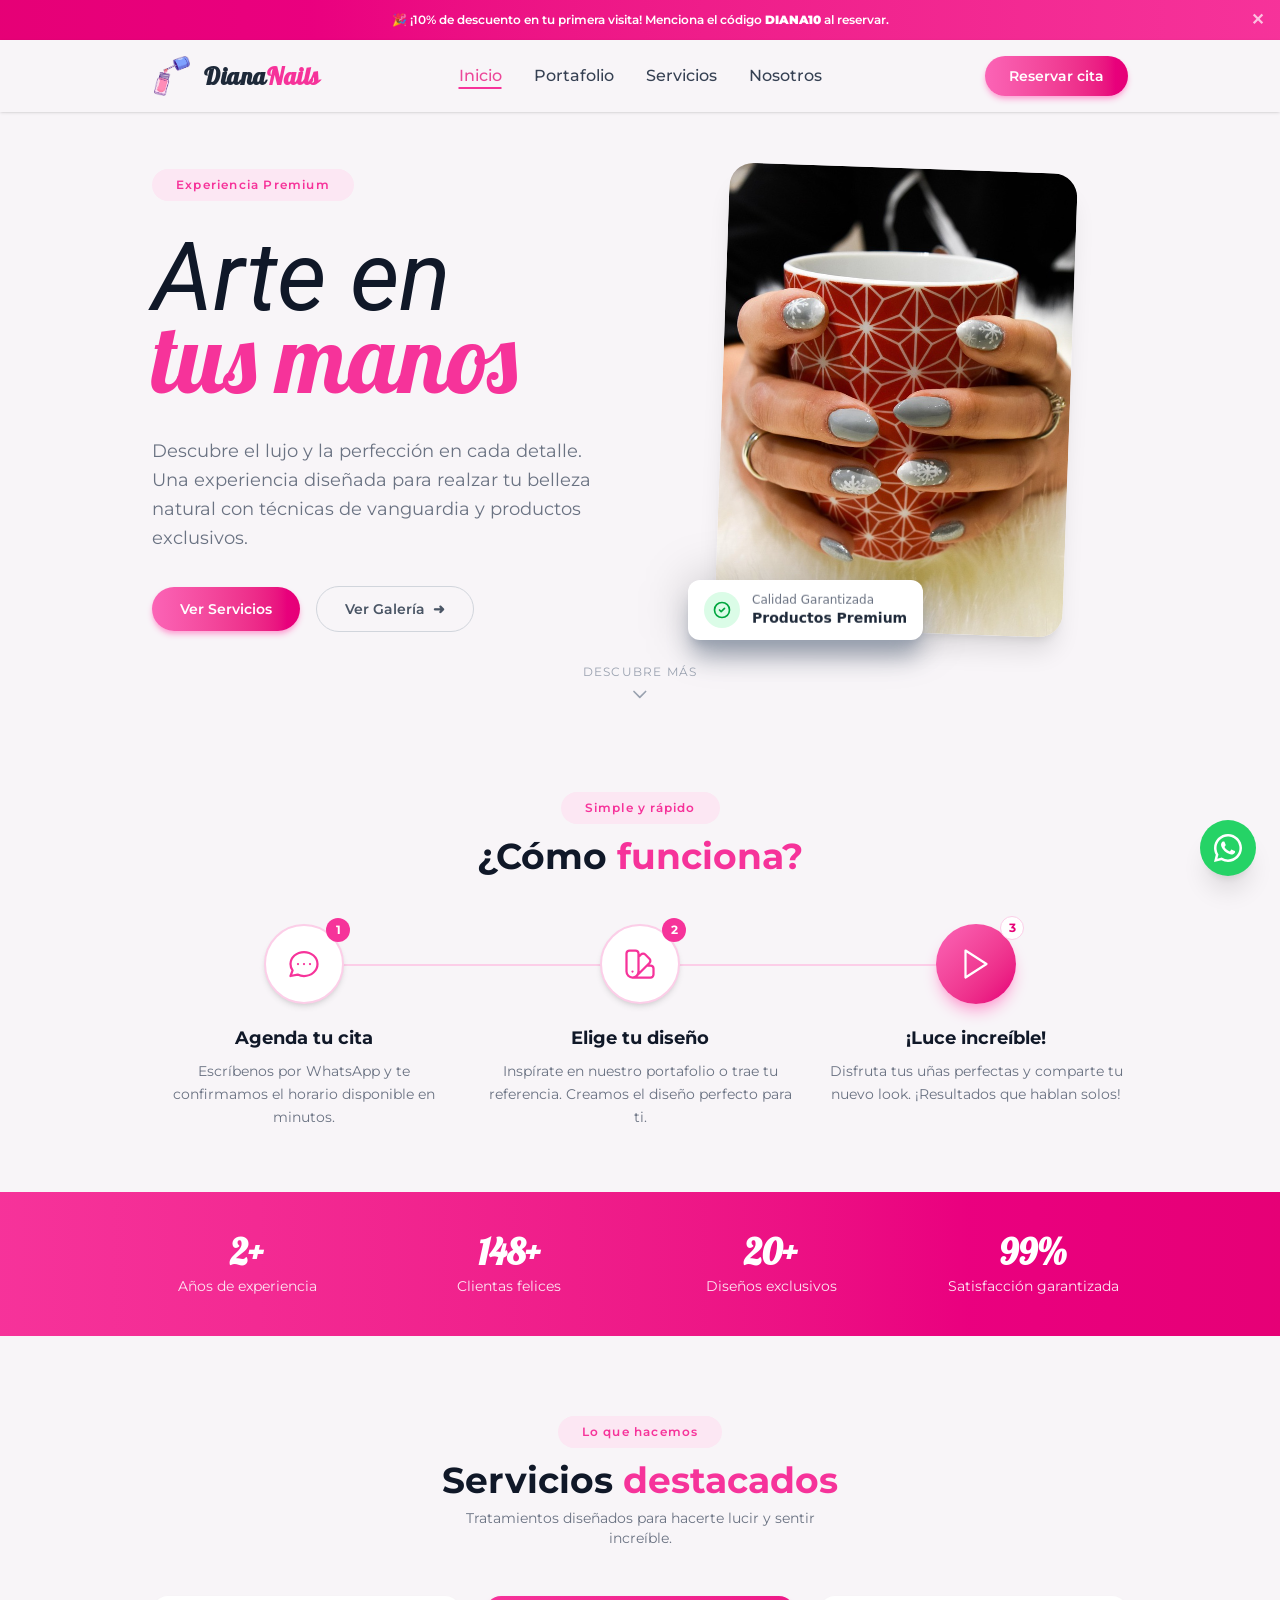
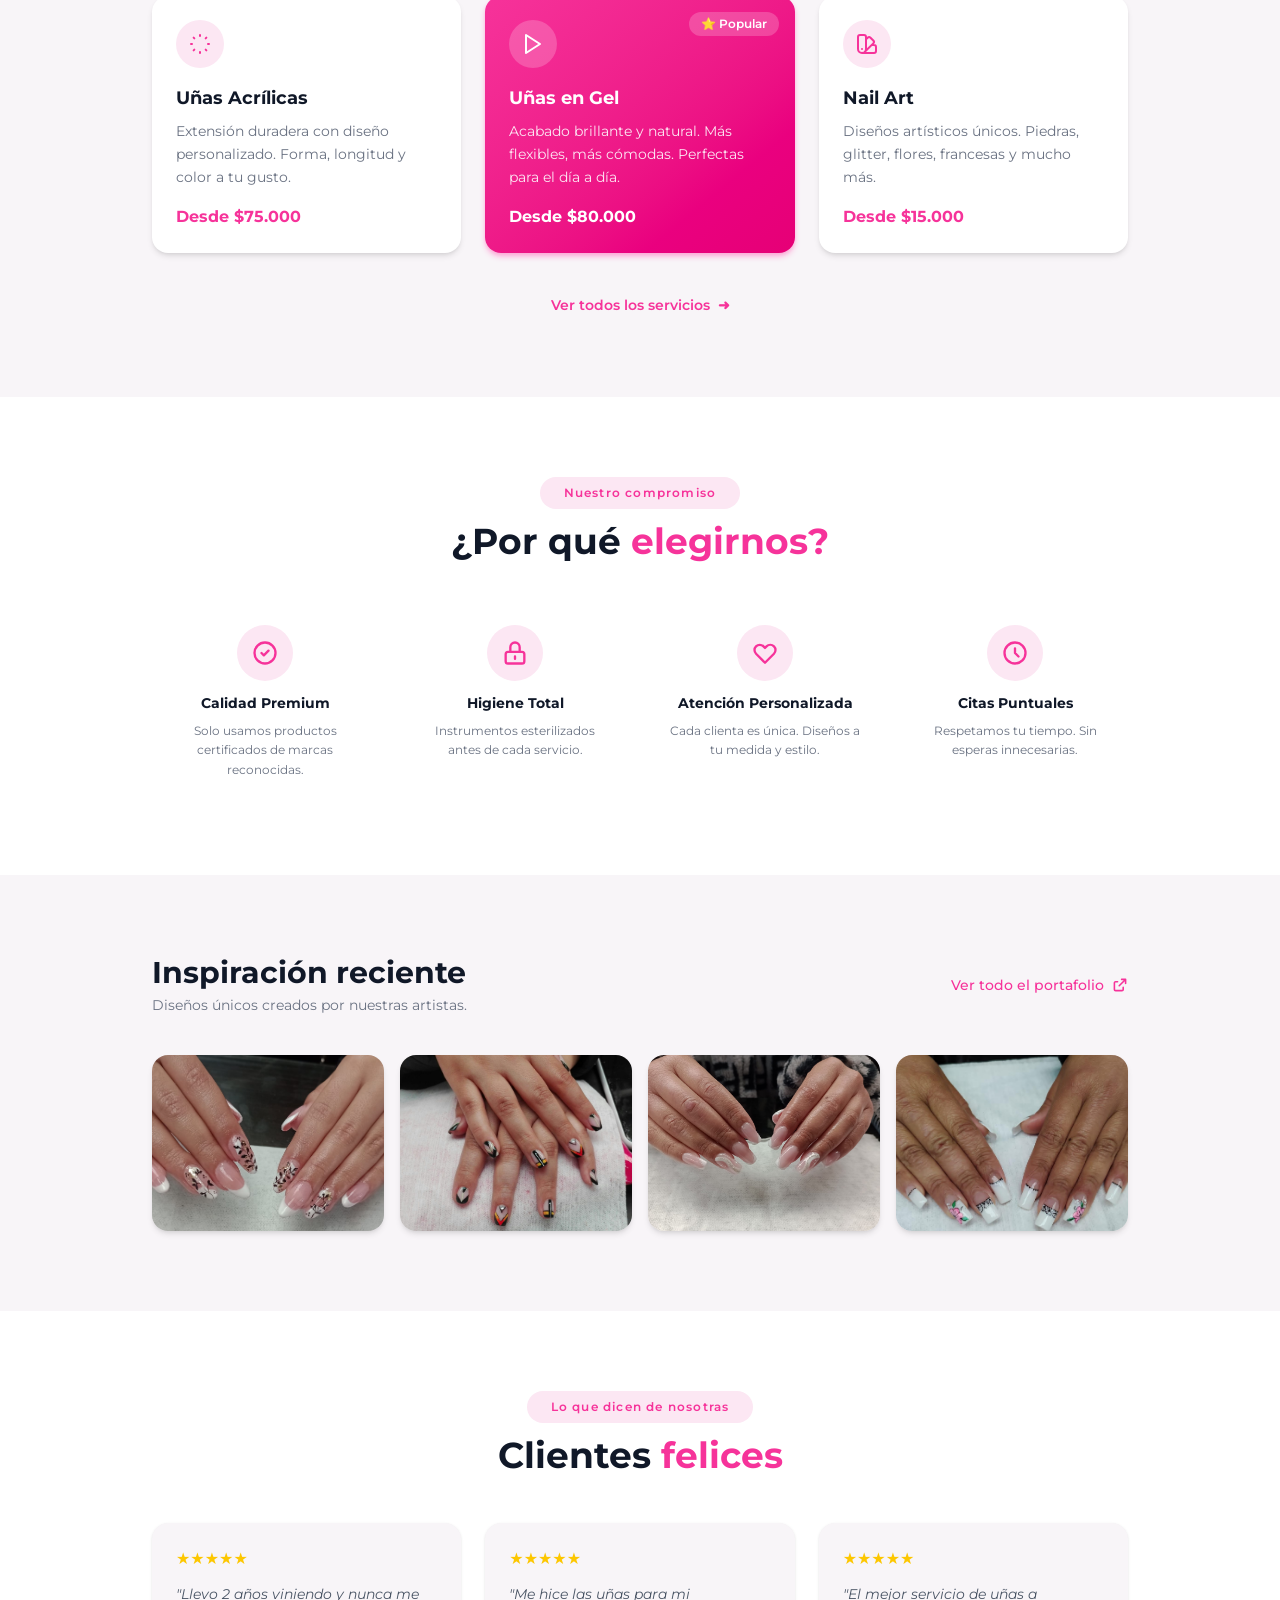
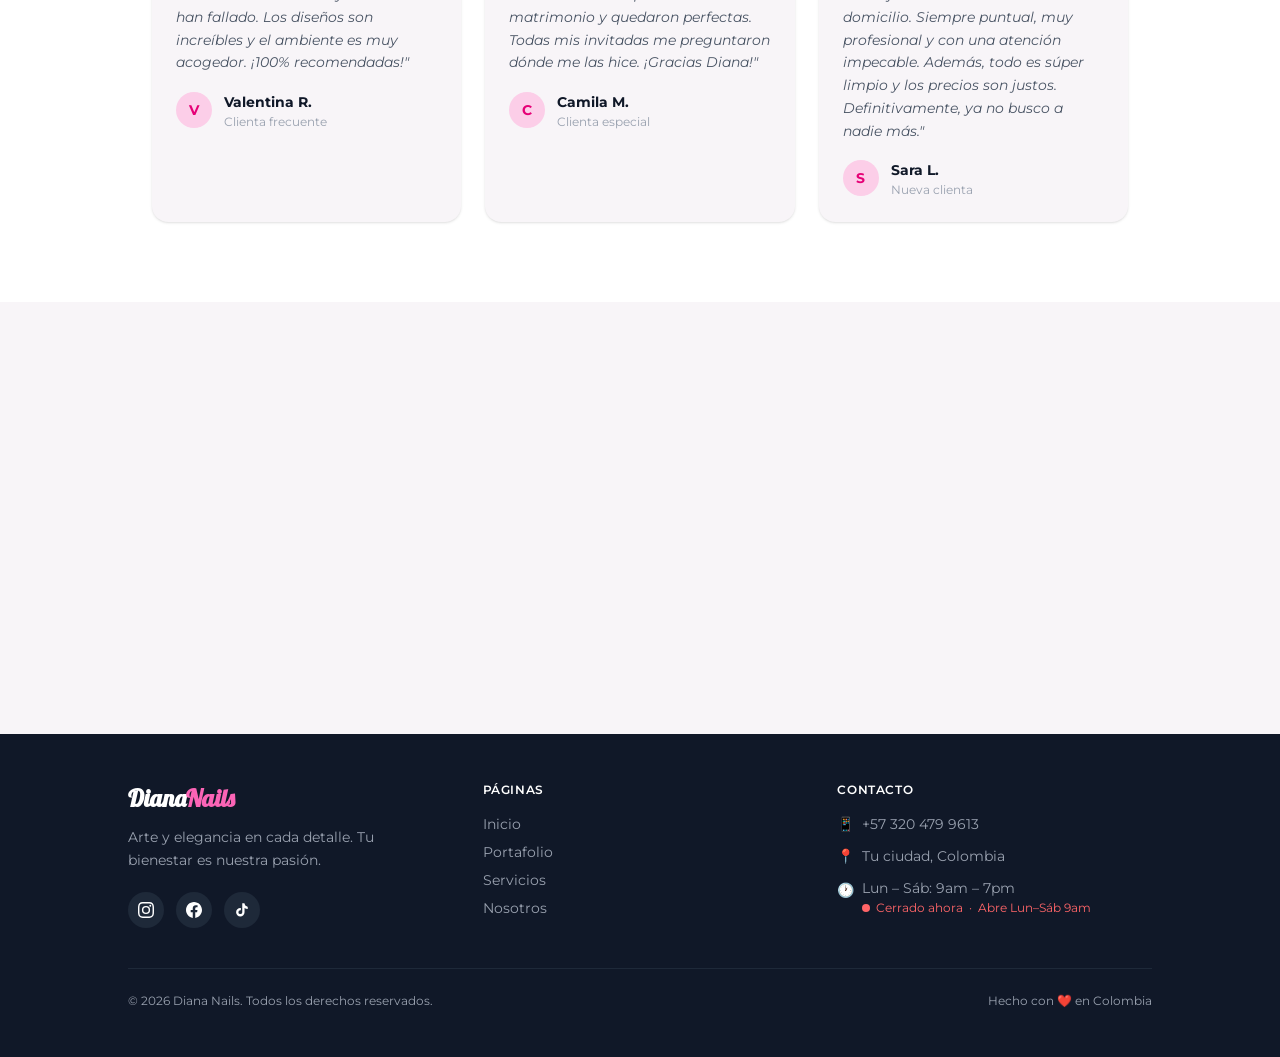
==== commit df020b11: "Ajustes adaaptando informacion real." ====
--- a/index.html
+++ b/index.html
@@ -59,7 +59,7 @@
 				"name": "Diana Nails",
 				"description": "Estudio profesional de uñas. Manicure, pedicure, uñas acrílicas, gel y nail art con productos premium.",
 				"image": "img/logo4.png",
-				"telephone": "+57-300-000-0000",
+				"telephone": "+57-320-479-7613",
 				"priceRange": "$$",
 				"address": { "@type": "PostalAddress", "addressCountry": "CO" },
 				"openingHoursSpecification": [
@@ -507,10 +507,10 @@
 					<div class="reveal">
 						<p
 							class="text-4xl font-bold font-['Lobster']"
-							data-counter="5"
+							data-counter="2"
 							data-suffix="+"
 						>
-							5+
+							2+
 						</p>
 						<p class="text-sm font-['Montserrat'] text-pink-100 mt-1">
 							Años de experiencia
@@ -519,10 +519,10 @@
 					<div class="reveal reveal-delay-1">
 						<p
 							class="text-4xl font-bold font-['Lobster']"
-							data-counter="500"
+							data-counter="150"
 							data-suffix="+"
 						>
-							500+
+							150+
 						</p>
 						<p class="text-sm font-['Montserrat'] text-pink-100 mt-1">
 							Clientas felices
@@ -615,7 +615,7 @@
 							color a tu gusto.
 						</p>
 						<p class="text-pink-500 font-bold font-['Montserrat']">
-							Desde $80.000
+							Desde $75.000
 						</p>
 					</article>
 
@@ -658,7 +658,7 @@
 							para el día a día.
 						</p>
 						<p class="text-white font-bold font-['Montserrat']">
-							Desde $70.000
+							Desde $80.000
 						</p>
 					</article>
 
@@ -913,7 +913,7 @@
 				<div class="grid grid-cols-2 md:grid-cols-4 gap-4">
 					<div class="reveal group overflow-hidden rounded-2xl shadow-md">
 						<img
-							src="img/img1.jpg"
+							src="img/foto1.jpeg"
 							alt="Diseño de uñas acrílicas - Diana Nails"
 							loading="lazy"
 							width="300"
@@ -925,7 +925,7 @@
 						class="reveal reveal-delay-1 group overflow-hidden rounded-2xl shadow-md"
 					>
 						<img
-							src="img/img1.jpg"
+							src="img/foto2.jpeg"
 							alt="Nail art floral - Diana Nails"
 							loading="lazy"
 							width="300"
@@ -937,7 +937,7 @@
 						class="reveal reveal-delay-2 group overflow-hidden rounded-2xl shadow-md"
 					>
 						<img
-							src="img/img1.jpg"
+							src="img/foto3.jpeg"
 							alt="Uñas de gel rosadas - Diana Nails"
 							loading="lazy"
 							width="300"
@@ -949,7 +949,7 @@
 						class="reveal reveal-delay-3 group overflow-hidden rounded-2xl shadow-md"
 					>
 						<img
-							src="img/img1.jpg"
+							src="img/foto4.jpeg"
 							alt="Diseño con glitter - Diana Nails"
 							loading="lazy"
 							width="300"
@@ -1062,8 +1062,8 @@
 							<p
 								class="text-gray-600 text-sm font-['Montserrat'] leading-relaxed mb-4 italic"
 							>
-								"El mejor estudio de uñas de la ciudad. Super limpio, puntual y
-								los precios son muy justos. Ya no voy a ningún otro lugar."
+								"El mejor servicio de uñas a domicilio. Siempre puntual, muy profesional y con una atención impecable.
+								Además, todo es súper limpio y los precios son justos. Definitivamente, ya no busco a nadie más."
 							</p>
 							<footer class="flex items-center gap-3">
 								<div
@@ -1125,9 +1125,8 @@
 						Escríbenos por WhatsApp y te agendamos en el horario que más te
 						convenga. ¡Es rápido y fácil!
 					</p>
-					<!-- Cambia 573000000000 por tu número real -->
 					<a
-						href="https://wa.me/573000000000?text=Hola%2C%20quiero%20reservar%20una%20cita%20en%20Diana%20Nails"
+						href="https://wa.me/573204799613?text=Hola%2C%20quiero%20reservar%20una%20cita%20en%20Diana%20Nails"
 						target="_blank"
 						rel="noopener noreferrer"
 						class="inline-flex items-center gap-3 bg-white text-pink-600 font-bold px-8 py-4 rounded-full shadow-lg hover:scale-105 transition-all duration-300 font-['Montserrat'] text-sm"
@@ -1167,7 +1166,7 @@
 						<!-- Redes sociales — reemplaza los href con tus perfiles reales -->
 						<div class="flex gap-3">
 							<a
-								href="#"
+								href="https://www.instagram.com/_dianasnails_?igsh=MTVnNGwxZmx5cmZjZQ%3D%3D"
 								target="_blank"
 								rel="noopener noreferrer"
 								aria-label="Instagram Diana Nails"
@@ -1184,7 +1183,7 @@
 								</svg>
 							</a>
 							<a
-								href="#"
+								href="https://www.facebook.com/share/1JQzcazvQY/"
 								target="_blank"
 								rel="noopener noreferrer"
 								aria-label="Facebook Diana Nails"
@@ -1201,7 +1200,7 @@
 								</svg>
 							</a>
 							<a
-								href="#"
+								href="https://vm.tiktok.com/ZS9RXuGWD4cJ4-AftIp/"
 								target="_blank"
 								rel="noopener noreferrer"
 								aria-label="TikTok Diana Nails"
@@ -1267,11 +1266,11 @@
 						<ul class="space-y-3 text-sm font-['Montserrat']">
 							<li>
 								<a
-									href="https://wa.me/573000000000"
+									href="https://wa.me/573204799613"
 									target="_blank"
 									rel="noopener noreferrer"
 									class="flex items-center gap-2 hover:text-pink-400 transition-colors duration-200"
-									><span class="text-pink-400">📱</span> +57 300 000 0000</a
+									><span class="text-pink-400">📱</span> +57 320 479 9613</a
 								>
 							</li>
 							<li class="flex items-center gap-2">
@@ -1300,9 +1299,8 @@
 		</main>
 
 		<!-- ══ Botón flotante WhatsApp ══ -->
-		<!-- Cambia 573000000000 por tu número real -->
 		<a
-			href="https://wa.me/573000000000?text=Hola%2C%20quiero%20reservar%20una%20cita%20en%20Diana%20Nails"
+			href="https://wa.me/573204799613?text=Hola%2C%20quiero%20reservar%20una%20cita%20en%20Diana%20Nails"
 			target="_blank"
 			rel="noopener noreferrer"
 			aria-label="Chatear por WhatsApp para reservar cita"
--- a/src/output.css
+++ b/src/output.css
@@ -0,0 +1,1982 @@
+/*! tailwindcss v4.2.1 | MIT License | https://tailwindcss.com */
+@layer properties;
+@layer theme, base, components, utilities;
+@layer theme {
+  :root, :host {
+    --font-sans: ui-sans-serif, system-ui, sans-serif, "Apple Color Emoji",
+      "Segoe UI Emoji", "Segoe UI Symbol", "Noto Color Emoji";
+    --font-mono: ui-monospace, SFMono-Regular, Menlo, Monaco, Consolas, "Liberation Mono",
+      "Courier New", monospace;
+    --color-red-100: oklch(93.6% 0.032 17.717);
+    --color-red-300: oklch(80.8% 0.114 19.571);
+    --color-red-400: oklch(70.4% 0.191 22.216);
+    --color-red-700: oklch(50.5% 0.213 27.518);
+    --color-yellow-400: oklch(85.2% 0.199 91.936);
+    --color-green-100: oklch(96.2% 0.044 156.743);
+    --color-green-400: oklch(79.2% 0.209 151.711);
+    --color-green-600: oklch(62.7% 0.194 149.214);
+    --color-blue-600: oklch(54.6% 0.245 262.881);
+    --color-pink-50: oklch(97.1% 0.014 343.198);
+    --color-pink-100: oklch(94.8% 0.028 342.258);
+    --color-pink-200: oklch(89.9% 0.061 343.231);
+    --color-pink-300: oklch(82.3% 0.12 346.018);
+    --color-pink-400: oklch(71.8% 0.202 349.761);
+    --color-pink-500: oklch(65.6% 0.241 354.308);
+    --color-pink-600: oklch(59.2% 0.249 0.584);
+    --color-gray-100: oklch(96.7% 0.003 264.542);
+    --color-gray-300: oklch(87.2% 0.01 258.338);
+    --color-gray-400: oklch(70.7% 0.022 261.325);
+    --color-gray-500: oklch(55.1% 0.027 264.364);
+    --color-gray-600: oklch(44.6% 0.03 256.802);
+    --color-gray-700: oklch(37.3% 0.034 259.733);
+    --color-gray-800: oklch(27.8% 0.033 256.848);
+    --color-gray-900: oklch(21% 0.034 264.665);
+    --color-black: #000;
+    --color-white: #fff;
+    --spacing: 0.25rem;
+    --container-sm: 24rem;
+    --container-md: 28rem;
+    --container-2xl: 42rem;
+    --container-5xl: 64rem;
+    --container-7xl: 80rem;
+    --text-xs: 0.75rem;
+    --text-xs--line-height: calc(1 / 0.75);
+    --text-sm: 0.875rem;
+    --text-sm--line-height: calc(1.25 / 0.875);
+    --text-base: 1rem;
+    --text-base--line-height: calc(1.5 / 1);
+    --text-lg: 1.125rem;
+    --text-lg--line-height: calc(1.75 / 1.125);
+    --text-xl: 1.25rem;
+    --text-xl--line-height: calc(1.75 / 1.25);
+    --text-2xl: 1.5rem;
+    --text-2xl--line-height: calc(2 / 1.5);
+    --text-3xl: 1.875rem;
+    --text-3xl--line-height: calc(2.25 / 1.875);
+    --text-4xl: 2.25rem;
+    --text-4xl--line-height: calc(2.5 / 2.25);
+    --text-5xl: 3rem;
+    --text-5xl--line-height: 1;
+    --text-6xl: 3.75rem;
+    --text-6xl--line-height: 1;
+    --text-8xl: 6rem;
+    --text-8xl--line-height: 1;
+    --font-weight-medium: 500;
+    --font-weight-semibold: 600;
+    --font-weight-bold: 700;
+    --tracking-wide: 0.025em;
+    --tracking-wider: 0.05em;
+    --tracking-widest: 0.1em;
+    --leading-tight: 1.25;
+    --leading-relaxed: 1.625;
+    --radius-lg: 0.5rem;
+    --radius-xl: 0.75rem;
+    --radius-2xl: 1rem;
+    --radius-3xl: 1.5rem;
+    --ease-out: cubic-bezier(0, 0, 0.2, 1);
+    --ease-in-out: cubic-bezier(0.4, 0, 0.2, 1);
+    --animate-pulse: pulse 2s cubic-bezier(0.4, 0, 0.6, 1) infinite;
+    --blur-md: 12px;
+    --blur-xl: 24px;
+    --blur-2xl: 40px;
+    --default-transition-duration: 150ms;
+    --default-transition-timing-function: cubic-bezier(0.4, 0, 0.2, 1);
+    --default-font-family: var(--font-sans);
+    --default-mono-font-family: var(--font-mono);
+  }
+}
+@layer base {
+  *, ::after, ::before, ::backdrop, ::file-selector-button {
+    box-sizing: border-box;
+    margin: 0;
+    padding: 0;
+    border: 0 solid;
+  }
+  html, :host {
+    line-height: 1.5;
+    -webkit-text-size-adjust: 100%;
+    tab-size: 4;
+    font-family: var(--default-font-family, ui-sans-serif, system-ui, sans-serif, "Apple Color Emoji", "Segoe UI Emoji", "Segoe UI Symbol", "Noto Color Emoji");
+    font-feature-settings: var(--default-font-feature-settings, normal);
+    font-variation-settings: var(--default-font-variation-settings, normal);
+    -webkit-tap-highlight-color: transparent;
+  }
+  hr {
+    height: 0;
+    color: inherit;
+    border-top-width: 1px;
+  }
+  abbr:where([title]) {
+    -webkit-text-decoration: underline dotted;
+    text-decoration: underline dotted;
+  }
+  h1, h2, h3, h4, h5, h6 {
+    font-size: inherit;
+    font-weight: inherit;
+  }
+  a {
+    color: inherit;
+    -webkit-text-decoration: inherit;
+    text-decoration: inherit;
+  }
+  b, strong {
+    font-weight: bolder;
+  }
+  code, kbd, samp, pre {
+    font-family: var(--default-mono-font-family, ui-monospace, SFMono-Regular, Menlo, Monaco, Consolas, "Liberation Mono", "Courier New", monospace);
+    font-feature-settings: var(--default-mono-font-feature-settings, normal);
+    font-variation-settings: var(--default-mono-font-variation-settings, normal);
+    font-size: 1em;
+  }
+  small {
+    font-size: 80%;
+  }
+  sub, sup {
+    font-size: 75%;
+    line-height: 0;
+    position: relative;
+    vertical-align: baseline;
+  }
+  sub {
+    bottom: -0.25em;
+  }
+  sup {
+    top: -0.5em;
+  }
+  table {
+    text-indent: 0;
+    border-color: inherit;
+    border-collapse: collapse;
+  }
+  :-moz-focusring {
+    outline: auto;
+  }
+  progress {
+    vertical-align: baseline;
+  }
+  summary {
+    display: list-item;
+  }
+  ol, ul, menu {
+    list-style: none;
+  }
+  img, svg, video, canvas, audio, iframe, embed, object {
+    display: block;
+    vertical-align: middle;
+  }
+  img, video {
+    max-width: 100%;
+    height: auto;
+  }
+  button, input, select, optgroup, textarea, ::file-selector-button {
+    font: inherit;
+    font-feature-settings: inherit;
+    font-variation-settings: inherit;
+    letter-spacing: inherit;
+    color: inherit;
+    border-radius: 0;
+    background-color: transparent;
+    opacity: 1;
+  }
+  :where(select:is([multiple], [size])) optgroup {
+    font-weight: bolder;
+  }
+  :where(select:is([multiple], [size])) optgroup option {
+    padding-inline-start: 20px;
+  }
+  ::file-selector-button {
+    margin-inline-end: 4px;
+  }
+  ::placeholder {
+    opacity: 1;
+  }
+  @supports (not (-webkit-appearance: -apple-pay-button))  or (contain-intrinsic-size: 1px) {
+    ::placeholder {
+      color: currentcolor;
+      @supports (color: color-mix(in lab, red, red)) {
+        color: color-mix(in oklab, currentcolor 50%, transparent);
+      }
+    }
+  }
+  textarea {
+    resize: vertical;
+  }
+  ::-webkit-search-decoration {
+    -webkit-appearance: none;
+  }
+  ::-webkit-date-and-time-value {
+    min-height: 1lh;
+    text-align: inherit;
+  }
+  ::-webkit-datetime-edit {
+    display: inline-flex;
+  }
+  ::-webkit-datetime-edit-fields-wrapper {
+    padding: 0;
+  }
+  ::-webkit-datetime-edit, ::-webkit-datetime-edit-year-field, ::-webkit-datetime-edit-month-field, ::-webkit-datetime-edit-day-field, ::-webkit-datetime-edit-hour-field, ::-webkit-datetime-edit-minute-field, ::-webkit-datetime-edit-second-field, ::-webkit-datetime-edit-millisecond-field, ::-webkit-datetime-edit-meridiem-field {
+    padding-block: 0;
+  }
+  ::-webkit-calendar-picker-indicator {
+    line-height: 1;
+  }
+  :-moz-ui-invalid {
+    box-shadow: none;
+  }
+  button, input:where([type="button"], [type="reset"], [type="submit"]), ::file-selector-button {
+    appearance: button;
+  }
+  ::-webkit-inner-spin-button, ::-webkit-outer-spin-button {
+    height: auto;
+  }
+  [hidden]:where(:not([hidden="until-found"])) {
+    display: none !important;
+  }
+}
+@layer utilities {
+  .pointer-events-none {
+    pointer-events: none;
+  }
+  .sr-only {
+    position: absolute;
+    width: 1px;
+    height: 1px;
+    padding: 0;
+    margin: -1px;
+    overflow: hidden;
+    clip-path: inset(50%);
+    white-space: nowrap;
+    border-width: 0;
+  }
+  .absolute {
+    position: absolute;
+  }
+  .fixed {
+    position: fixed;
+  }
+  .relative {
+    position: relative;
+  }
+  .sticky {
+    position: sticky;
+  }
+  .inset-0 {
+    inset: calc(var(--spacing) * 0);
+  }
+  .start {
+    inset-inline-start: var(--spacing);
+  }
+  .-top-2 {
+    top: calc(var(--spacing) * -2);
+  }
+  .-top-8 {
+    top: calc(var(--spacing) * -8);
+  }
+  .-top-10 {
+    top: calc(var(--spacing) * -10);
+  }
+  .top-0 {
+    top: calc(var(--spacing) * 0);
+  }
+  .top-1\/2 {
+    top: calc(1 / 2 * 100%);
+  }
+  .top-3 {
+    top: calc(var(--spacing) * 3);
+  }
+  .top-4 {
+    top: calc(var(--spacing) * 4);
+  }
+  .top-10 {
+    top: calc(var(--spacing) * 10);
+  }
+  .-right-2 {
+    right: calc(var(--spacing) * -2);
+  }
+  .-right-8 {
+    right: calc(var(--spacing) * -8);
+  }
+  .-right-10 {
+    right: calc(var(--spacing) * -10);
+  }
+  .right-3 {
+    right: calc(var(--spacing) * 3);
+  }
+  .right-4 {
+    right: calc(var(--spacing) * 4);
+  }
+  .right-6 {
+    right: calc(var(--spacing) * 6);
+  }
+  .right-\[calc\(16\.6\%\+1rem\)\] {
+    right: calc(16.6% + 1rem);
+  }
+  .-bottom-2 {
+    bottom: calc(var(--spacing) * -2);
+  }
+  .-bottom-10 {
+    bottom: calc(var(--spacing) * -10);
+  }
+  .bottom-6 {
+    bottom: calc(var(--spacing) * 6);
+  }
+  .-left-10 {
+    left: calc(var(--spacing) * -10);
+  }
+  .left-1\/2 {
+    left: calc(1 / 2 * 100%);
+  }
+  .left-6 {
+    left: calc(var(--spacing) * 6);
+  }
+  .left-\[calc\(16\.6\%\+1rem\)\] {
+    left: calc(16.6% + 1rem);
+  }
+  .z-10 {
+    z-index: 10;
+  }
+  .z-50 {
+    z-index: 50;
+  }
+  .z-\[9999\] {
+    z-index: 9999;
+  }
+  .mx-auto {
+    margin-inline: auto;
+  }
+  .mt-0\.5 {
+    margin-top: calc(var(--spacing) * 0.5);
+  }
+  .mt-1 {
+    margin-top: calc(var(--spacing) * 1);
+  }
+  .mt-2 {
+    margin-top: calc(var(--spacing) * 2);
+  }
+  .mt-4 {
+    margin-top: calc(var(--spacing) * 4);
+  }
+  .mt-8 {
+    margin-top: calc(var(--spacing) * 8);
+  }
+  .mt-10 {
+    margin-top: calc(var(--spacing) * 10);
+  }
+  .mt-16 {
+    margin-top: calc(var(--spacing) * 16);
+  }
+  .mt-20 {
+    margin-top: calc(var(--spacing) * 20);
+  }
+  .mt-auto {
+    margin-top: auto;
+  }
+  .mb-1 {
+    margin-bottom: calc(var(--spacing) * 1);
+  }
+  .mb-2 {
+    margin-bottom: calc(var(--spacing) * 2);
+  }
+  .mb-3 {
+    margin-bottom: calc(var(--spacing) * 3);
+  }
+  .mb-4 {
+    margin-bottom: calc(var(--spacing) * 4);
+  }
+  .mb-5 {
+    margin-bottom: calc(var(--spacing) * 5);
+  }
+  .mb-6 {
+    margin-bottom: calc(var(--spacing) * 6);
+  }
+  .mb-8 {
+    margin-bottom: calc(var(--spacing) * 8);
+  }
+  .mb-10 {
+    margin-bottom: calc(var(--spacing) * 10);
+  }
+  .mb-12 {
+    margin-bottom: calc(var(--spacing) * 12);
+  }
+  .mb-14 {
+    margin-bottom: calc(var(--spacing) * 14);
+  }
+  .mb-16 {
+    margin-bottom: calc(var(--spacing) * 16);
+  }
+  .mb-20 {
+    margin-bottom: calc(var(--spacing) * 20);
+  }
+  .ml-4 {
+    margin-left: calc(var(--spacing) * 4);
+  }
+  .block {
+    display: block;
+  }
+  .flex {
+    display: flex;
+  }
+  .grid {
+    display: grid;
+  }
+  .hidden {
+    display: none;
+  }
+  .inline-block {
+    display: inline-block;
+  }
+  .inline-flex {
+    display: inline-flex;
+  }
+  .h-0\.5 {
+    height: calc(var(--spacing) * 0.5);
+  }
+  .h-2 {
+    height: calc(var(--spacing) * 2);
+  }
+  .h-3\.5 {
+    height: calc(var(--spacing) * 3.5);
+  }
+  .h-4 {
+    height: calc(var(--spacing) * 4);
+  }
+  .h-5 {
+    height: calc(var(--spacing) * 5);
+  }
+  .h-6 {
+    height: calc(var(--spacing) * 6);
+  }
+  .h-7 {
+    height: calc(var(--spacing) * 7);
+  }
+  .h-8 {
+    height: calc(var(--spacing) * 8);
+  }
+  .h-9 {
+    height: calc(var(--spacing) * 9);
+  }
+  .h-10 {
+    height: calc(var(--spacing) * 10);
+  }
+  .h-12 {
+    height: calc(var(--spacing) * 12);
+  }
+  .h-14 {
+    height: calc(var(--spacing) * 14);
+  }
+  .h-20 {
+    height: calc(var(--spacing) * 20);
+  }
+  .h-32 {
+    height: calc(var(--spacing) * 32);
+  }
+  .h-40 {
+    height: calc(var(--spacing) * 40);
+  }
+  .h-44 {
+    height: calc(var(--spacing) * 44);
+  }
+  .h-52 {
+    height: calc(var(--spacing) * 52);
+  }
+  .h-80 {
+    height: calc(var(--spacing) * 80);
+  }
+  .h-auto {
+    height: auto;
+  }
+  .max-h-0 {
+    max-height: calc(var(--spacing) * 0);
+  }
+  .max-h-96 {
+    max-height: calc(var(--spacing) * 96);
+  }
+  .min-h-\[70vh\] {
+    min-height: 70vh;
+  }
+  .w-2 {
+    width: calc(var(--spacing) * 2);
+  }
+  .w-3\.5 {
+    width: calc(var(--spacing) * 3.5);
+  }
+  .w-3\/4 {
+    width: calc(3 / 4 * 100%);
+  }
+  .w-4 {
+    width: calc(var(--spacing) * 4);
+  }
+  .w-5 {
+    width: calc(var(--spacing) * 5);
+  }
+  .w-6 {
+    width: calc(var(--spacing) * 6);
+  }
+  .w-7 {
+    width: calc(var(--spacing) * 7);
+  }
+  .w-8 {
+    width: calc(var(--spacing) * 8);
+  }
+  .w-9 {
+    width: calc(var(--spacing) * 9);
+  }
+  .w-10 {
+    width: calc(var(--spacing) * 10);
+  }
+  .w-12 {
+    width: calc(var(--spacing) * 12);
+  }
+  .w-14 {
+    width: calc(var(--spacing) * 14);
+  }
+  .w-20 {
+    width: calc(var(--spacing) * 20);
+  }
+  .w-32 {
+    width: calc(var(--spacing) * 32);
+  }
+  .w-40 {
+    width: calc(var(--spacing) * 40);
+  }
+  .w-fit {
+    width: fit-content;
+  }
+  .w-full {
+    width: 100%;
+  }
+  .max-w-2xl {
+    max-width: var(--container-2xl);
+  }
+  .max-w-5xl {
+    max-width: var(--container-5xl);
+  }
+  .max-w-md {
+    max-width: var(--container-md);
+  }
+  .max-w-sm {
+    max-width: var(--container-sm);
+  }
+  .flex-shrink-0 {
+    flex-shrink: 0;
+  }
+  .-translate-x-1\/2 {
+    --tw-translate-x: calc(calc(1 / 2 * 100%) * -1);
+    translate: var(--tw-translate-x) var(--tw-translate-y);
+  }
+  .-translate-y-1\/2 {
+    --tw-translate-y: calc(calc(1 / 2 * 100%) * -1);
+    translate: var(--tw-translate-x) var(--tw-translate-y);
+  }
+  .rotate-1 {
+    rotate: 1deg;
+  }
+  .rotate-2 {
+    rotate: 2deg;
+  }
+  .transform {
+    transform: var(--tw-rotate-x,) var(--tw-rotate-y,) var(--tw-rotate-z,) var(--tw-skew-x,) var(--tw-skew-y,);
+  }
+  .animate-pulse {
+    animation: var(--animate-pulse);
+  }
+  .grid-cols-1 {
+    grid-template-columns: repeat(1, minmax(0, 1fr));
+  }
+  .grid-cols-2 {
+    grid-template-columns: repeat(2, minmax(0, 1fr));
+  }
+  .flex-col {
+    flex-direction: column;
+  }
+  .flex-wrap {
+    flex-wrap: wrap;
+  }
+  .items-center {
+    align-items: center;
+  }
+  .items-end {
+    align-items: flex-end;
+  }
+  .items-start {
+    align-items: flex-start;
+  }
+  .justify-between {
+    justify-content: space-between;
+  }
+  .justify-center {
+    justify-content: center;
+  }
+  .gap-0\.5 {
+    gap: calc(var(--spacing) * 0.5);
+  }
+  .gap-1 {
+    gap: calc(var(--spacing) * 1);
+  }
+  .gap-1\.5 {
+    gap: calc(var(--spacing) * 1.5);
+  }
+  .gap-2 {
+    gap: calc(var(--spacing) * 2);
+  }
+  .gap-3 {
+    gap: calc(var(--spacing) * 3);
+  }
+  .gap-4 {
+    gap: calc(var(--spacing) * 4);
+  }
+  .gap-6 {
+    gap: calc(var(--spacing) * 6);
+  }
+  .gap-8 {
+    gap: calc(var(--spacing) * 8);
+  }
+  .gap-10 {
+    gap: calc(var(--spacing) * 10);
+  }
+  .gap-12 {
+    gap: calc(var(--spacing) * 12);
+  }
+  .gap-\[5px\] {
+    gap: 5px;
+  }
+  .space-y-2 {
+    :where(& > :not(:last-child)) {
+      --tw-space-y-reverse: 0;
+      margin-block-start: calc(calc(var(--spacing) * 2) * var(--tw-space-y-reverse));
+      margin-block-end: calc(calc(var(--spacing) * 2) * calc(1 - var(--tw-space-y-reverse)));
+    }
+  }
+  .space-y-3 {
+    :where(& > :not(:last-child)) {
+      --tw-space-y-reverse: 0;
+      margin-block-start: calc(calc(var(--spacing) * 3) * var(--tw-space-y-reverse));
+      margin-block-end: calc(calc(var(--spacing) * 3) * calc(1 - var(--tw-space-y-reverse)));
+    }
+  }
+  .space-x-8 {
+    :where(& > :not(:last-child)) {
+      --tw-space-x-reverse: 0;
+      margin-inline-start: calc(calc(var(--spacing) * 8) * var(--tw-space-x-reverse));
+      margin-inline-end: calc(calc(var(--spacing) * 8) * calc(1 - var(--tw-space-x-reverse)));
+    }
+  }
+  .overflow-hidden {
+    overflow: hidden;
+  }
+  .rounded-2xl {
+    border-radius: var(--radius-2xl);
+  }
+  .rounded-3xl {
+    border-radius: var(--radius-3xl);
+  }
+  .rounded-full {
+    border-radius: calc(infinity * 1px);
+  }
+  .rounded-lg {
+    border-radius: var(--radius-lg);
+  }
+  .rounded-xl {
+    border-radius: var(--radius-xl);
+  }
+  .border {
+    border-style: var(--tw-border-style);
+    border-width: 1px;
+  }
+  .border-0 {
+    border-style: var(--tw-border-style);
+    border-width: 0px;
+  }
+  .border-2 {
+    border-style: var(--tw-border-style);
+    border-width: 2px;
+  }
+  .border-t {
+    border-top-style: var(--tw-border-style);
+    border-top-width: 1px;
+  }
+  .border-gray-100 {
+    border-color: var(--color-gray-100);
+  }
+  .border-gray-300 {
+    border-color: var(--color-gray-300);
+  }
+  .border-gray-800 {
+    border-color: var(--color-gray-800);
+  }
+  .border-pink-100 {
+    border-color: var(--color-pink-100);
+  }
+  .border-pink-200 {
+    border-color: var(--color-pink-200);
+  }
+  .border-pink-300 {
+    border-color: var(--color-pink-300);
+  }
+  .border-red-300 {
+    border-color: var(--color-red-300);
+  }
+  .bg-\[\#25D366\] {
+    background-color: #25D366;
+  }
+  .bg-\[\#F8F5F8\] {
+    background-color: #F8F5F8;
+  }
+  .bg-black\/20 {
+    background-color: color-mix(in srgb, #000 20%, transparent);
+    @supports (color: color-mix(in lab, red, red)) {
+      background-color: color-mix(in oklab, var(--color-black) 20%, transparent);
+    }
+  }
+  .bg-gray-100 {
+    background-color: var(--color-gray-100);
+  }
+  .bg-gray-800 {
+    background-color: var(--color-gray-800);
+  }
+  .bg-gray-900 {
+    background-color: var(--color-gray-900);
+  }
+  .bg-green-100 {
+    background-color: var(--color-green-100);
+  }
+  .bg-green-400 {
+    background-color: var(--color-green-400);
+  }
+  .bg-pink-100 {
+    background-color: var(--color-pink-100);
+  }
+  .bg-pink-200 {
+    background-color: var(--color-pink-200);
+  }
+  .bg-pink-500 {
+    background-color: var(--color-pink-500);
+  }
+  .bg-red-100 {
+    background-color: var(--color-red-100);
+  }
+  .bg-red-400 {
+    background-color: var(--color-red-400);
+  }
+  .bg-white {
+    background-color: var(--color-white);
+  }
+  .bg-white\/10 {
+    background-color: color-mix(in srgb, #fff 10%, transparent);
+    @supports (color: color-mix(in lab, red, red)) {
+      background-color: color-mix(in oklab, var(--color-white) 10%, transparent);
+    }
+  }
+  .bg-white\/20 {
+    background-color: color-mix(in srgb, #fff 20%, transparent);
+    @supports (color: color-mix(in lab, red, red)) {
+      background-color: color-mix(in oklab, var(--color-white) 20%, transparent);
+    }
+  }
+  .bg-white\/70 {
+    background-color: color-mix(in srgb, #fff 70%, transparent);
+    @supports (color: color-mix(in lab, red, red)) {
+      background-color: color-mix(in oklab, var(--color-white) 70%, transparent);
+    }
+  }
+  .bg-white\/90 {
+    background-color: color-mix(in srgb, #fff 90%, transparent);
+    @supports (color: color-mix(in lab, red, red)) {
+      background-color: color-mix(in oklab, var(--color-white) 90%, transparent);
+    }
+  }
+  .bg-gradient-to-br {
+    --tw-gradient-position: to bottom right in oklab;
+    background-image: linear-gradient(var(--tw-gradient-stops));
+  }
+  .bg-gradient-to-r {
+    --tw-gradient-position: to right in oklab;
+    background-image: linear-gradient(var(--tw-gradient-stops));
+  }
+  .bg-gradient-to-t {
+    --tw-gradient-position: to top in oklab;
+    background-image: linear-gradient(var(--tw-gradient-stops));
+  }
+  .from-black\/60 {
+    --tw-gradient-from: color-mix(in srgb, #000 60%, transparent);
+    @supports (color: color-mix(in lab, red, red)) {
+      --tw-gradient-from: color-mix(in oklab, var(--color-black) 60%, transparent);
+    }
+    --tw-gradient-stops: var(--tw-gradient-via-stops, var(--tw-gradient-position), var(--tw-gradient-from) var(--tw-gradient-from-position), var(--tw-gradient-to) var(--tw-gradient-to-position));
+  }
+  .from-pink-300 {
+    --tw-gradient-from: var(--color-pink-300);
+    --tw-gradient-stops: var(--tw-gradient-via-stops, var(--tw-gradient-position), var(--tw-gradient-from) var(--tw-gradient-from-position), var(--tw-gradient-to) var(--tw-gradient-to-position));
+  }
+  .from-pink-400 {
+    --tw-gradient-from: var(--color-pink-400);
+    --tw-gradient-stops: var(--tw-gradient-via-stops, var(--tw-gradient-position), var(--tw-gradient-from) var(--tw-gradient-from-position), var(--tw-gradient-to) var(--tw-gradient-to-position));
+  }
+  .from-pink-500 {
+    --tw-gradient-from: var(--color-pink-500);
+    --tw-gradient-stops: var(--tw-gradient-via-stops, var(--tw-gradient-position), var(--tw-gradient-from) var(--tw-gradient-from-position), var(--tw-gradient-to) var(--tw-gradient-to-position));
+  }
+  .from-pink-600 {
+    --tw-gradient-from: var(--color-pink-600);
+    --tw-gradient-stops: var(--tw-gradient-via-stops, var(--tw-gradient-position), var(--tw-gradient-from) var(--tw-gradient-from-position), var(--tw-gradient-to) var(--tw-gradient-to-position));
+  }
+  .to-pink-500 {
+    --tw-gradient-to: var(--color-pink-500);
+    --tw-gradient-stops: var(--tw-gradient-via-stops, var(--tw-gradient-position), var(--tw-gradient-from) var(--tw-gradient-from-position), var(--tw-gradient-to) var(--tw-gradient-to-position));
+  }
+  .to-pink-600 {
+    --tw-gradient-to: var(--color-pink-600);
+    --tw-gradient-stops: var(--tw-gradient-via-stops, var(--tw-gradient-position), var(--tw-gradient-from) var(--tw-gradient-from-position), var(--tw-gradient-to) var(--tw-gradient-to-position));
+  }
+  .to-transparent {
+    --tw-gradient-to: transparent;
+    --tw-gradient-stops: var(--tw-gradient-via-stops, var(--tw-gradient-position), var(--tw-gradient-from) var(--tw-gradient-from-position), var(--tw-gradient-to) var(--tw-gradient-to-position));
+  }
+  .bg-clip-text {
+    background-clip: text;
+  }
+  .object-contain {
+    object-fit: contain;
+  }
+  .object-cover {
+    object-fit: cover;
+  }
+  .object-\[40\%_70\%\] {
+    object-position: 40% 70%;
+  }
+  .p-2 {
+    padding: calc(var(--spacing) * 2);
+  }
+  .p-4 {
+    padding: calc(var(--spacing) * 4);
+  }
+  .p-6 {
+    padding: calc(var(--spacing) * 6);
+  }
+  .p-10 {
+    padding: calc(var(--spacing) * 10);
+  }
+  .px-2 {
+    padding-inline: calc(var(--spacing) * 2);
+  }
+  .px-3 {
+    padding-inline: calc(var(--spacing) * 3);
+  }
+  .px-4 {
+    padding-inline: calc(var(--spacing) * 4);
+  }
+  .px-5 {
+    padding-inline: calc(var(--spacing) * 5);
+  }
+  .px-6 {
+    padding-inline: calc(var(--spacing) * 6);
+  }
+  .px-7 {
+    padding-inline: calc(var(--spacing) * 7);
+  }
+  .px-8 {
+    padding-inline: calc(var(--spacing) * 8);
+  }
+  .py-0 {
+    padding-block: calc(var(--spacing) * 0);
+  }
+  .py-1 {
+    padding-block: calc(var(--spacing) * 1);
+  }
+  .py-2 {
+    padding-block: calc(var(--spacing) * 2);
+  }
+  .py-2\.5 {
+    padding-block: calc(var(--spacing) * 2.5);
+  }
+  .py-3 {
+    padding-block: calc(var(--spacing) * 3);
+  }
+  .py-3\.5 {
+    padding-block: calc(var(--spacing) * 3.5);
+  }
+  .py-4 {
+    padding-block: calc(var(--spacing) * 4);
+  }
+  .py-5 {
+    padding-block: calc(var(--spacing) * 5);
+  }
+  .py-8 {
+    padding-block: calc(var(--spacing) * 8);
+  }
+  .py-10 {
+    padding-block: calc(var(--spacing) * 10);
+  }
+  .py-12 {
+    padding-block: calc(var(--spacing) * 12);
+  }
+  .py-14 {
+    padding-block: calc(var(--spacing) * 14);
+  }
+  .py-16 {
+    padding-block: calc(var(--spacing) * 16);
+  }
+  .py-20 {
+    padding-block: calc(var(--spacing) * 20);
+  }
+  .pt-6 {
+    padding-top: calc(var(--spacing) * 6);
+  }
+  .pb-0 {
+    padding-bottom: calc(var(--spacing) * 0);
+  }
+  .pb-5 {
+    padding-bottom: calc(var(--spacing) * 5);
+  }
+  .text-center {
+    text-align: center;
+  }
+  .text-left {
+    text-align: left;
+  }
+  .font-\[\'Lobster\'\] {
+    font-family: 'Lobster';
+  }
+  .font-\[\'Montserrat\'\] {
+    font-family: 'Montserrat';
+  }
+  .font-\[\'Roboto\'\] {
+    font-family: 'Roboto';
+  }
+  .text-2xl {
+    font-size: var(--text-2xl);
+    line-height: var(--tw-leading, var(--text-2xl--line-height));
+  }
+  .text-3xl {
+    font-size: var(--text-3xl);
+    line-height: var(--tw-leading, var(--text-3xl--line-height));
+  }
+  .text-4xl {
+    font-size: var(--text-4xl);
+    line-height: var(--tw-leading, var(--text-4xl--line-height));
+  }
+  .text-5xl {
+    font-size: var(--text-5xl);
+    line-height: var(--tw-leading, var(--text-5xl--line-height));
+  }
+  .text-6xl {
+    font-size: var(--text-6xl);
+    line-height: var(--tw-leading, var(--text-6xl--line-height));
+  }
+  .text-base {
+    font-size: var(--text-base);
+    line-height: var(--tw-leading, var(--text-base--line-height));
+  }
+  .text-lg {
+    font-size: var(--text-lg);
+    line-height: var(--tw-leading, var(--text-lg--line-height));
+  }
+  .text-sm {
+    font-size: var(--text-sm);
+    line-height: var(--tw-leading, var(--text-sm--line-height));
+  }
+  .text-xl {
+    font-size: var(--text-xl);
+    line-height: var(--tw-leading, var(--text-xl--line-height));
+  }
+  .text-xs {
+    font-size: var(--text-xs);
+    line-height: var(--tw-leading, var(--text-xs--line-height));
+  }
+  .text-\[9rem\] {
+    font-size: 9rem;
+  }
+  .leading-none {
+    --tw-leading: 1;
+    line-height: 1;
+  }
+  .leading-relaxed {
+    --tw-leading: var(--leading-relaxed);
+    line-height: var(--leading-relaxed);
+  }
+  .leading-tight {
+    --tw-leading: var(--leading-tight);
+    line-height: var(--leading-tight);
+  }
+  .font-bold {
+    --tw-font-weight: var(--font-weight-bold);
+    font-weight: var(--font-weight-bold);
+  }
+  .font-medium {
+    --tw-font-weight: var(--font-weight-medium);
+    font-weight: var(--font-weight-medium);
+  }
+  .font-semibold {
+    --tw-font-weight: var(--font-weight-semibold);
+    font-weight: var(--font-weight-semibold);
+  }
+  .tracking-wide {
+    --tw-tracking: var(--tracking-wide);
+    letter-spacing: var(--tracking-wide);
+  }
+  .tracking-wider {
+    --tw-tracking: var(--tracking-wider);
+    letter-spacing: var(--tracking-wider);
+  }
+  .tracking-widest {
+    --tw-tracking: var(--tracking-widest);
+    letter-spacing: var(--tracking-widest);
+  }
+  .whitespace-nowrap {
+    white-space: nowrap;
+  }
+  .text-gray-300 {
+    color: var(--color-gray-300);
+  }
+  .text-gray-400 {
+    color: var(--color-gray-400);
+  }
+  .text-gray-500 {
+    color: var(--color-gray-500);
+  }
+  .text-gray-600 {
+    color: var(--color-gray-600);
+  }
+  .text-gray-700 {
+    color: var(--color-gray-700);
+  }
+  .text-gray-800 {
+    color: var(--color-gray-800);
+  }
+  .text-gray-900 {
+    color: var(--color-gray-900);
+  }
+  .text-green-400 {
+    color: var(--color-green-400);
+  }
+  .text-green-600 {
+    color: var(--color-green-600);
+  }
+  .text-pink-100 {
+    color: var(--color-pink-100);
+  }
+  .text-pink-400 {
+    color: var(--color-pink-400);
+  }
+  .text-pink-500 {
+    color: var(--color-pink-500);
+  }
+  .text-pink-600 {
+    color: var(--color-pink-600);
+  }
+  .text-red-400 {
+    color: var(--color-red-400);
+  }
+  .text-red-700 {
+    color: var(--color-red-700);
+  }
+  .text-transparent {
+    color: transparent;
+  }
+  .text-white {
+    color: var(--color-white);
+  }
+  .text-white\/70 {
+    color: color-mix(in srgb, #fff 70%, transparent);
+    @supports (color: color-mix(in lab, red, red)) {
+      color: color-mix(in oklab, var(--color-white) 70%, transparent);
+    }
+  }
+  .text-yellow-400 {
+    color: var(--color-yellow-400);
+  }
+  .uppercase {
+    text-transform: uppercase;
+  }
+  .italic {
+    font-style: italic;
+  }
+  .not-italic {
+    font-style: normal;
+  }
+  .opacity-0 {
+    opacity: 0%;
+  }
+  .opacity-40 {
+    opacity: 40%;
+  }
+  .opacity-100 {
+    opacity: 100%;
+  }
+  .shadow-lg {
+    --tw-shadow: 0 10px 15px -3px var(--tw-shadow-color, rgb(0 0 0 / 0.1)), 0 4px 6px -4px var(--tw-shadow-color, rgb(0 0 0 / 0.1));
+    box-shadow: var(--tw-inset-shadow), var(--tw-inset-ring-shadow), var(--tw-ring-offset-shadow), var(--tw-ring-shadow), var(--tw-shadow);
+  }
+  .shadow-md {
+    --tw-shadow: 0 4px 6px -1px var(--tw-shadow-color, rgb(0 0 0 / 0.1)), 0 2px 4px -2px var(--tw-shadow-color, rgb(0 0 0 / 0.1));
+    box-shadow: var(--tw-inset-shadow), var(--tw-inset-ring-shadow), var(--tw-ring-offset-shadow), var(--tw-ring-shadow), var(--tw-shadow);
+  }
+  .shadow-sm {
+    --tw-shadow: 0 1px 3px 0 var(--tw-shadow-color, rgb(0 0 0 / 0.1)), 0 1px 2px -1px var(--tw-shadow-color, rgb(0 0 0 / 0.1));
+    box-shadow: var(--tw-inset-shadow), var(--tw-inset-ring-shadow), var(--tw-ring-offset-shadow), var(--tw-ring-shadow), var(--tw-shadow);
+  }
+  .shadow-xl {
+    --tw-shadow: 0 20px 25px -5px var(--tw-shadow-color, rgb(0 0 0 / 0.1)), 0 8px 10px -6px var(--tw-shadow-color, rgb(0 0 0 / 0.1));
+    box-shadow: var(--tw-inset-shadow), var(--tw-inset-ring-shadow), var(--tw-ring-offset-shadow), var(--tw-ring-shadow), var(--tw-shadow);
+  }
+  .shadow-gray-400 {
+    --tw-shadow-color: oklch(70.7% 0.022 261.325);
+    @supports (color: color-mix(in lab, red, red)) {
+      --tw-shadow-color: color-mix(in oklab, var(--color-gray-400) var(--tw-shadow-alpha), transparent);
+    }
+  }
+  .shadow-pink-200 {
+    --tw-shadow-color: oklch(89.9% 0.061 343.231);
+    @supports (color: color-mix(in lab, red, red)) {
+      --tw-shadow-color: color-mix(in oklab, var(--color-pink-200) var(--tw-shadow-alpha), transparent);
+    }
+  }
+  .shadow-pink-300 {
+    --tw-shadow-color: oklch(82.3% 0.12 346.018);
+    @supports (color: color-mix(in lab, red, red)) {
+      --tw-shadow-color: color-mix(in oklab, var(--color-pink-300) var(--tw-shadow-alpha), transparent);
+    }
+  }
+  .blur-2xl {
+    --tw-blur: blur(var(--blur-2xl));
+    filter: var(--tw-blur,) var(--tw-brightness,) var(--tw-contrast,) var(--tw-grayscale,) var(--tw-hue-rotate,) var(--tw-invert,) var(--tw-saturate,) var(--tw-sepia,) var(--tw-drop-shadow,);
+  }
+  .blur-xl {
+    --tw-blur: blur(var(--blur-xl));
+    filter: var(--tw-blur,) var(--tw-brightness,) var(--tw-contrast,) var(--tw-grayscale,) var(--tw-hue-rotate,) var(--tw-invert,) var(--tw-saturate,) var(--tw-sepia,) var(--tw-drop-shadow,);
+  }
+  .filter {
+    filter: var(--tw-blur,) var(--tw-brightness,) var(--tw-contrast,) var(--tw-grayscale,) var(--tw-hue-rotate,) var(--tw-invert,) var(--tw-saturate,) var(--tw-sepia,) var(--tw-drop-shadow,);
+  }
+  .backdrop-blur-md {
+    --tw-backdrop-blur: blur(var(--blur-md));
+    -webkit-backdrop-filter: var(--tw-backdrop-blur,) var(--tw-backdrop-brightness,) var(--tw-backdrop-contrast,) var(--tw-backdrop-grayscale,) var(--tw-backdrop-hue-rotate,) var(--tw-backdrop-invert,) var(--tw-backdrop-opacity,) var(--tw-backdrop-saturate,) var(--tw-backdrop-sepia,);
+    backdrop-filter: var(--tw-backdrop-blur,) var(--tw-backdrop-brightness,) var(--tw-backdrop-contrast,) var(--tw-backdrop-grayscale,) var(--tw-backdrop-hue-rotate,) var(--tw-backdrop-invert,) var(--tw-backdrop-opacity,) var(--tw-backdrop-saturate,) var(--tw-backdrop-sepia,);
+  }
+  .transition {
+    transition-property: color, background-color, border-color, outline-color, text-decoration-color, fill, stroke, --tw-gradient-from, --tw-gradient-via, --tw-gradient-to, opacity, box-shadow, transform, translate, scale, rotate, filter, -webkit-backdrop-filter, backdrop-filter, display, content-visibility, overlay, pointer-events;
+    transition-timing-function: var(--tw-ease, var(--default-transition-timing-function));
+    transition-duration: var(--tw-duration, var(--default-transition-duration));
+  }
+  .transition-all {
+    transition-property: all;
+    transition-timing-function: var(--tw-ease, var(--default-transition-timing-function));
+    transition-duration: var(--tw-duration, var(--default-transition-duration));
+  }
+  .transition-colors {
+    transition-property: color, background-color, border-color, outline-color, text-decoration-color, fill, stroke, --tw-gradient-from, --tw-gradient-via, --tw-gradient-to;
+    transition-timing-function: var(--tw-ease, var(--default-transition-timing-function));
+    transition-duration: var(--tw-duration, var(--default-transition-duration));
+  }
+  .transition-opacity {
+    transition-property: opacity;
+    transition-timing-function: var(--tw-ease, var(--default-transition-timing-function));
+    transition-duration: var(--tw-duration, var(--default-transition-duration));
+  }
+  .transition-shadow {
+    transition-property: box-shadow;
+    transition-timing-function: var(--tw-ease, var(--default-transition-timing-function));
+    transition-duration: var(--tw-duration, var(--default-transition-duration));
+  }
+  .transition-transform {
+    transition-property: transform, translate, scale, rotate;
+    transition-timing-function: var(--tw-ease, var(--default-transition-timing-function));
+    transition-duration: var(--tw-duration, var(--default-transition-duration));
+  }
+  .duration-200 {
+    --tw-duration: 200ms;
+    transition-duration: 200ms;
+  }
+  .duration-300 {
+    --tw-duration: 300ms;
+    transition-duration: 300ms;
+  }
+  .duration-500 {
+    --tw-duration: 500ms;
+    transition-duration: 500ms;
+  }
+  .ease-in-out {
+    --tw-ease: var(--ease-in-out);
+    transition-timing-function: var(--ease-in-out);
+  }
+  .select-none {
+    -webkit-user-select: none;
+    user-select: none;
+  }
+  .group-hover\:translate-x-1 {
+    &:is(:where(.group):hover *) {
+      @media (hover: hover) {
+        --tw-translate-x: calc(var(--spacing) * 1);
+        translate: var(--tw-translate-x) var(--tw-translate-y);
+      }
+    }
+  }
+  .group-hover\:scale-110 {
+    &:is(:where(.group):hover *) {
+      @media (hover: hover) {
+        --tw-scale-x: 110%;
+        --tw-scale-y: 110%;
+        --tw-scale-z: 110%;
+        scale: var(--tw-scale-x) var(--tw-scale-y);
+      }
+    }
+  }
+  .group-hover\:bg-pink-200 {
+    &:is(:where(.group):hover *) {
+      @media (hover: hover) {
+        background-color: var(--color-pink-200);
+      }
+    }
+  }
+  .group-hover\:opacity-100 {
+    &:is(:where(.group):hover *) {
+      @media (hover: hover) {
+        opacity: 100%;
+      }
+    }
+  }
+  .after\:absolute {
+    &::after {
+      content: var(--tw-content);
+      position: absolute;
+    }
+  }
+  .after\:-bottom-1 {
+    &::after {
+      content: var(--tw-content);
+      bottom: calc(var(--spacing) * -1);
+    }
+  }
+  .after\:left-0 {
+    &::after {
+      content: var(--tw-content);
+      left: calc(var(--spacing) * 0);
+    }
+  }
+  .after\:h-\[2px\] {
+    &::after {
+      content: var(--tw-content);
+      height: 2px;
+    }
+  }
+  .after\:w-0 {
+    &::after {
+      content: var(--tw-content);
+      width: calc(var(--spacing) * 0);
+    }
+  }
+  .after\:bg-pink-500 {
+    &::after {
+      content: var(--tw-content);
+      background-color: var(--color-pink-500);
+    }
+  }
+  .after\:transition-all {
+    &::after {
+      content: var(--tw-content);
+      transition-property: all;
+      transition-timing-function: var(--tw-ease, var(--default-transition-timing-function));
+      transition-duration: var(--tw-duration, var(--default-transition-duration));
+    }
+  }
+  .after\:duration-500 {
+    &::after {
+      content: var(--tw-content);
+      --tw-duration: 500ms;
+      transition-duration: 500ms;
+    }
+  }
+  .after\:content-\[\'\'\] {
+    &::after {
+      --tw-content: '';
+      content: var(--tw-content);
+    }
+  }
+  .hover\:-translate-y-1 {
+    &:hover {
+      @media (hover: hover) {
+        --tw-translate-y: calc(var(--spacing) * -1);
+        translate: var(--tw-translate-x) var(--tw-translate-y);
+      }
+    }
+  }
+  .hover\:scale-105 {
+    &:hover {
+      @media (hover: hover) {
+        --tw-scale-x: 105%;
+        --tw-scale-y: 105%;
+        --tw-scale-z: 105%;
+        scale: var(--tw-scale-x) var(--tw-scale-y);
+      }
+    }
+  }
+  .hover\:scale-110 {
+    &:hover {
+      @media (hover: hover) {
+        --tw-scale-x: 110%;
+        --tw-scale-y: 110%;
+        --tw-scale-z: 110%;
+        scale: var(--tw-scale-x) var(--tw-scale-y);
+      }
+    }
+  }
+  .hover\:rotate-0 {
+    &:hover {
+      @media (hover: hover) {
+        rotate: 0deg;
+      }
+    }
+  }
+  .hover\:rotate-12 {
+    &:hover {
+      @media (hover: hover) {
+        rotate: 12deg;
+      }
+    }
+  }
+  .hover\:border-pink-400 {
+    &:hover {
+      @media (hover: hover) {
+        border-color: var(--color-pink-400);
+      }
+    }
+  }
+  .hover\:border-pink-500 {
+    &:hover {
+      @media (hover: hover) {
+        border-color: var(--color-pink-500);
+      }
+    }
+  }
+  .hover\:bg-blue-600 {
+    &:hover {
+      @media (hover: hover) {
+        background-color: var(--color-blue-600);
+      }
+    }
+  }
+  .hover\:bg-gray-600 {
+    &:hover {
+      @media (hover: hover) {
+        background-color: var(--color-gray-600);
+      }
+    }
+  }
+  .hover\:bg-pink-50 {
+    &:hover {
+      @media (hover: hover) {
+        background-color: var(--color-pink-50);
+      }
+    }
+  }
+  .hover\:bg-pink-600 {
+    &:hover {
+      @media (hover: hover) {
+        background-color: var(--color-pink-600);
+      }
+    }
+  }
+  .hover\:text-pink-400 {
+    &:hover {
+      @media (hover: hover) {
+        color: var(--color-pink-400);
+      }
+    }
+  }
+  .hover\:text-pink-500 {
+    &:hover {
+      @media (hover: hover) {
+        color: var(--color-pink-500);
+      }
+    }
+  }
+  .hover\:text-pink-600 {
+    &:hover {
+      @media (hover: hover) {
+        color: var(--color-pink-600);
+      }
+    }
+  }
+  .hover\:text-white {
+    &:hover {
+      @media (hover: hover) {
+        color: var(--color-white);
+      }
+    }
+  }
+  .hover\:shadow-lg {
+    &:hover {
+      @media (hover: hover) {
+        --tw-shadow: 0 10px 15px -3px var(--tw-shadow-color, rgb(0 0 0 / 0.1)), 0 4px 6px -4px var(--tw-shadow-color, rgb(0 0 0 / 0.1));
+        box-shadow: var(--tw-inset-shadow), var(--tw-inset-ring-shadow), var(--tw-ring-offset-shadow), var(--tw-ring-shadow), var(--tw-shadow);
+      }
+    }
+  }
+  .hover\:shadow-md {
+    &:hover {
+      @media (hover: hover) {
+        --tw-shadow: 0 4px 6px -1px var(--tw-shadow-color, rgb(0 0 0 / 0.1)), 0 2px 4px -2px var(--tw-shadow-color, rgb(0 0 0 / 0.1));
+        box-shadow: var(--tw-inset-shadow), var(--tw-inset-ring-shadow), var(--tw-ring-offset-shadow), var(--tw-ring-shadow), var(--tw-shadow);
+      }
+    }
+  }
+  .hover\:shadow-xl {
+    &:hover {
+      @media (hover: hover) {
+        --tw-shadow: 0 20px 25px -5px var(--tw-shadow-color, rgb(0 0 0 / 0.1)), 0 8px 10px -6px var(--tw-shadow-color, rgb(0 0 0 / 0.1));
+        box-shadow: var(--tw-inset-shadow), var(--tw-inset-ring-shadow), var(--tw-ring-offset-shadow), var(--tw-ring-shadow), var(--tw-shadow);
+      }
+    }
+  }
+  .hover\:shadow-pink-400 {
+    &:hover {
+      @media (hover: hover) {
+        --tw-shadow-color: oklch(71.8% 0.202 349.761);
+        @supports (color: color-mix(in lab, red, red)) {
+          --tw-shadow-color: color-mix(in oklab, var(--color-pink-400) var(--tw-shadow-alpha), transparent);
+        }
+      }
+    }
+  }
+  .hover\:after\:w-full {
+    &:hover {
+      @media (hover: hover) {
+        &::after {
+          content: var(--tw-content);
+          width: 100%;
+        }
+      }
+    }
+  }
+  .focus\:not-sr-only {
+    &:focus {
+      position: static;
+      width: auto;
+      height: auto;
+      padding: 0;
+      margin: 0;
+      overflow: visible;
+      clip-path: none;
+      white-space: normal;
+    }
+  }
+  .focus\:absolute {
+    &:focus {
+      position: absolute;
+    }
+  }
+  .focus\:top-2 {
+    &:focus {
+      top: calc(var(--spacing) * 2);
+    }
+  }
+  .focus\:left-2 {
+    &:focus {
+      left: calc(var(--spacing) * 2);
+    }
+  }
+  .sm\:flex-row {
+    @media (width >= 40rem) {
+      flex-direction: row;
+    }
+  }
+  .sm\:items-center {
+    @media (width >= 40rem) {
+      align-items: center;
+    }
+  }
+  .md\:block {
+    @media (width >= 48rem) {
+      display: block;
+    }
+  }
+  .md\:grid-cols-2 {
+    @media (width >= 48rem) {
+      grid-template-columns: repeat(2, minmax(0, 1fr));
+    }
+  }
+  .md\:grid-cols-3 {
+    @media (width >= 48rem) {
+      grid-template-columns: repeat(3, minmax(0, 1fr));
+    }
+  }
+  .md\:grid-cols-4 {
+    @media (width >= 48rem) {
+      grid-template-columns: repeat(4, minmax(0, 1fr));
+    }
+  }
+  .md\:flex-row {
+    @media (width >= 48rem) {
+      flex-direction: row;
+    }
+  }
+  .lg\:-mt-10 {
+    @media (width >= 64rem) {
+      margin-top: calc(var(--spacing) * -10);
+    }
+  }
+  .lg\:mt-0 {
+    @media (width >= 64rem) {
+      margin-top: calc(var(--spacing) * 0);
+    }
+  }
+  .lg\:block {
+    @media (width >= 64rem) {
+      display: block;
+    }
+  }
+  .lg\:flex {
+    @media (width >= 64rem) {
+      display: flex;
+    }
+  }
+  .lg\:hidden {
+    @media (width >= 64rem) {
+      display: none;
+    }
+  }
+  .lg\:inline-flex {
+    @media (width >= 64rem) {
+      display: inline-flex;
+    }
+  }
+  .lg\:h-\[29rem\] {
+    @media (width >= 64rem) {
+      height: 29rem;
+    }
+  }
+  .lg\:w-1\/2 {
+    @media (width >= 64rem) {
+      width: calc(1 / 2 * 100%);
+    }
+  }
+  .lg\:w-4\/5 {
+    @media (width >= 64rem) {
+      width: calc(4 / 5 * 100%);
+    }
+  }
+  .lg\:grid-cols-3 {
+    @media (width >= 64rem) {
+      grid-template-columns: repeat(3, minmax(0, 1fr));
+    }
+  }
+  .lg\:grid-cols-4 {
+    @media (width >= 64rem) {
+      grid-template-columns: repeat(4, minmax(0, 1fr));
+    }
+  }
+  .lg\:flex-row {
+    @media (width >= 64rem) {
+      flex-direction: row;
+    }
+  }
+  .lg\:text-4xl {
+    @media (width >= 64rem) {
+      font-size: var(--text-4xl);
+      line-height: var(--tw-leading, var(--text-4xl--line-height));
+    }
+  }
+  .lg\:text-6xl {
+    @media (width >= 64rem) {
+      font-size: var(--text-6xl);
+      line-height: var(--tw-leading, var(--text-6xl--line-height));
+    }
+  }
+  .lg\:text-8xl {
+    @media (width >= 64rem) {
+      font-size: var(--text-8xl);
+      line-height: var(--tw-leading, var(--text-8xl--line-height));
+    }
+  }
+  .lg\:text-lg {
+    @media (width >= 64rem) {
+      font-size: var(--text-lg);
+      line-height: var(--tw-leading, var(--text-lg--line-height));
+    }
+  }
+}
+@keyframes cleanFloat {
+  0% {
+    transform: translateY(0px) translateZ(0);
+    animation-timing-function: ease-in;
+  }
+  50% {
+    transform: translateY(20px) translateZ(0);
+    animation-timing-function: ease-out;
+  }
+  100% {
+    transform: translateY(0px) translateZ(0);
+  }
+}
+@keyframes shadowSoft {
+  0%, 100% {
+    opacity: 0.15;
+    transform: scale(0.9) translateZ(0);
+  }
+  50% {
+    opacity: 0.45;
+    transform: scale(1.15) translateZ(0);
+  }
+}
+@property --tw-translate-x {
+  syntax: "*";
+  inherits: false;
+  initial-value: 0;
+}
+@property --tw-translate-y {
+  syntax: "*";
+  inherits: false;
+  initial-value: 0;
+}
+@property --tw-translate-z {
+  syntax: "*";
+  inherits: false;
+  initial-value: 0;
+}
+@property --tw-rotate-x {
+  syntax: "*";
+  inherits: false;
+}
+@property --tw-rotate-y {
+  syntax: "*";
+  inherits: false;
+}
+@property --tw-rotate-z {
+  syntax: "*";
+  inherits: false;
+}
+@property --tw-skew-x {
+  syntax: "*";
+  inherits: false;
+}
+@property --tw-skew-y {
+  syntax: "*";
+  inherits: false;
+}
+@property --tw-space-y-reverse {
+  syntax: "*";
+  inherits: false;
+  initial-value: 0;
+}
+@property --tw-space-x-reverse {
+  syntax: "*";
+  inherits: false;
+  initial-value: 0;
+}
+@property --tw-border-style {
+  syntax: "*";
+  inherits: false;
+  initial-value: solid;
+}
+@property --tw-gradient-position {
+  syntax: "*";
+  inherits: false;
+}
+@property --tw-gradient-from {
+  syntax: "<color>";
+  inherits: false;
+  initial-value: #0000;
+}
+@property --tw-gradient-via {
+  syntax: "<color>";
+  inherits: false;
+  initial-value: #0000;
+}
+@property --tw-gradient-to {
+  syntax: "<color>";
+  inherits: false;
+  initial-value: #0000;
+}
+@property --tw-gradient-stops {
+  syntax: "*";
+  inherits: false;
+}
+@property --tw-gradient-via-stops {
+  syntax: "*";
+  inherits: false;
+}
+@property --tw-gradient-from-position {
+  syntax: "<length-percentage>";
+  inherits: false;
+  initial-value: 0%;
+}
+@property --tw-gradient-via-position {
+  syntax: "<length-percentage>";
+  inherits: false;
+  initial-value: 50%;
+}
+@property --tw-gradient-to-position {
+  syntax: "<length-percentage>";
+  inherits: false;
+  initial-value: 100%;
+}
+@property --tw-leading {
+  syntax: "*";
+  inherits: false;
+}
+@property --tw-font-weight {
+  syntax: "*";
+  inherits: false;
+}
+@property --tw-tracking {
+  syntax: "*";
+  inherits: false;
+}
+@property --tw-shadow {
+  syntax: "*";
+  inherits: false;
+  initial-value: 0 0 #0000;
+}
+@property --tw-shadow-color {
+  syntax: "*";
+  inherits: false;
+}
+@property --tw-shadow-alpha {
+  syntax: "<percentage>";
+  inherits: false;
+  initial-value: 100%;
+}
+@property --tw-inset-shadow {
+  syntax: "*";
+  inherits: false;
+  initial-value: 0 0 #0000;
+}
+@property --tw-inset-shadow-color {
+  syntax: "*";
+  inherits: false;
+}
+@property --tw-inset-shadow-alpha {
+  syntax: "<percentage>";
+  inherits: false;
+  initial-value: 100%;
+}
+@property --tw-ring-color {
+  syntax: "*";
+  inherits: false;
+}
+@property --tw-ring-shadow {
+  syntax: "*";
+  inherits: false;
+  initial-value: 0 0 #0000;
+}
+@property --tw-inset-ring-color {
+  syntax: "*";
+  inherits: false;
+}
+@property --tw-inset-ring-shadow {
+  syntax: "*";
+  inherits: false;
+  initial-value: 0 0 #0000;
+}
+@property --tw-ring-inset {
+  syntax: "*";
+  inherits: false;
+}
+@property --tw-ring-offset-width {
+  syntax: "<length>";
+  inherits: false;
+  initial-value: 0px;
+}
+@property --tw-ring-offset-color {
+  syntax: "*";
+  inherits: false;
+  initial-value: #fff;
+}
+@property --tw-ring-offset-shadow {
+  syntax: "*";
+  inherits: false;
+  initial-value: 0 0 #0000;
+}
+@property --tw-blur {
+  syntax: "*";
+  inherits: false;
+}
+@property --tw-brightness {
+  syntax: "*";
+  inherits: false;
+}
+@property --tw-contrast {
+  syntax: "*";
+  inherits: false;
+}
+@property --tw-grayscale {
+  syntax: "*";
+  inherits: false;
+}
+@property --tw-hue-rotate {
+  syntax: "*";
+  inherits: false;
+}
+@property --tw-invert {
+  syntax: "*";
+  inherits: false;
+}
+@property --tw-opacity {
+  syntax: "*";
+  inherits: false;
+}
+@property --tw-saturate {
+  syntax: "*";
+  inherits: false;
+}
+@property --tw-sepia {
+  syntax: "*";
+  inherits: false;
+}
+@property --tw-drop-shadow {
+  syntax: "*";
+  inherits: false;
+}
+@property --tw-drop-shadow-color {
+  syntax: "*";
+  inherits: false;
+}
+@property --tw-drop-shadow-alpha {
+  syntax: "<percentage>";
+  inherits: false;
+  initial-value: 100%;
+}
+@property --tw-drop-shadow-size {
+  syntax: "*";
+  inherits: false;
+}
+@property --tw-backdrop-blur {
+  syntax: "*";
+  inherits: false;
+}
+@property --tw-backdrop-brightness {
+  syntax: "*";
+  inherits: false;
+}
+@property --tw-backdrop-contrast {
+  syntax: "*";
+  inherits: false;
+}
+@property --tw-backdrop-grayscale {
+  syntax: "*";
+  inherits: false;
+}
+@property --tw-backdrop-hue-rotate {
+  syntax: "*";
+  inherits: false;
+}
+@property --tw-backdrop-invert {
+  syntax: "*";
+  inherits: false;
+}
+@property --tw-backdrop-opacity {
+  syntax: "*";
+  inherits: false;
+}
+@property --tw-backdrop-saturate {
+  syntax: "*";
+  inherits: false;
+}
+@property --tw-backdrop-sepia {
+  syntax: "*";
+  inherits: false;
+}
+@property --tw-duration {
+  syntax: "*";
+  inherits: false;
+}
+@property --tw-ease {
+  syntax: "*";
+  inherits: false;
+}
+@property --tw-scale-x {
+  syntax: "*";
+  inherits: false;
+  initial-value: 1;
+}
+@property --tw-scale-y {
+  syntax: "*";
+  inherits: false;
+  initial-value: 1;
+}
+@property --tw-scale-z {
+  syntax: "*";
+  inherits: false;
+  initial-value: 1;
+}
+@property --tw-content {
+  syntax: "*";
+  initial-value: "";
+  inherits: false;
+}
+@keyframes pulse {
+  50% {
+    opacity: 0.5;
+  }
+}
+@layer properties {
+  @supports ((-webkit-hyphens: none) and (not (margin-trim: inline))) or ((-moz-orient: inline) and (not (color:rgb(from red r g b)))) {
+    *, ::before, ::after, ::backdrop {
+      --tw-translate-x: 0;
+      --tw-translate-y: 0;
+      --tw-translate-z: 0;
+      --tw-rotate-x: initial;
+      --tw-rotate-y: initial;
+      --tw-rotate-z: initial;
+      --tw-skew-x: initial;
+      --tw-skew-y: initial;
+      --tw-space-y-reverse: 0;
+      --tw-space-x-reverse: 0;
+      --tw-border-style: solid;
+      --tw-gradient-position: initial;
+      --tw-gradient-from: #0000;
+      --tw-gradient-via: #0000;
+      --tw-gradient-to: #0000;
+      --tw-gradient-stops: initial;
+      --tw-gradient-via-stops: initial;
+      --tw-gradient-from-position: 0%;
+      --tw-gradient-via-position: 50%;
+      --tw-gradient-to-position: 100%;
+      --tw-leading: initial;
+      --tw-font-weight: initial;
+      --tw-tracking: initial;
+      --tw-shadow: 0 0 #0000;
+      --tw-shadow-color: initial;
+      --tw-shadow-alpha: 100%;
+      --tw-inset-shadow: 0 0 #0000;
+      --tw-inset-shadow-color: initial;
+      --tw-inset-shadow-alpha: 100%;
+      --tw-ring-color: initial;
+      --tw-ring-shadow: 0 0 #0000;
+      --tw-inset-ring-color: initial;
+      --tw-inset-ring-shadow: 0 0 #0000;
+      --tw-ring-inset: initial;
+      --tw-ring-offset-width: 0px;
+      --tw-ring-offset-color: #fff;
+      --tw-ring-offset-shadow: 0 0 #0000;
+      --tw-blur: initial;
+      --tw-brightness: initial;
+      --tw-contrast: initial;
+      --tw-grayscale: initial;
+      --tw-hue-rotate: initial;
+      --tw-invert: initial;
+      --tw-opacity: initial;
+      --tw-saturate: initial;
+      --tw-sepia: initial;
+      --tw-drop-shadow: initial;
+      --tw-drop-shadow-color: initial;
+      --tw-drop-shadow-alpha: 100%;
+      --tw-drop-shadow-size: initial;
+      --tw-backdrop-blur: initial;
+      --tw-backdrop-brightness: initial;
+      --tw-backdrop-contrast: initial;
+      --tw-backdrop-grayscale: initial;
+      --tw-backdrop-hue-rotate: initial;
+      --tw-backdrop-invert: initial;
+      --tw-backdrop-opacity: initial;
+      --tw-backdrop-saturate: initial;
+      --tw-backdrop-sepia: initial;
+      --tw-duration: initial;
+      --tw-ease: initial;
+      --tw-scale-x: 1;
+      --tw-scale-y: 1;
+      --tw-scale-z: 1;
+      --tw-content: "";
+    }
+  }
+}
